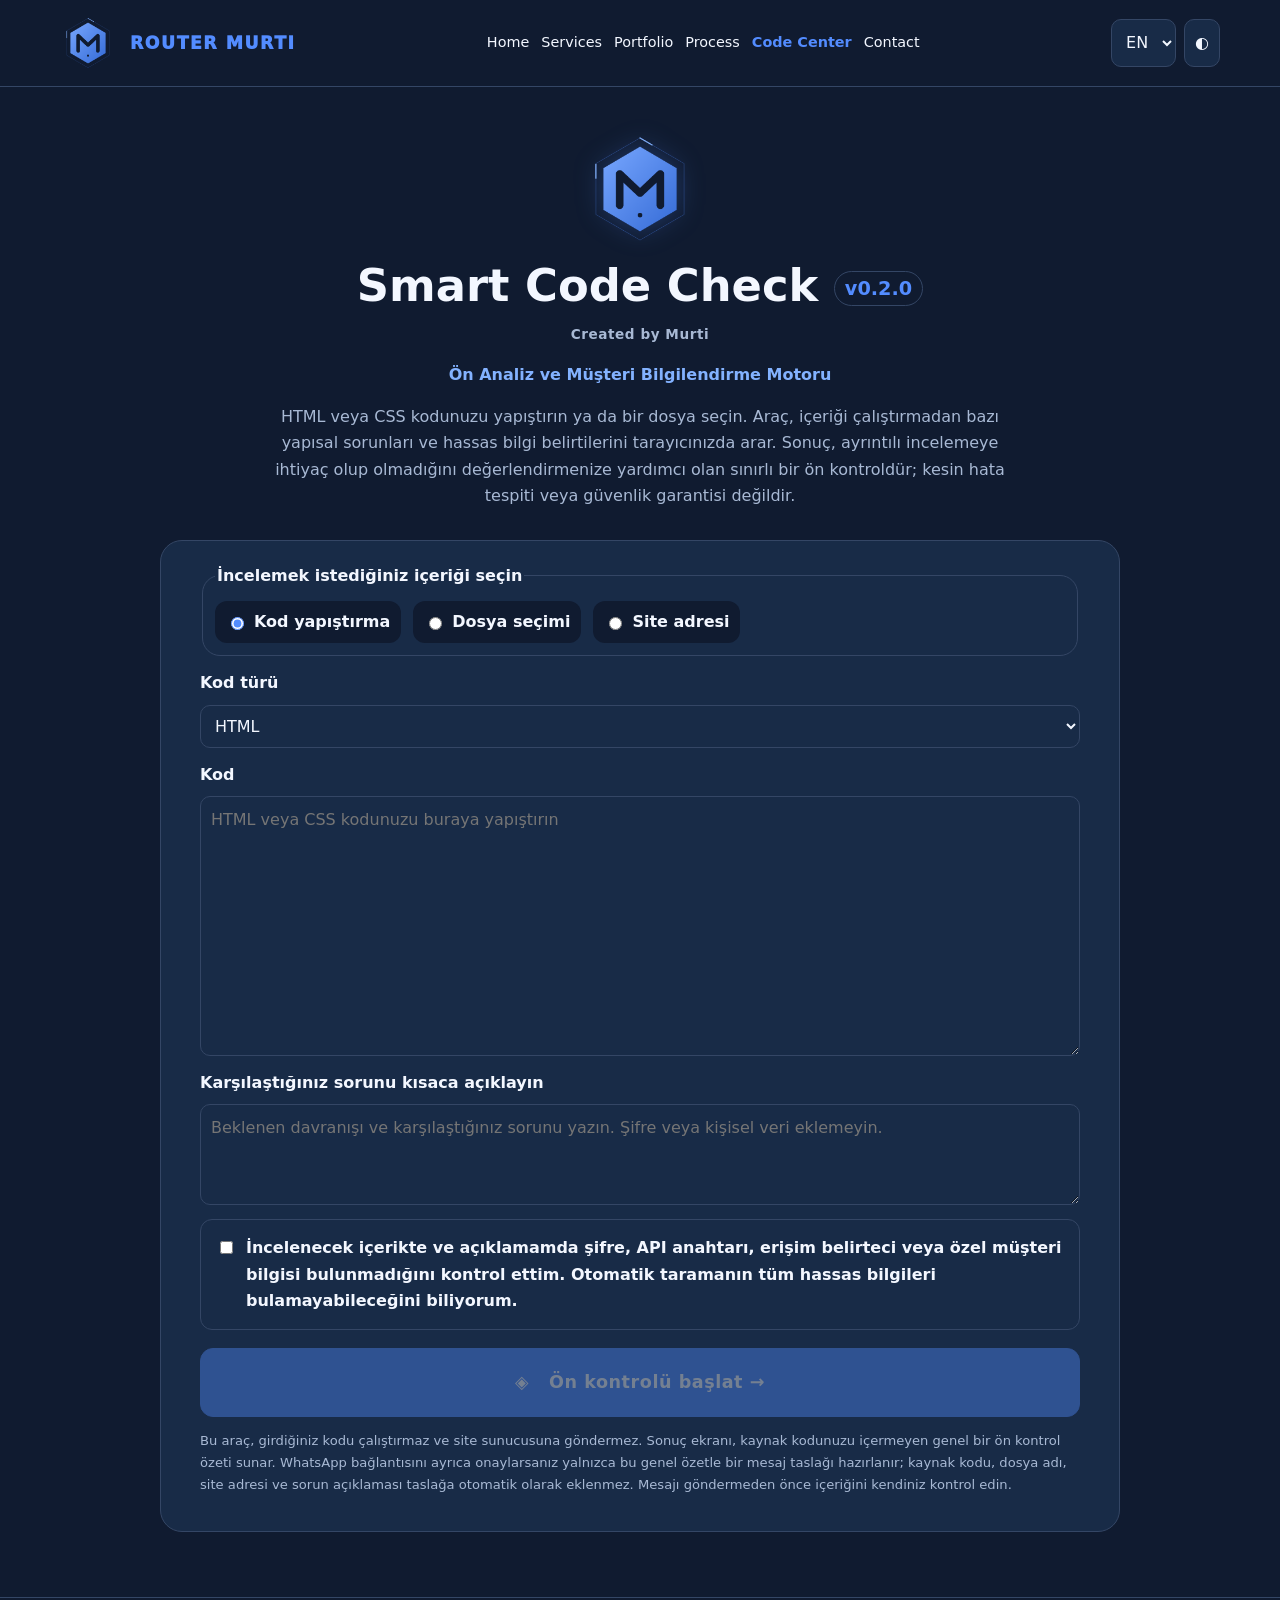
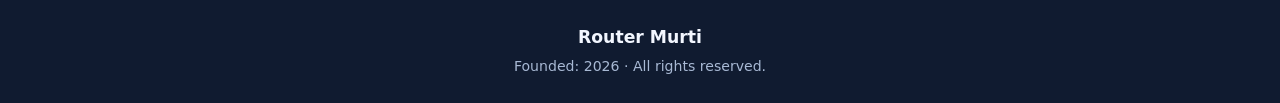
==== code-center.html @ 8349edbf "Use provided logo, update slogan and attribution, fix hero stats and duplicate CTAs" ====
<!doctype html>
<html lang="tr">
<head>
  <meta charset="utf-8">
  <meta name="viewport" content="width=device-width, initial-scale=1">
  <meta name="description" content="Smart Code Check: HTML ve CSS için tarayıcı içinde sınırlı statik ön kontrol. Kod çalıştırılmaz; sonuçlar kesin hata veya güvenlik garantisi değildir.">
  <title>Router Murti | Kod merkezi</title>
  <link rel="icon" type="image/png" href="assets/router-murti-logo.png">
  <meta name="theme-color" content="#101B30">
  <meta http-equiv="Content-Security-Policy" content="default-src 'self'; script-src 'self'; style-src 'self'; img-src 'self' data:; font-src 'self'; connect-src 'none'; object-src 'none'; base-uri 'none'; form-action 'self'">
  <link rel="stylesheet" href="assets/style.css?v=brand-ui-20261017">
</head>
<body>
  <header>
    <div class="wrap nav">
      <a class="brand" href="index.html" aria-label="Router Murti ana sayfası">
        <img src="assets/router-murti-logo.png" alt="" width="56" height="56">
        <span class="brand-name">ROUTER <span>MURTI</span></span>
      </a>
      <nav aria-label="Ana menü">
        <a href="index.html" data-i18n="Ana Sayfa">Ana sayfa</a>
        <a href="services.html" data-i18n="Hizmetler">Hizmetler</a>
        <a href="portfolio.html" data-i18n="Portföy">Portföy</a>
        <a href="process.html" data-i18n="Süreç">Süreç</a>
        <a href="code-center.html" aria-current="page" data-i18n="Kod Merkezi">Kod merkezi</a>
        <a href="contact.html" data-i18n="İletişim">İletişim</a>
      </nav>
      <div class="tools">
        <select id="lang" aria-label="Dil seçimi">
          <option value="tr">TR</option><option value="en">EN</option><option value="de">DE</option><option value="es">ES</option>
        </select>
        <button id="theme" type="button" aria-label="Açık veya koyu tema seçimi">◐</button>
      </div>
    </div>
  </header>

  <main class="wrap">
    <section class="rm-check-hero">
      <img class="rm-check-logo" src="assets/router-murti-logo.png" alt="Router Murti" width="116" height="116">
      <h1>Smart Code Check <span class="rm-version">v0.2.0</span></h1>
      <p class="rm-created-by">Created by Murti</p>
      <p class="rm-check-sub">Ön Analiz ve Müşteri Bilgilendirme Motoru</p>
      <p class="muted">HTML veya CSS kodunuzu yapıştırın ya da bir dosya seçin. Araç, içeriği çalıştırmadan bazı yapısal sorunları ve hassas bilgi belirtilerini tarayıcınızda arar. Sonuç, ayrıntılı incelemeye ihtiyaç olup olmadığını değerlendirmenize yardımcı olan sınırlı bir ön kontroldür; kesin hata tespiti veya güvenlik garantisi değildir.</p>
    </section>

    <section class="card rm-check-panel">
      <form id="rmAnalysisForm">
        <fieldset class="rm-tabs">
          <legend>İncelemek istediğiniz içeriği seçin</legend>
          <label><input type="radio" name="sourceType" value="code" checked> Kod yapıştırma</label>
          <label><input type="radio" name="sourceType" value="file"> Dosya seçimi</label>
          <label><input type="radio" name="sourceType" value="url"> Site adresi</label>
        </fieldset>

        <div id="rmCodePane">
          <label for="rmCodeType">Kod türü</label>
          <select id="rmCodeType"><option value="html">HTML</option><option value="css">CSS</option></select>
          <label for="rmCode">Kod</label>
          <textarea id="rmCode" maxlength="100000" rows="9" spellcheck="false" autocomplete="off" placeholder="HTML veya CSS kodunuzu buraya yapıştırın"></textarea>
        </div>

        <div id="rmFilePane" hidden>
          <label for="rmFile">HTML veya CSS dosyası (en fazla 100 KB)</label>
          <input type="file" id="rmFile" accept=".html,.htm,.css,text/html,text/css">
          <p class="muted">En fazla 100 KB boyutunda, .html, .htm veya .css uzantılı bir dosya seçebilirsiniz. Dosya, bu tarayıcı içinde metin olarak okunur; içindeki kod çalıştırılmaz ve herhangi bir sunucuya gönderilmez.</p>
        </div>

        <div id="rmUrlPane" hidden>
          <label for="rmUrl">Site adresi</label>
          <input id="rmUrl" type="url" maxlength="2048" autocomplete="url" placeholder="https://ornek.com">
          <p class="muted">Site adresi üzerinden otomatik tarama bu sürümde etkin değildir. Girilen adresin biçimi ve hassas bilgi içerme ihtimali yalnızca tarayıcı içinde kontrol edilir. Siteye bağlanılmaz, sayfanın kaynak kodu alınmaz ve sitenin güvenli olduğu yönünde bir sonuç üretilmez.</p>
        </div>

        <label for="rmProblem">Karşılaştığınız sorunu kısaca açıklayın</label>
        <textarea id="rmProblem" maxlength="1000" rows="3" autocomplete="off" placeholder="Beklenen davranışı ve karşılaştığınız sorunu yazın. Şifre veya kişisel veri eklemeyin."></textarea>
        <label class="rm-consent">
          <input type="checkbox" id="rmSafeConsent" required>
          İncelenecek içerikte ve açıklamamda şifre, API anahtarı, erişim belirteci veya özel müşteri bilgisi bulunmadığını kontrol ettim. Otomatik taramanın tüm hassas bilgileri bulamayabileceğini biliyorum.
        </label>
        <button type="submit" class="rm-analyze-btn" id="rmAnalyzeBtn" disabled>◈ &nbsp; Ön kontrolü başlat <span aria-hidden="true">→</span></button>
        <p class="muted rm-hint">Bu araç, girdiğiniz kodu çalıştırmaz ve site sunucusuna göndermez. Sonuç ekranı, kaynak kodunuzu içermeyen genel bir ön kontrol özeti sunar. WhatsApp bağlantısını ayrıca onaylarsanız yalnızca bu genel özetle bir mesaj taslağı hazırlanır; kaynak kodu, dosya adı, site adresi ve sorun açıklaması taslağa otomatik olarak eklenmez. Mesajı göndermeden önce içeriğini kendiniz kontrol edin.</p>
      </form>
      <div id="rmAnalysisResult" class="result" hidden role="status" aria-live="polite"></div>
    </section>
  </main>

  <footer><div class="wrap"><strong>Router Murti</strong><small class="v3-footer"><span data-v3="since">Kuruluş: 2026 · Tüm hakları saklıdır.</span></small></div></footer>
  <script src="assets/app.js?v=brand-ui-20261017" defer></script>
  <script src="assets/security-scan.js" defer></script>
  <script src="assets/syntax-check.js" defer></script>
  <script src="assets/code-check.js?v=brand-ui-20261017" defer></script>
<script defer src="assets/v3.js?v=brand-ui-20261017"></script></body>
</html>
---- assets/style.css ----
:root{--bg:#F5F7FC;--panel:#fff;--ink:#17263C;--muted:#526782;--line:#DCE4F2;--accent:#376DE0}
:root[data-theme=dark]{--bg:#101B30;--panel:#192943;--ink:#F3F7FF;--muted:#A8B9D4;--line:#344764;--accent:#538CFF}
*{box-sizing:border-box}body{margin:0;background:var(--bg);color:var(--ink);font:16px/1.65 system-ui,sans-serif}a{color:inherit}button,input,textarea,select{font:inherit}button{cursor:pointer}.wrap{width:min(1100px,calc(100% - 36px));margin:auto}header{border-bottom:1px solid var(--line);position:sticky;top:0;background:var(--bg);z-index:3}.nav{display:flex;flex-wrap:wrap;gap:16px;align-items:center;justify-content:space-between;padding:15px 0}.brand{font-weight:900;text-decoration:none;letter-spacing:.08em}.brand span{color:var(--accent)}nav{display:flex;gap:12px;flex-wrap:wrap}nav a{text-decoration:none;font-size:.9rem}nav a[aria-current]{color:var(--accent);font-weight:800}.tools{display:flex;gap:8px}select,button,input,textarea{border:1px solid var(--line);border-radius:10px;background:var(--panel);color:var(--ink);padding:10px}button.primary,.btn{display:inline-block;background:var(--accent);color:#fff;text-decoration:none;padding:12px 20px;border:0;border-radius:11px;font-weight:700}.hero{padding:75px 0 45px}h1{font-size:clamp(2.3rem,5vw,4.3rem);line-height:1.12;max-width:850px}h2{margin-top:40px}.muted{color:var(--muted)}.grid{display:grid;grid-template-columns:repeat(3,1fr);gap:15px}.card{border:1px solid var(--line);background:var(--panel);border-radius:17px;padding:22px}.split{display:grid;grid-template-columns:1fr 1fr;gap:15px}.bad{font-family:serif}.bad .demo-btn{display:block;background:#aaa;padding:9px;width:110%;max-width:100%}.good .demo-btn{display:inline-block;background:var(--accent);color:#fff;padding:9px 16px;border-radius:9px}.form{max-width:850px}.form label{display:block;margin-top:15px;font-weight:650}.form input:not([type=checkbox]),.form textarea,.form select{display:block;width:100%;margin-top:6px}.form textarea{min-height:120px;font-family:ui-monospace,monospace}.result{padding:20px;border:1px solid var(--line);border-radius:14px;margin-top:20px}.result[hidden]{display:none}footer{margin-top:65px;padding:25px 0;border-top:1px solid var(--line)}:focus-visible{outline:3px solid var(--accent);outline-offset:3px}@media(max-width:750px){.grid,.split{grid-template-columns:1fr}.hero{padding:45px 0}nav{order:3;width:100%}}
.brand{display:inline-flex;align-items:center;gap:10px;white-space:nowrap}.brand img{width:38px;height:38px;display:block}.brand .brand-name{font-weight:900;letter-spacing:.065em}.brand span{color:var(--accent)}

.founders{margin:58px 0 20px;text-align:center;border:1px solid var(--line);background:var(--panel);padding:32px 20px;border-radius:20px;overflow:hidden}.founders h2{margin:8px 0 12px}.founders-eyebrow{color:var(--accent);font-size:.76rem;font-weight:800;letter-spacing:.15em}.founders .muted{max-width:690px;margin:0 auto 20px}.founders-marquee{position:relative;overflow:hidden;padding:19px 0;mask-image:linear-gradient(to right,transparent,black 12%,black 88%,transparent)}.founders-marquee-track{display:flex;align-items:center;gap:32px;white-space:nowrap;width:max-content;animation:founders-scroll 30s linear infinite;color:var(--muted);opacity:.65;font-size:.95rem}.founders-dot{color:var(--accent)}.founders-note{font-size:.8rem;color:var(--muted);max-width:650px;margin:12px auto 0}@keyframes founders-scroll{to{transform:translateX(-50%)}}@media(prefers-reduced-motion:reduce){.founders-marquee-track{animation:none}.founders-marquee{mask-image:none}}

/* Rm Smart Code Check */
.rm-check-hero{text-align:center;max-width:750px;margin:44px auto 30px}.rm-check-logo{width:104px;height:104px;display:block;margin:0 auto 14px;filter:drop-shadow(0 0 13px rgba(83,140,255,.26))}.rm-check-hero h1{margin:12px auto;font-size:clamp(1.7rem,4vw,2.8rem)}.rm-version{font-size:.43em;color:#83b2ff;vertical-align:middle;border:1px solid #538cff;border-radius:30px;padding:5px 10px;white-space:nowrap}.rm-check-sub{color:#83b2ff;font-weight:650}.rm-check-panel{max-width:900px;margin:0 auto}.rm-check-panel label{display:block;font-weight:600;margin:14px 0 6px}.rm-check-panel textarea,.rm-check-panel select,.rm-check-panel input[type=url],.rm-check-panel input[type=file]{display:block;width:100%;margin-top:8px}.rm-tabs{display:flex;flex-wrap:wrap;gap:12px;border:1px solid var(--line);border-radius:12px;padding:12px}.rm-tabs legend{font-weight:750}.rm-tabs label{margin:0;display:inline-flex;gap:7px;align-items:center;padding:8px 11px;border-radius:9px;background:var(--bg)}.rm-tabs input{accent-color:#538cff}.rm-consent{display:flex!important;align-items:flex-start;gap:10px;padding:15px;border:1px solid var(--line);border-radius:12px}.rm-consent input{margin-top:6px;accent-color:#538cff}.rm-analyze-btn{width:100%;background:linear-gradient(110deg,#2762d8,#538cff,#3473e9);color:#fff;border:1px solid #83b2ff;border-radius:13px;padding:19px 14px;font-size:1.1rem;font-weight:850;letter-spacing:.03em;box-shadow:0 7px 22px rgba(83,140,255,.25);margin-top:12px}.rm-analyze-btn:not(:disabled):hover{filter:brightness(1.13);box-shadow:0 9px 28px rgba(83,140,255,.42)}.rm-analyze-btn:disabled{opacity:.4;cursor:not-allowed;box-shadow:none}.rm-hint{font-size:.82rem}.rm-report-title{font-weight:800;font-size:1.2rem}.rm-report-metric{font-size:2rem;font-weight:800;color:#83b2ff}.rm-report-actions{display:flex;gap:10px;flex-wrap:wrap;margin-top:15px}.rm-report-actions a{background:#538cff;color:#fff;padding:12px 18px;border-radius:10px;text-decoration:none;font-weight:700}[hidden]{display:none!important}

.rm-report-actions a.is-disabled{pointer-events:none;opacity:.45;cursor:not-allowed}

/* Updated corporate sections */
.eyebrow{font-size:.8rem;letter-spacing:.12em;color:var(--accent);font-weight:800}.lead{font-size:1.16rem;max-width:800px}.actions{display:flex;flex-wrap:wrap;gap:12px;margin-top:24px}.btn.secondary{background:transparent;color:var(--accent);border:1px solid var(--accent)}.card h2{margin:8px 0 12px;font-size:1.3rem}.card h3{margin:8px 0}.card p{color:var(--muted)}.tag{display:inline-block;font-size:.76rem;color:var(--accent);font-weight:700}.step-no{font-size:1.6rem;color:var(--accent);font-weight:900}.section-cta{margin:30px 0}.project-form{max-width:720px}.project-form textarea{font-family:inherit;min-height:140px}.checkline{display:flex!important;gap:12px;align-items:flex-start}.checkline input{width:auto!important;flex:none;margin-top:7px}.founders-marquee-track{animation:none;white-space:normal;justify-content:center;width:auto;flex-wrap:wrap}.founders-marquee{mask-image:none}.founders-marquee-track span:nth-of-type(n+5){display:none}@media(max-width:750px){.actions .btn{width:100%;text-align:center}.card{padding:18px}}


/* Router Murti v3 */
:root{--bg:#F5F7FC;--panel:#fff;--ink:#17263C;--muted:#526782;--line:#DCE4F2;--accent:#376DE0}
:root[data-theme=dark]{--bg:#101B30;--panel:#182B47;--ink:#F3F7FF;--muted:#A8B9D4;--line:#344665;--accent:#538CFF}
html{scroll-behavior:smooth}body{background:var(--bg);color:var(--ink)}.wrap{width:min(1160px,calc(100% - 32px))}header{background:var(--bg);backdrop-filter:blur(15px);border-color:var(--line)}.nav{gap:16px}.brand{gap:14px}.brand img{width:56px!important;height:56px!important}.brand .brand-name{font-size:1.08rem;font-weight:950;letter-spacing:.09em}.btn,button.primary{background:var(--accent);border-radius:14px}.btn.secondary{color:var(--accent);border-color:var(--accent)}.card{border-radius:22px}.hero{padding:50px 0 34px}.hero h1{letter-spacing:-.04em}.v3-hero{display:grid;grid-template-columns:1.1fr .9fr;gap:24px;align-items:center}.v3-coin-wrap{min-height:350px;display:grid;place-items:center;position:relative}.v3-coin-wrap:before{content:"";position:absolute;inset:7%;border-radius:50%;border:1px dashed var(--accent);opacity:.4;animation:v3orbit 15s linear infinite}.v3-coin{width:min(310px,80vw);height:min(310px,80vw);position:relative;transform-style:preserve-3d;animation:v3turn 11s infinite linear}.v3-face{position:absolute;inset:0;border-radius:50%;display:grid;place-items:center;backface-visibility:hidden;background:var(--panel);border:1px solid var(--line);box-shadow:0 20px 60px #0002}.v3-face img{width:65%}.v3-face.back{transform:rotateY(180deg)}.v3-face.back img{width:78%}.v3-mini{display:flex;gap:12px;flex-wrap:wrap;margin-top:25px}.v3-mini>span{flex:1 1 130px;min-width:0;background:var(--panel);padding:13px;border:1px solid var(--line);border-radius:15px;color:var(--muted);font-size:.9rem}.v3-mini>span>span{display:block;overflow-wrap:anywhere}.v3-mini strong{color:var(--accent);font-size:1.2rem;display:block}.v3-section{margin:45px 0}.v3-section h2{margin:0 0 16px}.v3-kicker{font-size:.77rem;letter-spacing:.16em;color:var(--accent);font-weight:900}.v3-tool{margin:38px 0;padding:34px 24px;background:linear-gradient(120deg,#172C4E,#101B30);border:1px solid #344665;border-radius:24px;color:#F3F7FF;text-align:center}.v3-tool h2{margin:5px 0;font-size:clamp(1.9rem,3vw,2.7rem)}.v3-tool p{max-width:790px;margin:10px auto 23px;color:#D5E2F5}.v3-tool .btn{margin:auto}.v3-row{display:grid;grid-template-columns:repeat(3,minmax(0,1fr));gap:16px}.v3-box{padding:24px;border:1px solid var(--line);border-radius:22px;background:var(--panel)}.v3-row .v3-box:first-child{grid-column:span 2}.v3-row .v3-box:nth-child(4){grid-column:span 2}.v3-box h3{margin:0 0 10px}.v3-box p{color:var(--muted)}.v3-pill{display:inline-flex;border:1px solid var(--line);padding:5px 11px;border-radius:99px;color:var(--accent);font-size:.8rem;font-weight:800;margin-bottom:12px}.v3-projects{display:grid;grid-template-columns:repeat(3,minmax(0,1fr));gap:15px}.v3-projects article{background:var(--panel);border:1px solid var(--line);border-radius:20px;padding:22px;display:flex;flex-direction:column;gap:10px;min-height:218px}.v3-projects h3{font-size:1.35rem;margin:0}.v3-projects p{color:var(--muted);margin:0 0 10px}.v3-projects a{color:var(--accent);margin-top:auto;font-weight:800}.v3-status{font-size:.77rem;color:var(--accent);font-weight:900}.v3-status.dev{color:#c99942}.v3-founders{text-align:center;background:var(--panel);border:1px solid var(--line);border-radius:24px;padding:30px 20px}.v3-founders strong{font-size:2.5rem;color:var(--accent)}.v3-founders p{color:var(--muted)}.v3-timeline{position:relative;display:grid;gap:15px}.v3-step{display:grid;grid-template-columns:58px 1fr;gap:18px;align-items:start;background:var(--panel);padding:24px;border-radius:20px;border:1px solid var(--line)}.v3-step b{display:grid;place-items:center;background:var(--accent);border-radius:16px;width:50px;height:50px;color:#fff}.v3-step h2{margin:0 0 8px}.v3-step p{color:var(--muted);margin:0}.v3-progress{height:13px;border-radius:99px;background:linear-gradient(90deg,var(--accent),#83B2FF);opacity:.65;margin:18px 0 24px}.v3-contacts{display:grid;grid-template-columns:repeat(2,minmax(0,1fr));gap:12px;margin-top:24px}.v3-contact{padding:22px;border:1px solid var(--line);border-radius:17px;background:var(--panel)}.v3-contact strong{display:block}.v3-contact span{font-size:.9rem;color:var(--muted)}.v3-contact.disabled{opacity:.7}.v3-footer{display:block;font-size:.88rem;color:var(--muted)}.rm-check-logo{width:116px;height:116px}.rm-check-hero{text-align:center}.rm-check-panel{max-width:960px;border-radius:22px}.rm-tabs{border-radius:18px}.rm-tabs label{border-radius:12px}.rm-check-panel #rmAnalysisForm{max-width:880px;margin:auto}.rm-analyze-btn{background:var(--accent);border-color:var(--accent)}.rm-version{color:var(--accent);border-color:var(--line)}.v3-centered{text-align:center}
@keyframes v3turn{0%,40%{transform:rotateY(0)}50%,90%{transform:rotateY(180deg)}100%{transform:rotateY(360deg)}}@keyframes v3orbit{to{transform:rotate(360deg)}}
@media(max-width:850px){.v3-hero{grid-template-columns:1fr}.v3-row,.v3-projects{grid-template-columns:1fr 1fr}.v3-row .v3-box:first-child,.v3-row .v3-box:nth-child(4){grid-column:span 1}.v3-coin-wrap{min-height:260px}.v3-coin{width:220px;height:220px}}
@media(max-width:600px){.v3-row,.v3-projects,.v3-contacts{grid-template-columns:1fr}.v3-step{grid-template-columns:1fr}.v3-tool{padding:24px 16px}.v3-coin-wrap{min-height:260px}.nav{gap:12px}.brand img{width:49px!important;height:49px!important}}
@media(prefers-reduced-motion:reduce){.v3-coin,.v3-coin-wrap:before{animation:none}}

/* Router Murti approved brand palette: midnight navy + electric blue */
:root,:root[data-theme=dark]{--bg:#101B30;--panel:#182B47;--ink:#F3F7FF;--muted:#A8B9D4;--line:#344665;--accent:#538CFF}
:root[data-theme=light]{--bg:#F5F7FC;--panel:#FFFFFF;--ink:#17263C;--muted:#526782;--line:#DCE4F2;--accent:#376DE0}

/* Router Murti — charcoal & emerald restoration */
:root,:root[data-theme=dark]{--bg:#101B30;--panel:#182B47;--ink:#F3F7FF;--muted:#A8B9D4;--line:#344665;--accent:#538CFF}
:root[data-theme=light]{--bg:#F5F7FC;--panel:#FFFFFF;--ink:#17263C;--muted:#526782;--line:#DCE4F2;--accent:#376DE0}
:root[data-theme=dark] body{background:#101B30}
.v3-tool{background:linear-gradient(135deg,#172C4E,#101B30);border-color:#344665;color:#F3F7FF}
.v3-tool .v3-kicker{color:#83B2FF}
.v3-tool p{color:#D5E2F5}
.v3-tool .btn{background:#538CFF;color:#101B30}
.v3-coin-wrap:before{border-color:var(--accent)}
.rm-founder-top{display:flex;align-items:center;justify-content:space-between;text-align:left;gap:24px}
.rm-founder-top>div:first-child{max-width:650px}
.rm-founder-top h2{margin:6px 0 12px}
.rm-founder-counter{min-width:170px;padding:18px 20px;border:1px solid var(--line);border-radius:20px;background:var(--bg);text-align:center}
.rm-founder-counter strong{display:block;font-size:2.7rem;line-height:1.15;color:var(--accent)}
.rm-founder-counter strong small{font-size:1.1rem;color:var(--muted)}
.rm-founder-counter span{font-size:.82rem;color:var(--muted)}
.rm-founder-slots{display:grid;grid-template-columns:repeat(10,minmax(0,1fr));gap:10px;margin:28px 0}
.rm-founder-slot{aspect-ratio:1/1;border:1px dashed var(--line);border-radius:16px;background:var(--bg);display:grid;place-items:center;position:relative}
.rm-slot-icon{font-size:1.4rem;color:var(--accent);opacity:.45}
.rm-founder-slot small{position:absolute;bottom:5px;right:8px;color:var(--muted);font-size:.65rem}
.rm-founder-bottom{border-top:1px solid var(--line);padding-top:17px;display:flex;justify-content:space-between;gap:18px;align-items:center;text-align:left;color:var(--muted);font-size:.9rem}
.rm-founder-bottom a{white-space:nowrap;color:var(--accent);font-weight:750}
footer .wrap{display:flex;flex-direction:column;align-items:center;justify-content:center;text-align:center;gap:4px}
footer .wrap strong{font-size:1.08rem;font-weight:900}
footer .v3-footer{display:block;color:var(--muted)}
.v3-box{min-height:220px;display:flex;flex-direction:column;justify-content:flex-start}
.v3-box .v3-pill{align-self:flex-start}
.v3-box p{line-height:1.75}
.v3-projects article{min-height:245px}
.v3-projects p{line-height:1.75}
@media(max-width:800px){.rm-founder-top{flex-direction:column;text-align:center}.rm-founder-counter{width:100%}.rm-founder-slots{grid-template-columns:repeat(5,1fr)}.rm-founder-bottom{flex-direction:column;text-align:center}}
@media(max-width:420px){.rm-founder-slots{grid-template-columns:repeat(5,1fr);gap:6px}.rm-founder-slot{border-radius:10px}}

/* Product attribution */
.rm-created-by{text-align:center;font-size:.85rem;font-weight:650;letter-spacing:.04em;color:var(--muted);margin:8px 0 14px}.v3-tool .rm-created-by{color:#A8B9D4}
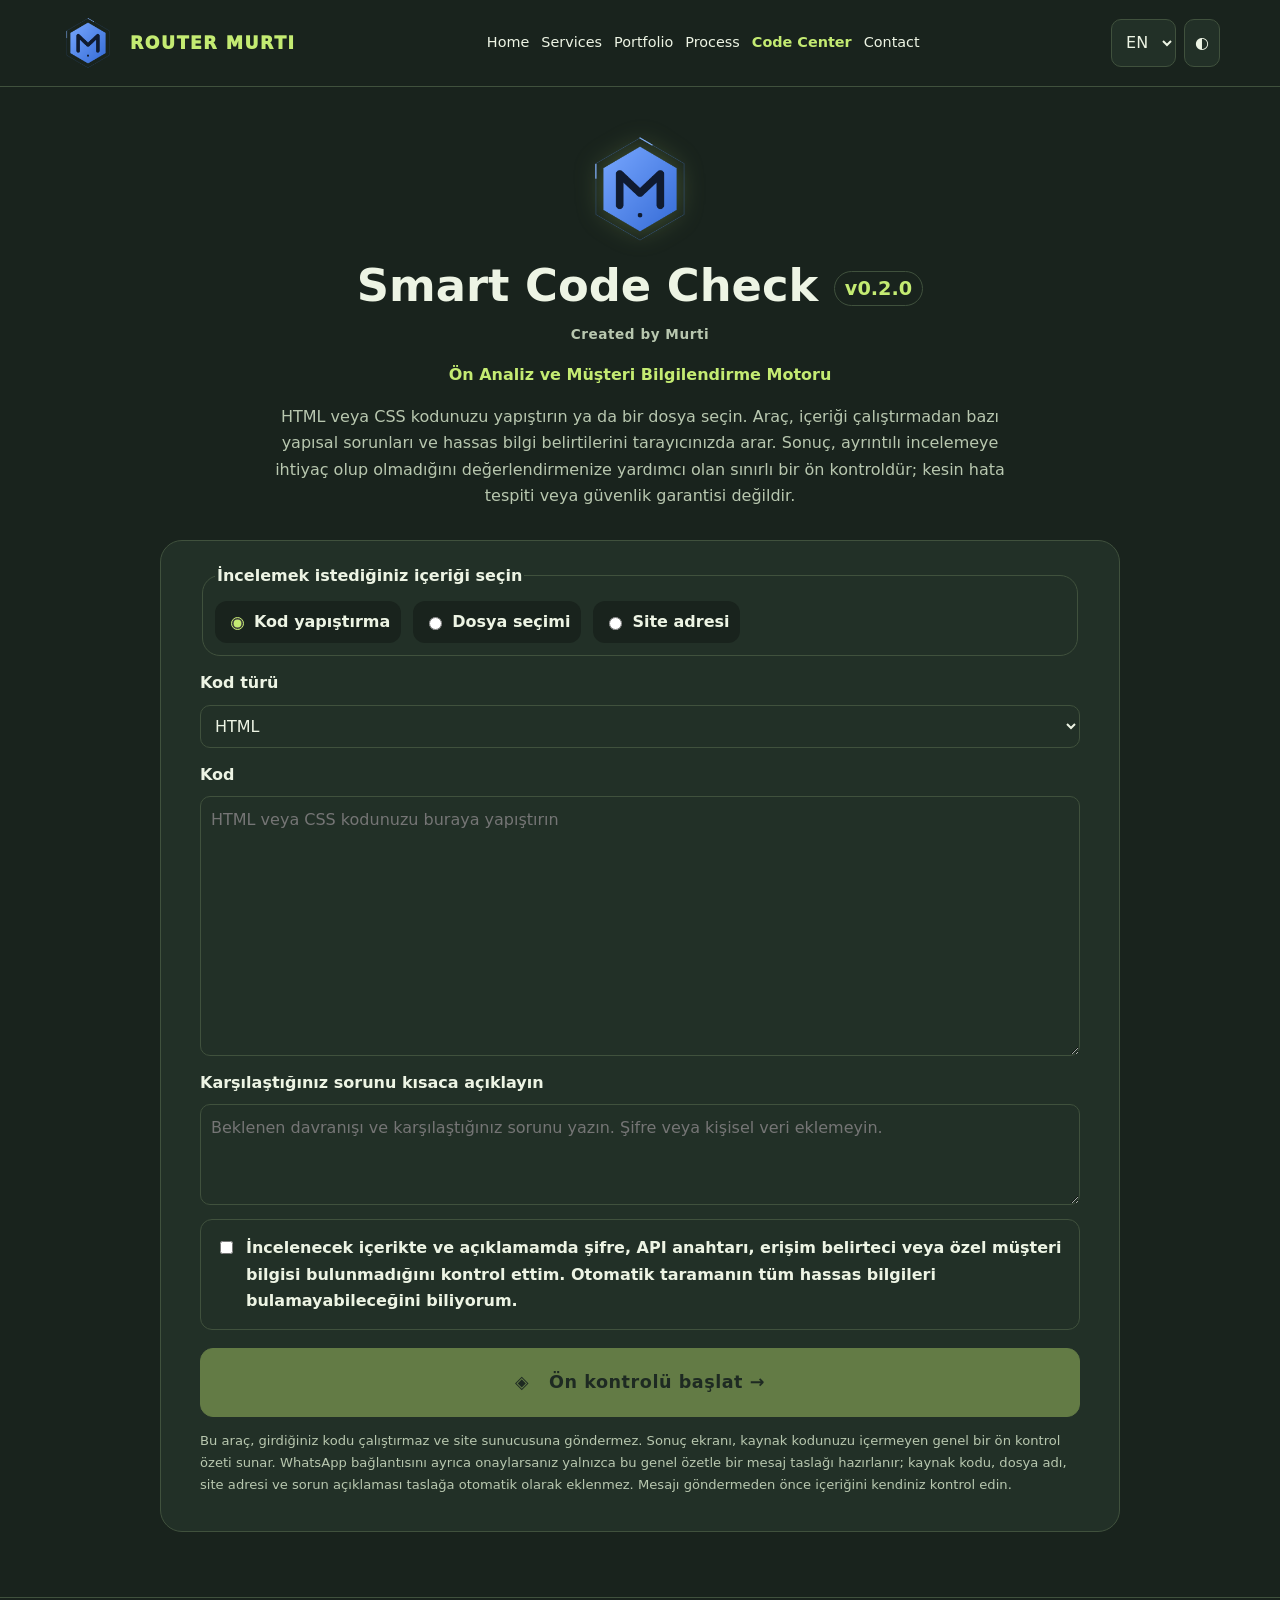
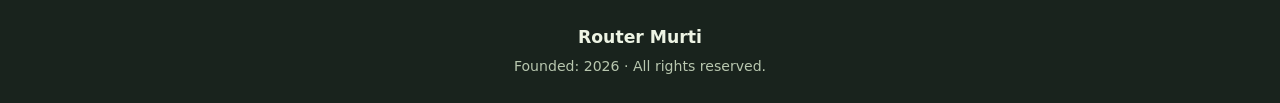
==== commit f1e04b50: "Apply approved forest and lime palette across light and dark appearances" ====
--- a/code-center.html
+++ b/code-center.html
@@ -8,7 +8,7 @@
   <link rel="icon" type="image/png" href="assets/router-murti-logo.png">
   <meta name="theme-color" content="#101B30">
   <meta http-equiv="Content-Security-Policy" content="default-src 'self'; script-src 'self'; style-src 'self'; img-src 'self' data:; font-src 'self'; connect-src 'none'; object-src 'none'; base-uri 'none'; form-action 'self'">
-  <link rel="stylesheet" href="assets/style.css?v=brand-ui-20261017">
+  <link rel="stylesheet" href="assets/style.css?v=forest-lime-20261017">
 </head>
 <body>
   <header>
@@ -92,3 +92,4 @@
 <script defer src="assets/v3.js?v=brand-ui-20261017"></script></body>
 </html>
 
+
--- a/assets/style.css
+++ b/assets/style.css
@@ -1,12 +1,13 @@
-:root{--bg:#F5F7FC;--panel:#fff;--ink:#17263C;--muted:#526782;--line:#DCE4F2;--accent:#376DE0}
-:root[data-theme=dark]{--bg:#101B30;--panel:#192943;--ink:#F3F7FF;--muted:#A8B9D4;--line:#344764;--accent:#538CFF}
-*{box-sizing:border-box}body{margin:0;background:var(--bg);color:var(--ink);font:16px/1.65 system-ui,sans-serif}a{color:inherit}button,input,textarea,select{font:inherit}button{cursor:pointer}.wrap{width:min(1100px,calc(100% - 36px));margin:auto}header{border-bottom:1px solid var(--line);position:sticky;top:0;background:var(--bg);z-index:3}.nav{display:flex;flex-wrap:wrap;gap:16px;align-items:center;justify-content:space-between;padding:15px 0}.brand{font-weight:900;text-decoration:none;letter-spacing:.08em}.brand span{color:var(--accent)}nav{display:flex;gap:12px;flex-wrap:wrap}nav a{text-decoration:none;font-size:.9rem}nav a[aria-current]{color:var(--accent);font-weight:800}.tools{display:flex;gap:8px}select,button,input,textarea{border:1px solid var(--line);border-radius:10px;background:var(--panel);color:var(--ink);padding:10px}button.primary,.btn{display:inline-block;background:var(--accent);color:#fff;text-decoration:none;padding:12px 20px;border:0;border-radius:11px;font-weight:700}.hero{padding:75px 0 45px}h1{font-size:clamp(2.3rem,5vw,4.3rem);line-height:1.12;max-width:850px}h2{margin-top:40px}.muted{color:var(--muted)}.grid{display:grid;grid-template-columns:repeat(3,1fr);gap:15px}.card{border:1px solid var(--line);background:var(--panel);border-radius:17px;padding:22px}.split{display:grid;grid-template-columns:1fr 1fr;gap:15px}.bad{font-family:serif}.bad .demo-btn{display:block;background:#aaa;padding:9px;width:110%;max-width:100%}.good .demo-btn{display:inline-block;background:var(--accent);color:#fff;padding:9px 16px;border-radius:9px}.form{max-width:850px}.form label{display:block;margin-top:15px;font-weight:650}.form input:not([type=checkbox]),.form textarea,.form select{display:block;width:100%;margin-top:6px}.form textarea{min-height:120px;font-family:ui-monospace,monospace}.result{padding:20px;border:1px solid var(--line);border-radius:14px;margin-top:20px}.result[hidden]{display:none}footer{margin-top:65px;padding:25px 0;border-top:1px solid var(--line)}:focus-visible{outline:3px solid var(--accent);outline-offset:3px}@media(max-width:750px){.grid,.split{grid-template-columns:1fr}.hero{padding:45px 0}nav{order:3;width:100%}}
+/* Approved palette: forest & lime. Dark is the default appearance. */
+:root,:root[data-theme=dark]{--bg:#19231D;--panel:#223027;--ink:#EDF4E4;--muted:#B8C7AF;--line:#40513D;--accent:#C4EB72;--on-accent:#19231D;--status-dev:#E8C978;--glow-soft:rgba(196,235,114,.25);--glow-strong:rgba(196,235,114,.42)}
+:root[data-theme=light]{--bg:#F1F5E9;--panel:#FFFFFF;--ink:#19231D;--muted:#4E6047;--line:#CDD8BE;--accent:#45631C;--on-accent:#FFFFFF;--status-dev:#7C5914;--glow-soft:rgba(69,99,28,.18);--glow-strong:rgba(69,99,28,.3)}
+*{box-sizing:border-box}body{margin:0;background:var(--bg);color:var(--ink);font:16px/1.65 system-ui,sans-serif}a{color:inherit}button,input,textarea,select{font:inherit}button{cursor:pointer}.wrap{width:min(1100px,calc(100% - 36px));margin:auto}header{border-bottom:1px solid var(--line);position:sticky;top:0;background:var(--bg);z-index:3}.nav{display:flex;flex-wrap:wrap;gap:16px;align-items:center;justify-content:space-between;padding:15px 0}.brand{font-weight:900;text-decoration:none;letter-spacing:.08em}.brand span{color:var(--accent)}nav{display:flex;gap:12px;flex-wrap:wrap}nav a{text-decoration:none;font-size:.9rem}nav a[aria-current]{color:var(--accent);font-weight:800}.tools{display:flex;gap:8px}select,button,input,textarea{border:1px solid var(--line);border-radius:10px;background:var(--panel);color:var(--ink);padding:10px}button.primary,.btn{display:inline-block;background:var(--accent);color:var(--on-accent);text-decoration:none;padding:12px 20px;border:0;border-radius:11px;font-weight:700}.hero{padding:75px 0 45px}h1{font-size:clamp(2.3rem,5vw,4.3rem);line-height:1.12;max-width:850px}h2{margin-top:40px}.muted{color:var(--muted)}.grid{display:grid;grid-template-columns:repeat(3,1fr);gap:15px}.card{border:1px solid var(--line);background:var(--panel);border-radius:17px;padding:22px}.split{display:grid;grid-template-columns:1fr 1fr;gap:15px}.bad{font-family:serif}.bad .demo-btn{display:block;background:#aaa;padding:9px;width:110%;max-width:100%}.good .demo-btn{display:inline-block;background:var(--accent);color:var(--on-accent);padding:9px 16px;border-radius:9px}.form{max-width:850px}.form label{display:block;margin-top:15px;font-weight:650}.form input:not([type=checkbox]),.form textarea,.form select{display:block;width:100%;margin-top:6px}.form textarea{min-height:120px;font-family:ui-monospace,monospace}.result{padding:20px;border:1px solid var(--line);border-radius:14px;margin-top:20px}.result[hidden]{display:none}footer{margin-top:65px;padding:25px 0;border-top:1px solid var(--line)}:focus-visible{outline:3px solid var(--accent);outline-offset:3px}@media(max-width:750px){.grid,.split{grid-template-columns:1fr}.hero{padding:45px 0}nav{order:3;width:100%}}
 .brand{display:inline-flex;align-items:center;gap:10px;white-space:nowrap}.brand img{width:38px;height:38px;display:block}.brand .brand-name{font-weight:900;letter-spacing:.065em}.brand span{color:var(--accent)}
 
 .founders{margin:58px 0 20px;text-align:center;border:1px solid var(--line);background:var(--panel);padding:32px 20px;border-radius:20px;overflow:hidden}.founders h2{margin:8px 0 12px}.founders-eyebrow{color:var(--accent);font-size:.76rem;font-weight:800;letter-spacing:.15em}.founders .muted{max-width:690px;margin:0 auto 20px}.founders-marquee{position:relative;overflow:hidden;padding:19px 0;mask-image:linear-gradient(to right,transparent,black 12%,black 88%,transparent)}.founders-marquee-track{display:flex;align-items:center;gap:32px;white-space:nowrap;width:max-content;animation:founders-scroll 30s linear infinite;color:var(--muted);opacity:.65;font-size:.95rem}.founders-dot{color:var(--accent)}.founders-note{font-size:.8rem;color:var(--muted);max-width:650px;margin:12px auto 0}@keyframes founders-scroll{to{transform:translateX(-50%)}}@media(prefers-reduced-motion:reduce){.founders-marquee-track{animation:none}.founders-marquee{mask-image:none}}
 
 /* Rm Smart Code Check */
-.rm-check-hero{text-align:center;max-width:750px;margin:44px auto 30px}.rm-check-logo{width:104px;height:104px;display:block;margin:0 auto 14px;filter:drop-shadow(0 0 13px rgba(83,140,255,.26))}.rm-check-hero h1{margin:12px auto;font-size:clamp(1.7rem,4vw,2.8rem)}.rm-version{font-size:.43em;color:#83b2ff;vertical-align:middle;border:1px solid #538cff;border-radius:30px;padding:5px 10px;white-space:nowrap}.rm-check-sub{color:#83b2ff;font-weight:650}.rm-check-panel{max-width:900px;margin:0 auto}.rm-check-panel label{display:block;font-weight:600;margin:14px 0 6px}.rm-check-panel textarea,.rm-check-panel select,.rm-check-panel input[type=url],.rm-check-panel input[type=file]{display:block;width:100%;margin-top:8px}.rm-tabs{display:flex;flex-wrap:wrap;gap:12px;border:1px solid var(--line);border-radius:12px;padding:12px}.rm-tabs legend{font-weight:750}.rm-tabs label{margin:0;display:inline-flex;gap:7px;align-items:center;padding:8px 11px;border-radius:9px;background:var(--bg)}.rm-tabs input{accent-color:#538cff}.rm-consent{display:flex!important;align-items:flex-start;gap:10px;padding:15px;border:1px solid var(--line);border-radius:12px}.rm-consent input{margin-top:6px;accent-color:#538cff}.rm-analyze-btn{width:100%;background:linear-gradient(110deg,#2762d8,#538cff,#3473e9);color:#fff;border:1px solid #83b2ff;border-radius:13px;padding:19px 14px;font-size:1.1rem;font-weight:850;letter-spacing:.03em;box-shadow:0 7px 22px rgba(83,140,255,.25);margin-top:12px}.rm-analyze-btn:not(:disabled):hover{filter:brightness(1.13);box-shadow:0 9px 28px rgba(83,140,255,.42)}.rm-analyze-btn:disabled{opacity:.4;cursor:not-allowed;box-shadow:none}.rm-hint{font-size:.82rem}.rm-report-title{font-weight:800;font-size:1.2rem}.rm-report-metric{font-size:2rem;font-weight:800;color:#83b2ff}.rm-report-actions{display:flex;gap:10px;flex-wrap:wrap;margin-top:15px}.rm-report-actions a{background:#538cff;color:#fff;padding:12px 18px;border-radius:10px;text-decoration:none;font-weight:700}[hidden]{display:none!important}
+.rm-check-hero{text-align:center;max-width:750px;margin:44px auto 30px}.rm-check-logo{width:104px;height:104px;display:block;margin:0 auto 14px;filter:drop-shadow(0 0 13px var(--glow-soft))}.rm-check-hero h1{margin:12px auto;font-size:clamp(1.7rem,4vw,2.8rem)}.rm-version{font-size:.43em;color:var(--accent);vertical-align:middle;border:1px solid var(--accent);border-radius:30px;padding:5px 10px;white-space:nowrap}.rm-check-sub{color:var(--accent);font-weight:650}.rm-check-panel{max-width:900px;margin:0 auto}.rm-check-panel label{display:block;font-weight:600;margin:14px 0 6px}.rm-check-panel textarea,.rm-check-panel select,.rm-check-panel input[type=url],.rm-check-panel input[type=file]{display:block;width:100%;margin-top:8px}.rm-tabs{display:flex;flex-wrap:wrap;gap:12px;border:1px solid var(--line);border-radius:12px;padding:12px}.rm-tabs legend{font-weight:750}.rm-tabs label{margin:0;display:inline-flex;gap:7px;align-items:center;padding:8px 11px;border-radius:9px;background:var(--bg)}.rm-tabs input{accent-color:var(--accent)}.rm-consent{display:flex!important;align-items:flex-start;gap:10px;padding:15px;border:1px solid var(--line);border-radius:12px}.rm-consent input{margin-top:6px;accent-color:var(--accent)}.rm-analyze-btn{width:100%;background:linear-gradient(110deg,var(--accent),var(--accent),var(--accent));color:var(--on-accent);border:1px solid var(--accent);border-radius:13px;padding:19px 14px;font-size:1.1rem;font-weight:850;letter-spacing:.03em;box-shadow:0 7px 22px var(--glow-soft);margin-top:12px}.rm-analyze-btn:not(:disabled):hover{filter:brightness(1.13);box-shadow:0 9px 28px var(--glow-strong)}.rm-analyze-btn:disabled{opacity:.4;cursor:not-allowed;box-shadow:none}.rm-hint{font-size:.82rem}.rm-report-title{font-weight:800;font-size:1.2rem}.rm-report-metric{font-size:2rem;font-weight:800;color:var(--accent)}.rm-report-actions{display:flex;gap:10px;flex-wrap:wrap;margin-top:15px}.rm-report-actions a{background:var(--accent);color:var(--on-accent);padding:12px 18px;border-radius:10px;text-decoration:none;font-weight:700}[hidden]{display:none!important}
 
 .rm-report-actions a.is-disabled{pointer-events:none;opacity:.45;cursor:not-allowed}
 
@@ -15,26 +16,26 @@
 
 
 /* Router Murti v3 */
-:root{--bg:#F5F7FC;--panel:#fff;--ink:#17263C;--muted:#526782;--line:#DCE4F2;--accent:#376DE0}
-:root[data-theme=dark]{--bg:#101B30;--panel:#182B47;--ink:#F3F7FF;--muted:#A8B9D4;--line:#344665;--accent:#538CFF}
-html{scroll-behavior:smooth}body{background:var(--bg);color:var(--ink)}.wrap{width:min(1160px,calc(100% - 32px))}header{background:var(--bg);backdrop-filter:blur(15px);border-color:var(--line)}.nav{gap:16px}.brand{gap:14px}.brand img{width:56px!important;height:56px!important}.brand .brand-name{font-size:1.08rem;font-weight:950;letter-spacing:.09em}.btn,button.primary{background:var(--accent);border-radius:14px}.btn.secondary{color:var(--accent);border-color:var(--accent)}.card{border-radius:22px}.hero{padding:50px 0 34px}.hero h1{letter-spacing:-.04em}.v3-hero{display:grid;grid-template-columns:1.1fr .9fr;gap:24px;align-items:center}.v3-coin-wrap{min-height:350px;display:grid;place-items:center;position:relative}.v3-coin-wrap:before{content:"";position:absolute;inset:7%;border-radius:50%;border:1px dashed var(--accent);opacity:.4;animation:v3orbit 15s linear infinite}.v3-coin{width:min(310px,80vw);height:min(310px,80vw);position:relative;transform-style:preserve-3d;animation:v3turn 11s infinite linear}.v3-face{position:absolute;inset:0;border-radius:50%;display:grid;place-items:center;backface-visibility:hidden;background:var(--panel);border:1px solid var(--line);box-shadow:0 20px 60px #0002}.v3-face img{width:65%}.v3-face.back{transform:rotateY(180deg)}.v3-face.back img{width:78%}.v3-mini{display:flex;gap:12px;flex-wrap:wrap;margin-top:25px}.v3-mini>span{flex:1 1 130px;min-width:0;background:var(--panel);padding:13px;border:1px solid var(--line);border-radius:15px;color:var(--muted);font-size:.9rem}.v3-mini>span>span{display:block;overflow-wrap:anywhere}.v3-mini strong{color:var(--accent);font-size:1.2rem;display:block}.v3-section{margin:45px 0}.v3-section h2{margin:0 0 16px}.v3-kicker{font-size:.77rem;letter-spacing:.16em;color:var(--accent);font-weight:900}.v3-tool{margin:38px 0;padding:34px 24px;background:linear-gradient(120deg,#172C4E,#101B30);border:1px solid #344665;border-radius:24px;color:#F3F7FF;text-align:center}.v3-tool h2{margin:5px 0;font-size:clamp(1.9rem,3vw,2.7rem)}.v3-tool p{max-width:790px;margin:10px auto 23px;color:#D5E2F5}.v3-tool .btn{margin:auto}.v3-row{display:grid;grid-template-columns:repeat(3,minmax(0,1fr));gap:16px}.v3-box{padding:24px;border:1px solid var(--line);border-radius:22px;background:var(--panel)}.v3-row .v3-box:first-child{grid-column:span 2}.v3-row .v3-box:nth-child(4){grid-column:span 2}.v3-box h3{margin:0 0 10px}.v3-box p{color:var(--muted)}.v3-pill{display:inline-flex;border:1px solid var(--line);padding:5px 11px;border-radius:99px;color:var(--accent);font-size:.8rem;font-weight:800;margin-bottom:12px}.v3-projects{display:grid;grid-template-columns:repeat(3,minmax(0,1fr));gap:15px}.v3-projects article{background:var(--panel);border:1px solid var(--line);border-radius:20px;padding:22px;display:flex;flex-direction:column;gap:10px;min-height:218px}.v3-projects h3{font-size:1.35rem;margin:0}.v3-projects p{color:var(--muted);margin:0 0 10px}.v3-projects a{color:var(--accent);margin-top:auto;font-weight:800}.v3-status{font-size:.77rem;color:var(--accent);font-weight:900}.v3-status.dev{color:#c99942}.v3-founders{text-align:center;background:var(--panel);border:1px solid var(--line);border-radius:24px;padding:30px 20px}.v3-founders strong{font-size:2.5rem;color:var(--accent)}.v3-founders p{color:var(--muted)}.v3-timeline{position:relative;display:grid;gap:15px}.v3-step{display:grid;grid-template-columns:58px 1fr;gap:18px;align-items:start;background:var(--panel);padding:24px;border-radius:20px;border:1px solid var(--line)}.v3-step b{display:grid;place-items:center;background:var(--accent);border-radius:16px;width:50px;height:50px;color:#fff}.v3-step h2{margin:0 0 8px}.v3-step p{color:var(--muted);margin:0}.v3-progress{height:13px;border-radius:99px;background:linear-gradient(90deg,var(--accent),#83B2FF);opacity:.65;margin:18px 0 24px}.v3-contacts{display:grid;grid-template-columns:repeat(2,minmax(0,1fr));gap:12px;margin-top:24px}.v3-contact{padding:22px;border:1px solid var(--line);border-radius:17px;background:var(--panel)}.v3-contact strong{display:block}.v3-contact span{font-size:.9rem;color:var(--muted)}.v3-contact.disabled{opacity:.7}.v3-footer{display:block;font-size:.88rem;color:var(--muted)}.rm-check-logo{width:116px;height:116px}.rm-check-hero{text-align:center}.rm-check-panel{max-width:960px;border-radius:22px}.rm-tabs{border-radius:18px}.rm-tabs label{border-radius:12px}.rm-check-panel #rmAnalysisForm{max-width:880px;margin:auto}.rm-analyze-btn{background:var(--accent);border-color:var(--accent)}.rm-version{color:var(--accent);border-color:var(--line)}.v3-centered{text-align:center}
+
+
+html{scroll-behavior:smooth}body{background:var(--bg);color:var(--ink)}.wrap{width:min(1160px,calc(100% - 32px))}header{background:var(--bg);backdrop-filter:blur(15px);border-color:var(--line)}.nav{gap:16px}.brand{gap:14px}.brand img{width:56px!important;height:56px!important}.brand .brand-name{font-size:1.08rem;font-weight:950;letter-spacing:.09em}.btn,button.primary{background:var(--accent);border-radius:14px}.btn.secondary{color:var(--accent);border-color:var(--accent)}.card{border-radius:22px}.hero{padding:50px 0 34px}.hero h1{letter-spacing:-.04em}.v3-hero{display:grid;grid-template-columns:1.1fr .9fr;gap:24px;align-items:center}.v3-coin-wrap{min-height:350px;display:grid;place-items:center;position:relative}.v3-coin-wrap:before{content:"";position:absolute;inset:7%;border-radius:50%;border:1px dashed var(--accent);opacity:.4;animation:v3orbit 15s linear infinite}.v3-coin{width:min(310px,80vw);height:min(310px,80vw);position:relative;transform-style:preserve-3d;animation:v3turn 11s infinite linear}.v3-face{position:absolute;inset:0;border-radius:50%;display:grid;place-items:center;backface-visibility:hidden;background:var(--panel);border:1px solid var(--line);box-shadow:0 20px 60px #0002}.v3-face img{width:65%}.v3-face.back{transform:rotateY(180deg)}.v3-face.back img{width:78%}.v3-mini{display:flex;gap:12px;flex-wrap:wrap;margin-top:25px}.v3-mini>span{flex:1 1 130px;min-width:0;background:var(--panel);padding:13px;border:1px solid var(--line);border-radius:15px;color:var(--muted);font-size:.9rem}.v3-mini>span>span{display:block;overflow-wrap:anywhere}.v3-mini strong{color:var(--accent);font-size:1.2rem;display:block}.v3-section{margin:45px 0}.v3-section h2{margin:0 0 16px}.v3-kicker{font-size:.77rem;letter-spacing:.16em;color:var(--accent);font-weight:900}.v3-tool{margin:38px 0;padding:34px 24px;background:linear-gradient(120deg,var(--panel),var(--bg));border:1px solid var(--line);border-radius:24px;color:var(--ink);text-align:center}.v3-tool h2{margin:5px 0;font-size:clamp(1.9rem,3vw,2.7rem)}.v3-tool p{max-width:790px;margin:10px auto 23px;color:var(--muted)}.v3-tool .btn{margin:auto}.v3-row{display:grid;grid-template-columns:repeat(3,minmax(0,1fr));gap:16px}.v3-box{padding:24px;border:1px solid var(--line);border-radius:22px;background:var(--panel)}.v3-row .v3-box:first-child{grid-column:span 2}.v3-row .v3-box:nth-child(4){grid-column:span 2}.v3-box h3{margin:0 0 10px}.v3-box p{color:var(--muted)}.v3-pill{display:inline-flex;border:1px solid var(--line);padding:5px 11px;border-radius:99px;color:var(--accent);font-size:.8rem;font-weight:800;margin-bottom:12px}.v3-projects{display:grid;grid-template-columns:repeat(3,minmax(0,1fr));gap:15px}.v3-projects article{background:var(--panel);border:1px solid var(--line);border-radius:20px;padding:22px;display:flex;flex-direction:column;gap:10px;min-height:218px}.v3-projects h3{font-size:1.35rem;margin:0}.v3-projects p{color:var(--muted);margin:0 0 10px}.v3-projects a{color:var(--accent);margin-top:auto;font-weight:800}.v3-status{font-size:.77rem;color:var(--accent);font-weight:900}.v3-status.dev{color:var(--status-dev)}.v3-founders{text-align:center;background:var(--panel);border:1px solid var(--line);border-radius:24px;padding:30px 20px}.v3-founders strong{font-size:2.5rem;color:var(--accent)}.v3-founders p{color:var(--muted)}.v3-timeline{position:relative;display:grid;gap:15px}.v3-step{display:grid;grid-template-columns:58px 1fr;gap:18px;align-items:start;background:var(--panel);padding:24px;border-radius:20px;border:1px solid var(--line)}.v3-step b{display:grid;place-items:center;background:var(--accent);border-radius:16px;width:50px;height:50px;color:var(--on-accent)}.v3-step h2{margin:0 0 8px}.v3-step p{color:var(--muted);margin:0}.v3-progress{height:13px;border-radius:99px;background:linear-gradient(90deg,var(--accent),var(--accent));opacity:.65;margin:18px 0 24px}.v3-contacts{display:grid;grid-template-columns:repeat(2,minmax(0,1fr));gap:12px;margin-top:24px}.v3-contact{padding:22px;border:1px solid var(--line);border-radius:17px;background:var(--panel)}.v3-contact strong{display:block}.v3-contact span{font-size:.9rem;color:var(--muted)}.v3-contact.disabled{opacity:.7}.v3-footer{display:block;font-size:.88rem;color:var(--muted)}.rm-check-logo{width:116px;height:116px}.rm-check-hero{text-align:center}.rm-check-panel{max-width:960px;border-radius:22px}.rm-tabs{border-radius:18px}.rm-tabs label{border-radius:12px}.rm-check-panel #rmAnalysisForm{max-width:880px;margin:auto}.rm-analyze-btn{background:var(--accent);border-color:var(--accent)}.rm-version{color:var(--accent);border-color:var(--line)}.v3-centered{text-align:center}
 @keyframes v3turn{0%,40%{transform:rotateY(0)}50%,90%{transform:rotateY(180deg)}100%{transform:rotateY(360deg)}}@keyframes v3orbit{to{transform:rotate(360deg)}}
 @media(max-width:850px){.v3-hero{grid-template-columns:1fr}.v3-row,.v3-projects{grid-template-columns:1fr 1fr}.v3-row .v3-box:first-child,.v3-row .v3-box:nth-child(4){grid-column:span 1}.v3-coin-wrap{min-height:260px}.v3-coin{width:220px;height:220px}}
 @media(max-width:600px){.v3-row,.v3-projects,.v3-contacts{grid-template-columns:1fr}.v3-step{grid-template-columns:1fr}.v3-tool{padding:24px 16px}.v3-coin-wrap{min-height:260px}.nav{gap:12px}.brand img{width:49px!important;height:49px!important}}
 @media(prefers-reduced-motion:reduce){.v3-coin,.v3-coin-wrap:before{animation:none}}
 
-/* Router Murti approved brand palette: midnight navy + electric blue */
-:root,:root[data-theme=dark]{--bg:#101B30;--panel:#182B47;--ink:#F3F7FF;--muted:#A8B9D4;--line:#344665;--accent:#538CFF}
-:root[data-theme=light]{--bg:#F5F7FC;--panel:#FFFFFF;--ink:#17263C;--muted:#526782;--line:#DCE4F2;--accent:#376DE0}
 
-/* Router Murti — charcoal & emerald restoration */
-:root,:root[data-theme=dark]{--bg:#101B30;--panel:#182B47;--ink:#F3F7FF;--muted:#A8B9D4;--line:#344665;--accent:#538CFF}
-:root[data-theme=light]{--bg:#F5F7FC;--panel:#FFFFFF;--ink:#17263C;--muted:#526782;--line:#DCE4F2;--accent:#376DE0}
-:root[data-theme=dark] body{background:#101B30}
-.v3-tool{background:linear-gradient(135deg,#172C4E,#101B30);border-color:#344665;color:#F3F7FF}
-.v3-tool .v3-kicker{color:#83B2FF}
-.v3-tool p{color:#D5E2F5}
-.v3-tool .btn{background:#538CFF;color:#101B30}
+
+
+
+
+
+
+:root[data-theme=dark] body{background:var(--bg)}
+.v3-tool{background:linear-gradient(135deg,var(--panel),var(--bg));border-color:var(--line);color:var(--ink)}
+.v3-tool .v3-kicker{color:var(--accent)}
+.v3-tool p{color:var(--muted)}
+.v3-tool .btn{background:var(--accent);color:var(--on-accent)}
 .v3-coin-wrap:before{border-color:var(--accent)}
 .rm-founder-top{display:flex;align-items:center;justify-content:space-between;text-align:left;gap:24px}
 .rm-founder-top>div:first-child{max-width:650px}
@@ -61,4 +62,5 @@
 @media(max-width:420px){.rm-founder-slots{grid-template-columns:repeat(5,1fr);gap:6px}.rm-founder-slot{border-radius:10px}}
 
 /* Product attribution */
-.rm-created-by{text-align:center;font-size:.85rem;font-weight:650;letter-spacing:.04em;color:var(--muted);margin:8px 0 14px}.v3-tool .rm-created-by{color:#A8B9D4}
+.rm-created-by{text-align:center;font-size:.85rem;font-weight:650;letter-spacing:.04em;color:var(--muted);margin:8px 0 14px}.v3-tool .rm-created-by{color:var(--muted)}
+
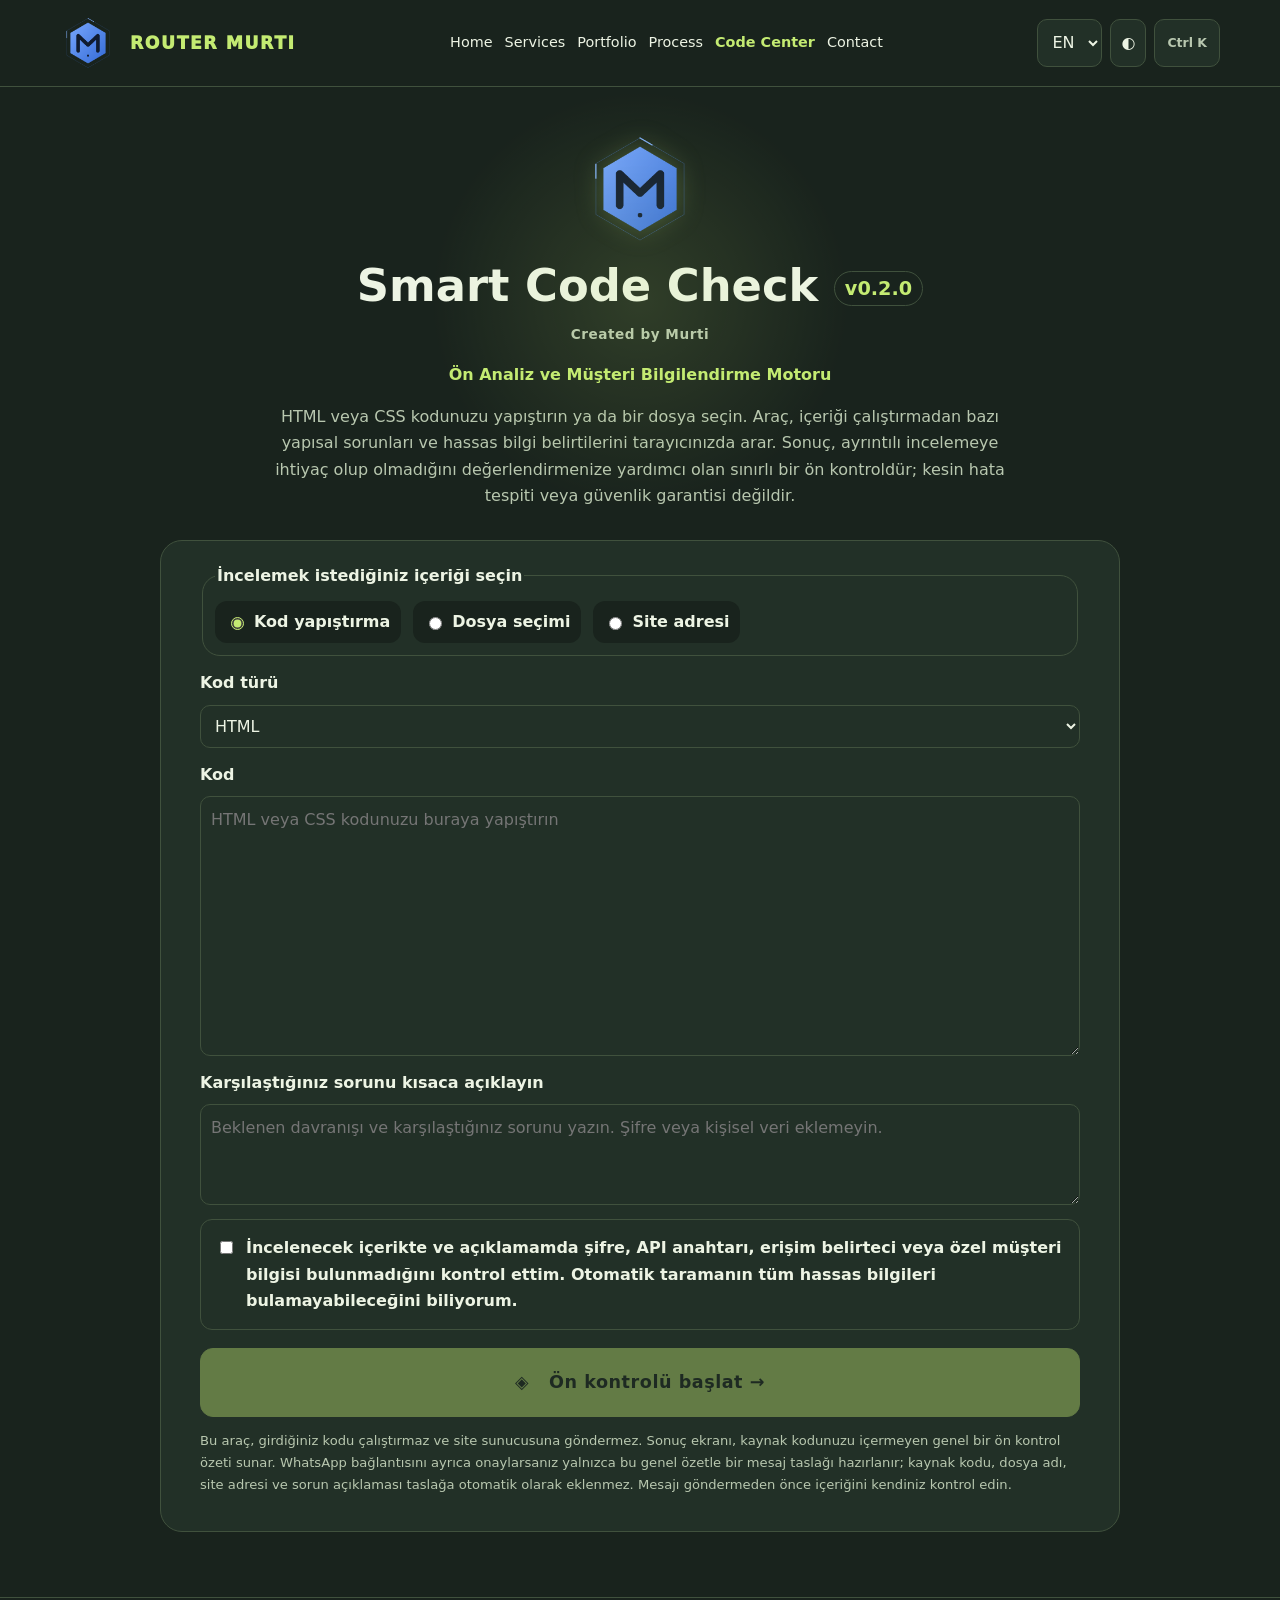
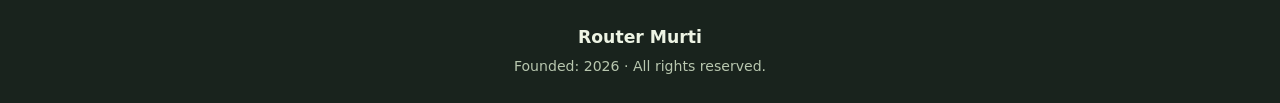
==== commit 6ae6a14a: "Add availability badge, hero typing effect, cursor glow card hover and Ctrl+K launcher 🤖 Generated w" ====
--- a/code-center.html
+++ b/code-center.html
@@ -8,7 +8,7 @@
   <link rel="icon" type="image/png" href="assets/router-murti-logo.png">
   <meta name="theme-color" content="#101B30">
   <meta http-equiv="Content-Security-Policy" content="default-src 'self'; script-src 'self'; style-src 'self'; img-src 'self' data:; font-src 'self'; connect-src 'none'; object-src 'none'; base-uri 'none'; form-action 'self'">
-  <link rel="stylesheet" href="assets/style.css?v=forest-lime-20261017">
+  <link rel="stylesheet" href="assets/style.css?v=craft-20261017">
 </head>
 <body>
   <header>
@@ -85,7 +85,7 @@
   </main>
 
   <footer><div class="wrap"><strong>Router Murti</strong><small class="v3-footer"><span data-v3="since">Kuruluş: 2026 · Tüm hakları saklıdır.</span></small></div></footer>
-  <script src="assets/app.js?v=brand-ui-20261017" defer></script>
+  <script src="assets/app.js?v=craft-20261017" defer></script>
   <script src="assets/security-scan.js" defer></script>
   <script src="assets/syntax-check.js" defer></script>
   <script src="assets/code-check.js?v=brand-ui-20261017" defer></script>
--- a/assets/style.css
+++ b/assets/style.css
@@ -64,3 +64,43 @@
 /* Product attribution */
 .rm-created-by{text-align:center;font-size:.85rem;font-weight:650;letter-spacing:.04em;color:var(--muted);margin:8px 0 14px}.v3-tool .rm-created-by{color:var(--muted)}
 
+
+/* Slow blue-to-lime logo cycle; the source PNG and Limon stay unchanged. */
+img[src="assets/router-murti-logo.png"]{animation:rm-logo-color-cycle 18s ease-in-out infinite}
+.rm-check-logo{--rm-logo-shadow:drop-shadow(0 0 13px var(--glow-soft))}
+@keyframes rm-logo-color-cycle{
+  0%,100%{filter:hue-rotate(0deg) saturate(1) brightness(1) var(--rm-logo-shadow,drop-shadow(0 0 0 transparent))}
+  50%{filter:hue-rotate(-140deg) saturate(.6) brightness(1.55) var(--rm-logo-shadow,drop-shadow(0 0 0 transparent))}
+}
+@media(prefers-reduced-motion:reduce){img[src="assets/router-murti-logo.png"]{animation:none}}
+
+
+/* ===== Craft additions: durum rozeti, yazma imleci, kart ışıması, fare ışığı, komut çubuğu ===== */
+.rm-presence{display:inline-flex;align-items:center;gap:9px;font-size:.76rem;font-weight:800;letter-spacing:.06em;color:var(--accent);border:1px solid var(--line);background:var(--panel);border-radius:99px;padding:6px 13px;margin:0 0 16px;width:fit-content}
+.rm-presence-dot{width:8px;height:8px;border-radius:50%;background:var(--accent);animation:rm-pulse 2.2s ease-out infinite}
+@keyframes rm-pulse{0%{box-shadow:0 0 0 0 var(--glow-strong)}100%{box-shadow:0 0 0 10px rgba(0,0,0,0)}}
+
+.rm-caret{display:inline-block;width:3px;height:1em;background:var(--accent);margin-left:4px;vertical-align:-.08em;animation:rm-blink 1s steps(2,start) infinite}
+@keyframes rm-blink{50%{opacity:0}}
+
+.v3-box,.v3-projects article,.v3-step{transition:transform .28s ease,box-shadow .28s ease,border-color .28s ease}
+.v3-box:hover,.v3-projects article:hover,.v3-step:hover{transform:translateY(-4px);box-shadow:0 16px 40px var(--glow-soft);border-color:var(--accent)}
+
+#rm-glow{position:fixed;top:0;left:0;width:460px;height:460px;border-radius:50%;background:radial-gradient(circle,var(--glow-soft) 0%,rgba(0,0,0,0) 65%);pointer-events:none;z-index:1;opacity:.55}
+
+.rm-kbtn{padding:8px 12px;border-radius:10px;font-size:.78rem;font-weight:750;color:var(--muted);background:var(--panel);transition:color .2s,border-color .2s}
+.rm-kbtn:hover{color:var(--accent);border-color:var(--accent)}
+
+.rm-cmdk{position:fixed;inset:0;z-index:50;display:flex;align-items:flex-start;justify-content:center;padding:13vh 16px 16px;background:rgba(10,16,12,.55);backdrop-filter:blur(6px)}
+.rm-cmdk[hidden]{display:none!important}
+.rm-cmdk-panel{width:min(560px,100%);background:var(--panel);border:1px solid var(--line);border-radius:18px;box-shadow:0 30px 80px rgba(0,0,0,.45);overflow:hidden}
+.rm-cmdk-panel input{width:100%;border:0;border-bottom:1px solid var(--line);border-radius:0;background:transparent;color:var(--ink);padding:16px 18px;font-size:1.05rem}
+.rm-cmdk-panel input:focus{outline:none}
+.rm-cmdk-list{max-height:46vh;overflow:auto;padding:8px}
+.rm-cmdk-item{display:flex;gap:10px;align-items:center;width:100%;text-align:left;border:0;background:transparent;color:var(--ink);padding:11px 12px;border-radius:11px;font-size:.95rem}
+.rm-cmdk-item small{margin-left:auto;color:var(--muted);font-size:.72rem}
+.rm-cmdk-item:hover,.rm-cmdk-item[aria-selected=true]{background:var(--glow-soft)}
+.rm-cmdk-note{padding:9px 14px;border-top:1px solid var(--line);color:var(--muted);font-size:.75rem}
+
+@media(max-width:750px){.rm-kbtn{display:none}}
+@media(prefers-reduced-motion:reduce){.rm-presence-dot,.rm-caret{animation:none}#rm-glow{display:none}.v3-box,.v3-projects article,.v3-step{transition:none}}
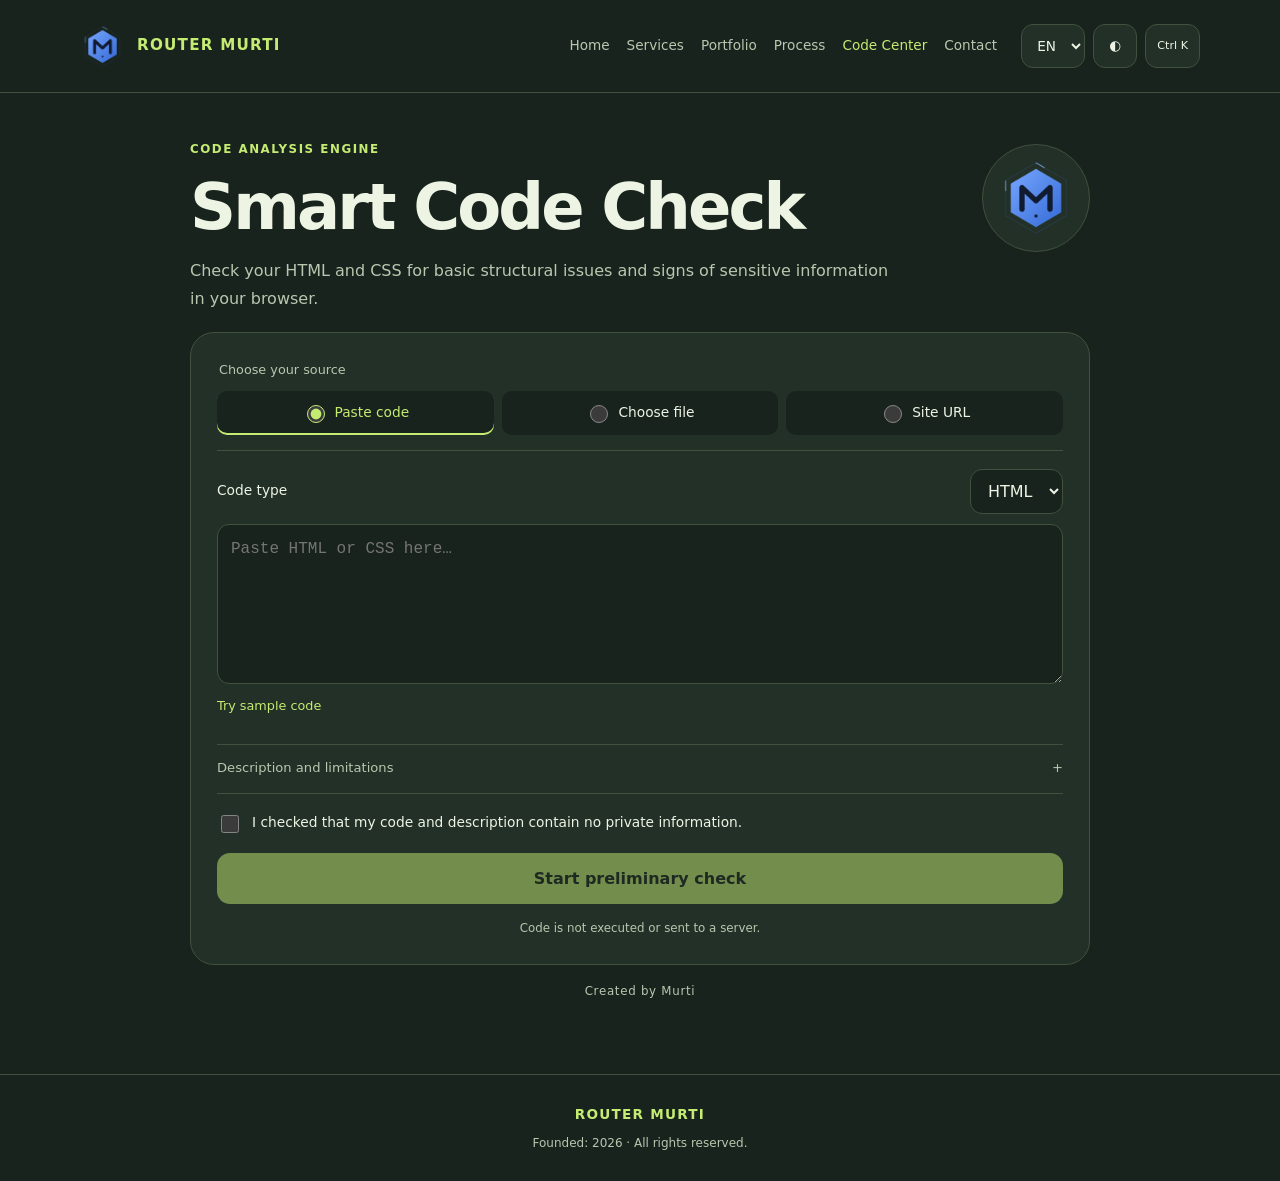
==== commit 82ac4d3a: "Center Smart Code Check and unify responsive portfolio across four languages Add the approved number" ====
--- a/code-center.html
+++ b/code-center.html
@@ -6,90 +6,7 @@
   <meta name="description" content="Smart Code Check: HTML ve CSS için tarayıcı içinde sınırlı statik ön kontrol. Kod çalıştırılmaz; sonuçlar kesin hata veya güvenlik garantisi değildir.">
   <title>Router Murti | Kod merkezi</title>
   <link rel="icon" type="image/png" href="assets/router-murti-logo.png">
-  <meta name="theme-color" content="#101B30">
+  <meta name="theme-color" content="#19231D">
   <meta http-equiv="Content-Security-Policy" content="default-src 'self'; script-src 'self'; style-src 'self'; img-src 'self' data:; font-src 'self'; connect-src 'none'; object-src 'none'; base-uri 'none'; form-action 'self'">
-  <link rel="stylesheet" href="assets/style.css?v=craft-20261017">
-</head>
-<body>
-  <header>
-    <div class="wrap nav">
-      <a class="brand" href="index.html" aria-label="Router Murti ana sayfası">
-        <img src="assets/router-murti-logo.png" alt="" width="56" height="56">
-        <span class="brand-name">ROUTER <span>MURTI</span></span>
-      </a>
-      <nav aria-label="Ana menü">
-        <a href="index.html" data-i18n="Ana Sayfa">Ana sayfa</a>
-        <a href="services.html" data-i18n="Hizmetler">Hizmetler</a>
-        <a href="portfolio.html" data-i18n="Portföy">Portföy</a>
-        <a href="process.html" data-i18n="Süreç">Süreç</a>
-        <a href="code-center.html" aria-current="page" data-i18n="Kod Merkezi">Kod merkezi</a>
-        <a href="contact.html" data-i18n="İletişim">İletişim</a>
-      </nav>
-      <div class="tools">
-        <select id="lang" aria-label="Dil seçimi">
-          <option value="tr">TR</option><option value="en">EN</option><option value="de">DE</option><option value="es">ES</option>
-        </select>
-        <button id="theme" type="button" aria-label="Açık veya koyu tema seçimi">◐</button>
-      </div>
-    </div>
-  </header>
-
-  <main class="wrap">
-    <section class="rm-check-hero">
-      <img class="rm-check-logo" src="assets/router-murti-logo.png" alt="Router Murti" width="116" height="116">
-      <h1>Smart Code Check <span class="rm-version">v0.2.0</span></h1>
-      <p class="rm-created-by">Created by Murti</p>
-      <p class="rm-check-sub">Ön Analiz ve Müşteri Bilgilendirme Motoru</p>
-      <p class="muted">HTML veya CSS kodunuzu yapıştırın ya da bir dosya seçin. Araç, içeriği çalıştırmadan bazı yapısal sorunları ve hassas bilgi belirtilerini tarayıcınızda arar. Sonuç, ayrıntılı incelemeye ihtiyaç olup olmadığını değerlendirmenize yardımcı olan sınırlı bir ön kontroldür; kesin hata tespiti veya güvenlik garantisi değildir.</p>
-    </section>
-
-    <section class="card rm-check-panel">
-      <form id="rmAnalysisForm">
-        <fieldset class="rm-tabs">
-          <legend>İncelemek istediğiniz içeriği seçin</legend>
-          <label><input type="radio" name="sourceType" value="code" checked> Kod yapıştırma</label>
-          <label><input type="radio" name="sourceType" value="file"> Dosya seçimi</label>
-          <label><input type="radio" name="sourceType" value="url"> Site adresi</label>
-        </fieldset>
-
-        <div id="rmCodePane">
-          <label for="rmCodeType">Kod türü</label>
-          <select id="rmCodeType"><option value="html">HTML</option><option value="css">CSS</option></select>
-          <label for="rmCode">Kod</label>
-          <textarea id="rmCode" maxlength="100000" rows="9" spellcheck="false" autocomplete="off" placeholder="HTML veya CSS kodunuzu buraya yapıştırın"></textarea>
-        </div>
-
-        <div id="rmFilePane" hidden>
-          <label for="rmFile">HTML veya CSS dosyası (en fazla 100 KB)</label>
-          <input type="file" id="rmFile" accept=".html,.htm,.css,text/html,text/css">
-          <p class="muted">En fazla 100 KB boyutunda, .html, .htm veya .css uzantılı bir dosya seçebilirsiniz. Dosya, bu tarayıcı içinde metin olarak okunur; içindeki kod çalıştırılmaz ve herhangi bir sunucuya gönderilmez.</p>
-        </div>
-
-        <div id="rmUrlPane" hidden>
-          <label for="rmUrl">Site adresi</label>
-          <input id="rmUrl" type="url" maxlength="2048" autocomplete="url" placeholder="https://ornek.com">
-          <p class="muted">Site adresi üzerinden otomatik tarama bu sürümde etkin değildir. Girilen adresin biçimi ve hassas bilgi içerme ihtimali yalnızca tarayıcı içinde kontrol edilir. Siteye bağlanılmaz, sayfanın kaynak kodu alınmaz ve sitenin güvenli olduğu yönünde bir sonuç üretilmez.</p>
-        </div>
-
-        <label for="rmProblem">Karşılaştığınız sorunu kısaca açıklayın</label>
-        <textarea id="rmProblem" maxlength="1000" rows="3" autocomplete="off" placeholder="Beklenen davranışı ve karşılaştığınız sorunu yazın. Şifre veya kişisel veri eklemeyin."></textarea>
-        <label class="rm-consent">
-          <input type="checkbox" id="rmSafeConsent" required>
-          İncelenecek içerikte ve açıklamamda şifre, API anahtarı, erişim belirteci veya özel müşteri bilgisi bulunmadığını kontrol ettim. Otomatik taramanın tüm hassas bilgileri bulamayabileceğini biliyorum.
-        </label>
-        <button type="submit" class="rm-analyze-btn" id="rmAnalyzeBtn" disabled>◈ &nbsp; Ön kontrolü başlat <span aria-hidden="true">→</span></button>
-        <p class="muted rm-hint">Bu araç, girdiğiniz kodu çalıştırmaz ve site sunucusuna göndermez. Sonuç ekranı, kaynak kodunuzu içermeyen genel bir ön kontrol özeti sunar. WhatsApp bağlantısını ayrıca onaylarsanız yalnızca bu genel özetle bir mesaj taslağı hazırlanır; kaynak kodu, dosya adı, site adresi ve sorun açıklaması taslağa otomatik olarak eklenmez. Mesajı göndermeden önce içeriğini kendiniz kontrol edin.</p>
-      </form>
-      <div id="rmAnalysisResult" class="result" hidden role="status" aria-live="polite"></div>
-    </section>
-  </main>
-
-  <footer><div class="wrap"><strong>Router Murti</strong><small class="v3-footer"><span data-v3="since">Kuruluş: 2026 · Tüm hakları saklıdır.</span></small></div></footer>
-  <script src="assets/app.js?v=craft-20261017" defer></script>
-  <script src="assets/security-scan.js" defer></script>
-  <script src="assets/syntax-check.js" defer></script>
-  <script src="assets/code-check.js?v=brand-ui-20261017" defer></script>
-<script defer src="assets/v3.js?v=brand-ui-20261017"></script></body>
-</html>
-
-
+  <link rel="stylesheet" href="assets/style.css?v=studio-20261022">
+</head><body data-page="code-center.html"><header class="site-header"><div class="wrap nav"><a class="brand" href="index.html" aria-label="Router Murti"><img src="assets/router-murti-logo.png" width="45" height="49" alt=""><span class="brand-name">ROUTER MURTI</span></a><nav id="main-nav" class="main-nav" aria-label="Menü"><a href="index.html"><span data-i18n="Ana Sayfa">Ana sayfa</span></a><a href="services.html"><span data-i18n="Hizmetler">Hizmetler</span></a><a href="portfolio.html"><span data-i18n="Portföy">Portföy</span></a><a href="process.html"><span data-i18n="Süreç">Süreç</span></a><a href="code-center.html" aria-current="page"><span data-i18n="Kod Merkezi">Kod merkezi</span></a><a href="contact.html"><span data-i18n="İletişim">İletişim</span></a></nav><div class="tools"><select id="lang" data-aria="langLabel" aria-label="Dil seçimi"><option value="tr">TR</option><option value="en">EN</option><option value="de">DE</option><option value="es">ES</option></select><button type="button" class="theme-toggle" id="theme" data-aria="themeLabel" aria-label="Tema">◐</button><button type="button" class="rm-kbtn" data-command-open data-aria="commandLabel">Ctrl K</button></div><button type="button" class="menu-toggle" aria-controls="main-nav" aria-expanded="false" data-menu data-aria="menuLabel"><span data-i18n="menu">Menü</span></button></div></header><main class="wrap"><section class="engine-hero"><div class="engine-top"><div><p data-i18n="engineEyebrow" class="eyebrow">OTO ANALİZ MOTORU</p><h1>Smart Code Check</h1></div><div class="coin-wrap" role="img" data-aria="coinLabel" aria-label="Logo ve Limon jetonu"><div class="v3-coin"><div class="v3-face"><img src="assets/router-murti-logo.png" alt="Router Murti" width="80" height="80"></div><div class="v3-face back"><img src="assets/limon-face.webp" alt="Limon" width="96" height="96"></div></div></div></div><p data-i18n="engineIntro" class="engine-intro">HTML ve CSS kodunuzdaki bazı yapısal sorunları ve hassas bilgi belirtilerini tarayıcınızda inceleyin.</p><section class="rm-check-panel"><form id="rmAnalysisForm"><fieldset class="rm-tabs"><legend data-i18n="sourceLegend">İncelemek istediğiniz içerik</legend><label><input type="radio" name="sourceType" value="code" checked><span data-i18n="paste">Kodu yapıştır</span></label><label><input type="radio" name="sourceType" value="file"><span data-i18n="file">Dosya seç</span></label><label><input type="radio" name="sourceType" value="url"><span data-i18n="url">Site adresi</span></label></fieldset><div id="rmCodePane"><div class="rm-code-head"><label for="rmCodeType"><span data-i18n="codeType">Kod türü</span></label><select id="rmCodeType"><option value="html">HTML</option><option value="css">CSS</option></select></div><label class="sr-only" for="rmCode"><span data-i18n="code">İncelenecek kod</span></label><textarea id="rmCode" maxlength="100000" rows="5" spellcheck="false" autocomplete="off" data-placeholder="codePlaceholder" placeholder="HTML veya CSS kodunuzu buraya yapıştırın…"></textarea><button type="button" class="sample-button" data-sample><span data-i18n="sample">Örnek kodu dene</span></button></div><div id="rmFilePane" hidden><label for="rmFile"><span data-i18n="fileLabel">HTML veya CSS dosyası · en fazla 100 KB</span></label><input type="file" id="rmFile" accept=".html,.htm,.css,text/html,text/css"><p data-i18n="fileInfo" class="muted">Dosya bu tarayıcı içinde metin olarak okunur; kod çalıştırılmaz ve sunucuya gönderilmez.</p></div><div id="rmUrlPane" hidden><label for="rmUrl"><span data-i18n="url">Site adresi</span></label><input id="rmUrl" type="url" maxlength="2048" autocomplete="url" placeholder="https://example.com"><p data-i18n="urlInfo" class="muted">URL üzerinden otomatik tarama bu sürümde etkin değildir. Siteye bağlanılmaz; yalnızca adres biçimi kontrol edilir.</p></div><details class="engine-options"><summary><span data-i18n="advanced">Açıklama ve kontrol sınırları</span><span aria-hidden="true">+</span></summary><div><label for="rmProblem"><span data-i18n="problem">Karşılaştığınız sorunu kısaca açıklayın</span></label><textarea id="rmProblem" maxlength="1000" rows="2" data-placeholder="problemPlaceholder" placeholder="Beklenen davranışı ve sorunu yazın. Özel bilgi eklemeyin."></textarea><p data-i18n="limits" class="rm-hint">Bu sınırlı kontrol, kodun hatasız veya tamamen güvenli olduğunu göstermez. Özel bilgileri paylaşmayın. WhatsApp taslağı yalnızca genel özeti içerir; ayrıca onay vermeden açılmaz.</p></div></details><label class="rm-consent"><input type="checkbox" id="rmSafeConsent" required><span data-i18n="safeConsent">Kodda ve açıklamamda özel bilgi bulunmadığını kontrol ettim.</span></label><button class="rm-analyze-btn" type="submit" id="rmAnalyzeBtn" disabled><span data-i18n="start">Ön kontrolü başlat</span></button><p data-i18n="localOnly" class="engine-safe">Kod çalıştırılmaz, sunucuya gönderilmez.</p></form><div id="rmAnalysisResult" class="result" hidden role="status" aria-live="polite"></div></section><p class="created-by">Created by Murti</p></section></main><footer class="site-footer"><div class="wrap"><strong>ROUTER MURTI</strong><small data-i18n="v3.since">Kuruluş: 2026 · Tüm hakları saklıdır.</small></div></footer><script defer src="assets/content.js?v=studio-20261022"></script><script defer src="assets/app.js?v=studio-20261022"></script><script defer src="assets/security-scan.js?v=studio-20261022"></script><script defer src="assets/syntax-check.js?v=studio-20261022"></script><script defer src="assets/code-check.js?v=studio-20261022"></script></body></html>
--- a/assets/style.css
+++ b/assets/style.css
@@ -1,106 +1,27 @@
-/* Approved palette: forest & lime. Dark is the default appearance. */
-:root,:root[data-theme=dark]{--bg:#19231D;--panel:#223027;--ink:#EDF4E4;--muted:#B8C7AF;--line:#40513D;--accent:#C4EB72;--on-accent:#19231D;--status-dev:#E8C978;--glow-soft:rgba(196,235,114,.25);--glow-strong:rgba(196,235,114,.42)}
-:root[data-theme=light]{--bg:#F1F5E9;--panel:#FFFFFF;--ink:#19231D;--muted:#4E6047;--line:#CDD8BE;--accent:#45631C;--on-accent:#FFFFFF;--status-dev:#7C5914;--glow-soft:rgba(69,99,28,.18);--glow-strong:rgba(69,99,28,.3)}
-*{box-sizing:border-box}body{margin:0;background:var(--bg);color:var(--ink);font:16px/1.65 system-ui,sans-serif}a{color:inherit}button,input,textarea,select{font:inherit}button{cursor:pointer}.wrap{width:min(1100px,calc(100% - 36px));margin:auto}header{border-bottom:1px solid var(--line);position:sticky;top:0;background:var(--bg);z-index:3}.nav{display:flex;flex-wrap:wrap;gap:16px;align-items:center;justify-content:space-between;padding:15px 0}.brand{font-weight:900;text-decoration:none;letter-spacing:.08em}.brand span{color:var(--accent)}nav{display:flex;gap:12px;flex-wrap:wrap}nav a{text-decoration:none;font-size:.9rem}nav a[aria-current]{color:var(--accent);font-weight:800}.tools{display:flex;gap:8px}select,button,input,textarea{border:1px solid var(--line);border-radius:10px;background:var(--panel);color:var(--ink);padding:10px}button.primary,.btn{display:inline-block;background:var(--accent);color:var(--on-accent);text-decoration:none;padding:12px 20px;border:0;border-radius:11px;font-weight:700}.hero{padding:75px 0 45px}h1{font-size:clamp(2.3rem,5vw,4.3rem);line-height:1.12;max-width:850px}h2{margin-top:40px}.muted{color:var(--muted)}.grid{display:grid;grid-template-columns:repeat(3,1fr);gap:15px}.card{border:1px solid var(--line);background:var(--panel);border-radius:17px;padding:22px}.split{display:grid;grid-template-columns:1fr 1fr;gap:15px}.bad{font-family:serif}.bad .demo-btn{display:block;background:#aaa;padding:9px;width:110%;max-width:100%}.good .demo-btn{display:inline-block;background:var(--accent);color:var(--on-accent);padding:9px 16px;border-radius:9px}.form{max-width:850px}.form label{display:block;margin-top:15px;font-weight:650}.form input:not([type=checkbox]),.form textarea,.form select{display:block;width:100%;margin-top:6px}.form textarea{min-height:120px;font-family:ui-monospace,monospace}.result{padding:20px;border:1px solid var(--line);border-radius:14px;margin-top:20px}.result[hidden]{display:none}footer{margin-top:65px;padding:25px 0;border-top:1px solid var(--line)}:focus-visible{outline:3px solid var(--accent);outline-offset:3px}@media(max-width:750px){.grid,.split{grid-template-columns:1fr}.hero{padding:45px 0}nav{order:3;width:100%}}
-.brand{display:inline-flex;align-items:center;gap:10px;white-space:nowrap}.brand img{width:38px;height:38px;display:block}.brand .brand-name{font-weight:900;letter-spacing:.065em}.brand span{color:var(--accent)}
-
-.founders{margin:58px 0 20px;text-align:center;border:1px solid var(--line);background:var(--panel);padding:32px 20px;border-radius:20px;overflow:hidden}.founders h2{margin:8px 0 12px}.founders-eyebrow{color:var(--accent);font-size:.76rem;font-weight:800;letter-spacing:.15em}.founders .muted{max-width:690px;margin:0 auto 20px}.founders-marquee{position:relative;overflow:hidden;padding:19px 0;mask-image:linear-gradient(to right,transparent,black 12%,black 88%,transparent)}.founders-marquee-track{display:flex;align-items:center;gap:32px;white-space:nowrap;width:max-content;animation:founders-scroll 30s linear infinite;color:var(--muted);opacity:.65;font-size:.95rem}.founders-dot{color:var(--accent)}.founders-note{font-size:.8rem;color:var(--muted);max-width:650px;margin:12px auto 0}@keyframes founders-scroll{to{transform:translateX(-50%)}}@media(prefers-reduced-motion:reduce){.founders-marquee-track{animation:none}.founders-marquee{mask-image:none}}
-
-/* Rm Smart Code Check */
-.rm-check-hero{text-align:center;max-width:750px;margin:44px auto 30px}.rm-check-logo{width:104px;height:104px;display:block;margin:0 auto 14px;filter:drop-shadow(0 0 13px var(--glow-soft))}.rm-check-hero h1{margin:12px auto;font-size:clamp(1.7rem,4vw,2.8rem)}.rm-version{font-size:.43em;color:var(--accent);vertical-align:middle;border:1px solid var(--accent);border-radius:30px;padding:5px 10px;white-space:nowrap}.rm-check-sub{color:var(--accent);font-weight:650}.rm-check-panel{max-width:900px;margin:0 auto}.rm-check-panel label{display:block;font-weight:600;margin:14px 0 6px}.rm-check-panel textarea,.rm-check-panel select,.rm-check-panel input[type=url],.rm-check-panel input[type=file]{display:block;width:100%;margin-top:8px}.rm-tabs{display:flex;flex-wrap:wrap;gap:12px;border:1px solid var(--line);border-radius:12px;padding:12px}.rm-tabs legend{font-weight:750}.rm-tabs label{margin:0;display:inline-flex;gap:7px;align-items:center;padding:8px 11px;border-radius:9px;background:var(--bg)}.rm-tabs input{accent-color:var(--accent)}.rm-consent{display:flex!important;align-items:flex-start;gap:10px;padding:15px;border:1px solid var(--line);border-radius:12px}.rm-consent input{margin-top:6px;accent-color:var(--accent)}.rm-analyze-btn{width:100%;background:linear-gradient(110deg,var(--accent),var(--accent),var(--accent));color:var(--on-accent);border:1px solid var(--accent);border-radius:13px;padding:19px 14px;font-size:1.1rem;font-weight:850;letter-spacing:.03em;box-shadow:0 7px 22px var(--glow-soft);margin-top:12px}.rm-analyze-btn:not(:disabled):hover{filter:brightness(1.13);box-shadow:0 9px 28px var(--glow-strong)}.rm-analyze-btn:disabled{opacity:.4;cursor:not-allowed;box-shadow:none}.rm-hint{font-size:.82rem}.rm-report-title{font-weight:800;font-size:1.2rem}.rm-report-metric{font-size:2rem;font-weight:800;color:var(--accent)}.rm-report-actions{display:flex;gap:10px;flex-wrap:wrap;margin-top:15px}.rm-report-actions a{background:var(--accent);color:var(--on-accent);padding:12px 18px;border-radius:10px;text-decoration:none;font-weight:700}[hidden]{display:none!important}
-
-.rm-report-actions a.is-disabled{pointer-events:none;opacity:.45;cursor:not-allowed}
-
-/* Updated corporate sections */
-.eyebrow{font-size:.8rem;letter-spacing:.12em;color:var(--accent);font-weight:800}.lead{font-size:1.16rem;max-width:800px}.actions{display:flex;flex-wrap:wrap;gap:12px;margin-top:24px}.btn.secondary{background:transparent;color:var(--accent);border:1px solid var(--accent)}.card h2{margin:8px 0 12px;font-size:1.3rem}.card h3{margin:8px 0}.card p{color:var(--muted)}.tag{display:inline-block;font-size:.76rem;color:var(--accent);font-weight:700}.step-no{font-size:1.6rem;color:var(--accent);font-weight:900}.section-cta{margin:30px 0}.project-form{max-width:720px}.project-form textarea{font-family:inherit;min-height:140px}.checkline{display:flex!important;gap:12px;align-items:flex-start}.checkline input{width:auto!important;flex:none;margin-top:7px}.founders-marquee-track{animation:none;white-space:normal;justify-content:center;width:auto;flex-wrap:wrap}.founders-marquee{mask-image:none}.founders-marquee-track span:nth-of-type(n+5){display:none}@media(max-width:750px){.actions .btn{width:100%;text-align:center}.card{padding:18px}}
-
-
-/* Router Murti v3 */
-
-
-html{scroll-behavior:smooth}body{background:var(--bg);color:var(--ink)}.wrap{width:min(1160px,calc(100% - 32px))}header{background:var(--bg);backdrop-filter:blur(15px);border-color:var(--line)}.nav{gap:16px}.brand{gap:14px}.brand img{width:56px!important;height:56px!important}.brand .brand-name{font-size:1.08rem;font-weight:950;letter-spacing:.09em}.btn,button.primary{background:var(--accent);border-radius:14px}.btn.secondary{color:var(--accent);border-color:var(--accent)}.card{border-radius:22px}.hero{padding:50px 0 34px}.hero h1{letter-spacing:-.04em}.v3-hero{display:grid;grid-template-columns:1.1fr .9fr;gap:24px;align-items:center}.v3-coin-wrap{min-height:350px;display:grid;place-items:center;position:relative}.v3-coin-wrap:before{content:"";position:absolute;inset:7%;border-radius:50%;border:1px dashed var(--accent);opacity:.4;animation:v3orbit 15s linear infinite}.v3-coin{width:min(310px,80vw);height:min(310px,80vw);position:relative;transform-style:preserve-3d;animation:v3turn 11s infinite linear}.v3-face{position:absolute;inset:0;border-radius:50%;display:grid;place-items:center;backface-visibility:hidden;background:var(--panel);border:1px solid var(--line);box-shadow:0 20px 60px #0002}.v3-face img{width:65%}.v3-face.back{transform:rotateY(180deg)}.v3-face.back img{width:78%}.v3-mini{display:flex;gap:12px;flex-wrap:wrap;margin-top:25px}.v3-mini>span{flex:1 1 130px;min-width:0;background:var(--panel);padding:13px;border:1px solid var(--line);border-radius:15px;color:var(--muted);font-size:.9rem}.v3-mini>span>span{display:block;overflow-wrap:anywhere}.v3-mini strong{color:var(--accent);font-size:1.2rem;display:block}.v3-section{margin:45px 0}.v3-section h2{margin:0 0 16px}.v3-kicker{font-size:.77rem;letter-spacing:.16em;color:var(--accent);font-weight:900}.v3-tool{margin:38px 0;padding:34px 24px;background:linear-gradient(120deg,var(--panel),var(--bg));border:1px solid var(--line);border-radius:24px;color:var(--ink);text-align:center}.v3-tool h2{margin:5px 0;font-size:clamp(1.9rem,3vw,2.7rem)}.v3-tool p{max-width:790px;margin:10px auto 23px;color:var(--muted)}.v3-tool .btn{margin:auto}.v3-row{display:grid;grid-template-columns:repeat(3,minmax(0,1fr));gap:16px}.v3-box{padding:24px;border:1px solid var(--line);border-radius:22px;background:var(--panel)}.v3-row .v3-box:first-child{grid-column:span 2}.v3-row .v3-box:nth-child(4){grid-column:span 2}.v3-box h3{margin:0 0 10px}.v3-box p{color:var(--muted)}.v3-pill{display:inline-flex;border:1px solid var(--line);padding:5px 11px;border-radius:99px;color:var(--accent);font-size:.8rem;font-weight:800;margin-bottom:12px}.v3-projects{display:grid;grid-template-columns:repeat(3,minmax(0,1fr));gap:15px}.v3-projects article{background:var(--panel);border:1px solid var(--line);border-radius:20px;padding:22px;display:flex;flex-direction:column;gap:10px;min-height:218px}.v3-projects h3{font-size:1.35rem;margin:0}.v3-projects p{color:var(--muted);margin:0 0 10px}.v3-projects a{color:var(--accent);margin-top:auto;font-weight:800}.v3-status{font-size:.77rem;color:var(--accent);font-weight:900}.v3-status.dev{color:var(--status-dev)}.v3-founders{text-align:center;background:var(--panel);border:1px solid var(--line);border-radius:24px;padding:30px 20px}.v3-founders strong{font-size:2.5rem;color:var(--accent)}.v3-founders p{color:var(--muted)}.v3-timeline{position:relative;display:grid;gap:15px}.v3-step{display:grid;grid-template-columns:58px 1fr;gap:18px;align-items:start;background:var(--panel);padding:24px;border-radius:20px;border:1px solid var(--line)}.v3-step b{display:grid;place-items:center;background:var(--accent);border-radius:16px;width:50px;height:50px;color:var(--on-accent)}.v3-step h2{margin:0 0 8px}.v3-step p{color:var(--muted);margin:0}.v3-progress{height:13px;border-radius:99px;background:linear-gradient(90deg,var(--accent),var(--accent));opacity:.65;margin:18px 0 24px}.v3-contacts{display:grid;grid-template-columns:repeat(2,minmax(0,1fr));gap:12px;margin-top:24px}.v3-contact{padding:22px;border:1px solid var(--line);border-radius:17px;background:var(--panel)}.v3-contact strong{display:block}.v3-contact span{font-size:.9rem;color:var(--muted)}.v3-contact.disabled{opacity:.7}.v3-footer{display:block;font-size:.88rem;color:var(--muted)}.rm-check-logo{width:116px;height:116px}.rm-check-hero{text-align:center}.rm-check-panel{max-width:960px;border-radius:22px}.rm-tabs{border-radius:18px}.rm-tabs label{border-radius:12px}.rm-check-panel #rmAnalysisForm{max-width:880px;margin:auto}.rm-analyze-btn{background:var(--accent);border-color:var(--accent)}.rm-version{color:var(--accent);border-color:var(--line)}.v3-centered{text-align:center}
-@keyframes v3turn{0%,40%{transform:rotateY(0)}50%,90%{transform:rotateY(180deg)}100%{transform:rotateY(360deg)}}@keyframes v3orbit{to{transform:rotate(360deg)}}
-@media(max-width:850px){.v3-hero{grid-template-columns:1fr}.v3-row,.v3-projects{grid-template-columns:1fr 1fr}.v3-row .v3-box:first-child,.v3-row .v3-box:nth-child(4){grid-column:span 1}.v3-coin-wrap{min-height:260px}.v3-coin{width:220px;height:220px}}
-@media(max-width:600px){.v3-row,.v3-projects,.v3-contacts{grid-template-columns:1fr}.v3-step{grid-template-columns:1fr}.v3-tool{padding:24px 16px}.v3-coin-wrap{min-height:260px}.nav{gap:12px}.brand img{width:49px!important;height:49px!important}}
-@media(prefers-reduced-motion:reduce){.v3-coin,.v3-coin-wrap:before{animation:none}}
-
-
-
-
-
-
-
-
-:root[data-theme=dark] body{background:var(--bg)}
-.v3-tool{background:linear-gradient(135deg,var(--panel),var(--bg));border-color:var(--line);color:var(--ink)}
-.v3-tool .v3-kicker{color:var(--accent)}
-.v3-tool p{color:var(--muted)}
-.v3-tool .btn{background:var(--accent);color:var(--on-accent)}
-.v3-coin-wrap:before{border-color:var(--accent)}
-.rm-founder-top{display:flex;align-items:center;justify-content:space-between;text-align:left;gap:24px}
-.rm-founder-top>div:first-child{max-width:650px}
-.rm-founder-top h2{margin:6px 0 12px}
-.rm-founder-counter{min-width:170px;padding:18px 20px;border:1px solid var(--line);border-radius:20px;background:var(--bg);text-align:center}
-.rm-founder-counter strong{display:block;font-size:2.7rem;line-height:1.15;color:var(--accent)}
-.rm-founder-counter strong small{font-size:1.1rem;color:var(--muted)}
-.rm-founder-counter span{font-size:.82rem;color:var(--muted)}
-.rm-founder-slots{display:grid;grid-template-columns:repeat(10,minmax(0,1fr));gap:10px;margin:28px 0}
-.rm-founder-slot{aspect-ratio:1/1;border:1px dashed var(--line);border-radius:16px;background:var(--bg);display:grid;place-items:center;position:relative}
-.rm-slot-icon{font-size:1.4rem;color:var(--accent);opacity:.45}
-.rm-founder-slot small{position:absolute;bottom:5px;right:8px;color:var(--muted);font-size:.65rem}
-.rm-founder-bottom{border-top:1px solid var(--line);padding-top:17px;display:flex;justify-content:space-between;gap:18px;align-items:center;text-align:left;color:var(--muted);font-size:.9rem}
-.rm-founder-bottom a{white-space:nowrap;color:var(--accent);font-weight:750}
-footer .wrap{display:flex;flex-direction:column;align-items:center;justify-content:center;text-align:center;gap:4px}
-footer .wrap strong{font-size:1.08rem;font-weight:900}
-footer .v3-footer{display:block;color:var(--muted)}
-.v3-box{min-height:220px;display:flex;flex-direction:column;justify-content:flex-start}
-.v3-box .v3-pill{align-self:flex-start}
-.v3-box p{line-height:1.75}
-.v3-projects article{min-height:245px}
-.v3-projects p{line-height:1.75}
-@media(max-width:800px){.rm-founder-top{flex-direction:column;text-align:center}.rm-founder-counter{width:100%}.rm-founder-slots{grid-template-columns:repeat(5,1fr)}.rm-founder-bottom{flex-direction:column;text-align:center}}
-@media(max-width:420px){.rm-founder-slots{grid-template-columns:repeat(5,1fr);gap:6px}.rm-founder-slot{border-radius:10px}}
-
-/* Product attribution */
-.rm-created-by{text-align:center;font-size:.85rem;font-weight:650;letter-spacing:.04em;color:var(--muted);margin:8px 0 14px}.v3-tool .rm-created-by{color:var(--muted)}
-
-
-/* Slow blue-to-lime logo cycle; the source PNG and Limon stay unchanged. */
-img[src="assets/router-murti-logo.png"]{animation:rm-logo-color-cycle 18s ease-in-out infinite}
-.rm-check-logo{--rm-logo-shadow:drop-shadow(0 0 13px var(--glow-soft))}
-@keyframes rm-logo-color-cycle{
-  0%,100%{filter:hue-rotate(0deg) saturate(1) brightness(1) var(--rm-logo-shadow,drop-shadow(0 0 0 transparent))}
-  50%{filter:hue-rotate(-140deg) saturate(.6) brightness(1.55) var(--rm-logo-shadow,drop-shadow(0 0 0 transparent))}
-}
-@media(prefers-reduced-motion:reduce){img[src="assets/router-murti-logo.png"]{animation:none}}
-
-
-/* ===== Craft additions: durum rozeti, yazma imleci, kart ışıması, fare ışığı, komut çubuğu ===== */
-.rm-presence{display:inline-flex;align-items:center;gap:9px;font-size:.76rem;font-weight:800;letter-spacing:.06em;color:var(--accent);border:1px solid var(--line);background:var(--panel);border-radius:99px;padding:6px 13px;margin:0 0 16px;width:fit-content}
-.rm-presence-dot{width:8px;height:8px;border-radius:50%;background:var(--accent);animation:rm-pulse 2.2s ease-out infinite}
-@keyframes rm-pulse{0%{box-shadow:0 0 0 0 var(--glow-strong)}100%{box-shadow:0 0 0 10px rgba(0,0,0,0)}}
-
-.rm-caret{display:inline-block;width:3px;height:1em;background:var(--accent);margin-left:4px;vertical-align:-.08em;animation:rm-blink 1s steps(2,start) infinite}
-@keyframes rm-blink{50%{opacity:0}}
-
-.v3-box,.v3-projects article,.v3-step{transition:transform .28s ease,box-shadow .28s ease,border-color .28s ease}
-.v3-box:hover,.v3-projects article:hover,.v3-step:hover{transform:translateY(-4px);box-shadow:0 16px 40px var(--glow-soft);border-color:var(--accent)}
-
-#rm-glow{position:fixed;top:0;left:0;width:460px;height:460px;border-radius:50%;background:radial-gradient(circle,var(--glow-soft) 0%,rgba(0,0,0,0) 65%);pointer-events:none;z-index:1;opacity:.55}
-
-.rm-kbtn{padding:8px 12px;border-radius:10px;font-size:.78rem;font-weight:750;color:var(--muted);background:var(--panel);transition:color .2s,border-color .2s}
-.rm-kbtn:hover{color:var(--accent);border-color:var(--accent)}
-
-.rm-cmdk{position:fixed;inset:0;z-index:50;display:flex;align-items:flex-start;justify-content:center;padding:13vh 16px 16px;background:rgba(10,16,12,.55);backdrop-filter:blur(6px)}
-.rm-cmdk[hidden]{display:none!important}
-.rm-cmdk-panel{width:min(560px,100%);background:var(--panel);border:1px solid var(--line);border-radius:18px;box-shadow:0 30px 80px rgba(0,0,0,.45);overflow:hidden}
-.rm-cmdk-panel input{width:100%;border:0;border-bottom:1px solid var(--line);border-radius:0;background:transparent;color:var(--ink);padding:16px 18px;font-size:1.05rem}
-.rm-cmdk-panel input:focus{outline:none}
-.rm-cmdk-list{max-height:46vh;overflow:auto;padding:8px}
-.rm-cmdk-item{display:flex;gap:10px;align-items:center;width:100%;text-align:left;border:0;background:transparent;color:var(--ink);padding:11px 12px;border-radius:11px;font-size:.95rem}
-.rm-cmdk-item small{margin-left:auto;color:var(--muted);font-size:.72rem}
-.rm-cmdk-item:hover,.rm-cmdk-item[aria-selected=true]{background:var(--glow-soft)}
-.rm-cmdk-note{padding:9px 14px;border-top:1px solid var(--line);color:var(--muted);font-size:.75rem}
-
-@media(max-width:750px){.rm-kbtn{display:none}}
-@media(prefers-reduced-motion:reduce){.rm-presence-dot,.rm-caret{animation:none}#rm-glow{display:none}.v3-box,.v3-projects article,.v3-step{transition:none}}
+/* Router Murti · forest & lime · shared responsive design */
+:root{color-scheme:dark;--bg:#19231D;--panel:#223027;--ink:#EDF4E4;--muted:#B8C7AF;--line:#40513D;--accent:#C4EB72;--on-accent:#19231D;--glow:rgba(196,235,114,.13)}
+:root[data-theme=light]{color-scheme:light;--bg:#F1F5E9;--panel:#FFFFFF;--ink:#19231D;--muted:#4E6047;--line:#CDD8BE;--accent:#45631C;--on-accent:#FFFFFF;--glow:rgba(69,99,28,.1)}
+*{box-sizing:border-box}html{scroll-behavior:smooth;scroll-padding-top:110px}body{margin:0;background:var(--bg);color:var(--ink);font:16px/1.7 system-ui,-apple-system,BlinkMacSystemFont,"Segoe UI",sans-serif}a{color:var(--accent);text-underline-offset:5px}button,input,textarea,select{font:inherit}button,a,input,select,textarea,summary{touch-action:manipulation}button,summary{cursor:pointer}button:disabled{cursor:not-allowed;opacity:.5}button{color:var(--ink)}:focus-visible{outline:3px solid var(--accent);outline-offset:4px}[hidden]{display:none!important}.wrap{width:min(1120px,calc(100% - 48px));margin-inline:auto}h1,h2,h3,p{overflow-wrap:anywhere}h1,h2,h3{line-height:1.13;font-weight:650;letter-spacing:-.045em}h1{font-size:clamp(2rem,5vw,4.1rem);margin:12px 0 20px;max-width:900px}h2{font-size:clamp(1.75rem,3.5vw,3.1rem);margin:0 0 22px}h3{font-size:1.5rem;margin:0 0 12px}p{margin:0 0 18px}.muted,.lead{color:var(--muted)}.lead{font-size:1.06rem;max-width:770px}.eyebrow{color:var(--accent);font-size:.74rem;letter-spacing:.13em;text-transform:uppercase;font-weight:650}.hero{padding:62px 0 35px}.section{margin:64px 0}.section-head{display:flex;justify-content:space-between;gap:24px;align-items:center;margin-bottom:22px}.section-head h2{margin:0}.section-note{font-size:.66rem;letter-spacing:.14em;color:var(--muted);max-width:175px}.sr-only{position:absolute;width:1px;height:1px;padding:0;overflow:hidden;clip:rect(0,0,0,0);white-space:nowrap;border:0}
+/* Header and compact navigation */
+.site-header{position:sticky;top:0;z-index:20;background:var(--bg);border-bottom:1px solid var(--line)}.nav{display:flex;align-items:center;gap:24px;min-height:92px;flex-wrap:wrap;padding:15px 0}.brand{display:inline-flex;align-items:center;gap:12px;text-decoration:none;color:var(--accent);white-space:nowrap}.brand img{width:45px;height:49px;object-fit:contain}.brand-name{font-size:.95rem;font-weight:800;letter-spacing:.08em}.main-nav{display:flex;align-items:center;justify-content:center;gap:17px;margin-left:auto}.main-nav a{font-size:.85rem;text-decoration:none;color:var(--muted)}.main-nav a[aria-current=page]{color:var(--accent)}.tools{display:flex;align-items:center;gap:8px}.tools select,.tools button,.menu-toggle{min-height:44px;border:1px solid var(--line);border-radius:12px;background:var(--panel);color:var(--ink);padding:8px 11px;font-size:.85rem}.tools select{max-width:76px}.menu-toggle{display:none}.icon{width:18px;height:18px;display:block}.theme-toggle{width:44px;display:grid;place-items:center}.rm-kbtn{font-size:.7rem!important}.main-nav.is-open{display:flex}
+/* Analyst-first homepage */
+.engine-hero{padding:46px 0 8px;max-width:900px;margin-inline:auto}.engine-top{display:grid;grid-template-columns:minmax(0,1fr) 108px;gap:26px;align-items:center}.engine-top h1{font-size:clamp(2.2rem,5vw,4.2rem);margin-bottom:14px}.engine-top .eyebrow{margin-bottom:7px}.engine-intro{max-width:700px;color:var(--muted);font-size:1rem;margin:0 0 20px}.hero-request{display:inline-block;font-size:.85rem;margin:0 0 22px}.coin-wrap{perspective:750px;width:108px;height:108px}.v3-coin{width:100%;height:100%;position:relative;transform-style:preserve-3d;animation:coin-turn 11s linear infinite}.v3-face{position:absolute;inset:0;border-radius:50%;background:var(--panel);display:grid;place-items:center;backface-visibility:hidden;border:1px solid var(--line)}.v3-face img{width:75%;height:75%;object-fit:contain}.v3-face.back{transform:rotateY(180deg)}.v3-face.back img{width:91%;height:91%}.created-by{text-align:center;color:var(--muted);font-size:.74rem;letter-spacing:.06em;margin:16px 0 0}.rm-check-hero{max-width:850px}.rm-check-logo{width:80px;height:80px;object-fit:contain;float:right;margin:0 0 15px 20px}
+.rm-check-panel{padding:26px;border:1px solid var(--line);border-radius:24px;background:var(--panel);max-width:900px;margin-inline:auto}.rm-tabs{padding:0 0 15px;border:0;border-bottom:1px solid var(--line);display:flex;gap:8px;flex-wrap:wrap;margin:0 0 18px;min-width:0}.rm-tabs legend{font-size:.8rem;color:var(--muted);margin-bottom:10px}.rm-tabs label{display:flex;align-items:center;justify-content:center;gap:7px;flex:1 1 130px;min-height:44px;font-size:.86rem;border-radius:10px;background:var(--bg);padding:8px 10px}.rm-tabs label:has(input:checked){color:var(--accent);box-shadow:inset 0 -2px var(--accent)}input[type=radio],input[type=checkbox]{accent-color:var(--accent);width:18px;height:18px;flex-shrink:0}.rm-code-head{display:flex;align-items:center;justify-content:space-between;gap:14px;margin-bottom:10px}.rm-code-head label{margin:0}.rm-check-panel label:not(.rm-tabs label){font-size:.86rem}.rm-check-panel input[type=url],.rm-check-panel input[type=file],.rm-check-panel select,.rm-check-panel textarea,.project-form input:not([type=checkbox]),.project-form select,.project-form textarea{max-width:100%;border:1px solid var(--line);border-radius:12px;background:var(--bg);color:var(--ink);padding:11px 13px;font-size:16px;min-height:44px}.rm-check-panel textarea,.project-form textarea{display:block;width:100%;resize:vertical}.rm-check-panel textarea{font-family:ui-monospace,SFMono-Regular,monospace;min-height:125px;margin-top:8px}.rm-check-panel #rmProblem{min-height:80px}.rm-check-panel #rmUrl,.rm-check-panel #rmFile{display:block;width:100%;margin-top:10px}.rm-check-panel .muted{font-size:.8rem;margin-top:10px}.engine-options{border-block:1px solid var(--line);margin:16px 0}.engine-options summary{min-height:48px;display:flex;align-items:center;justify-content:space-between;font-size:.82rem;color:var(--muted)}.engine-options>div{padding-bottom:12px}.rm-consent{display:flex;align-items:flex-start;gap:10px;margin:17px 0;line-height:1.6}.rm-consent input{margin-top:4px}.rm-analyze-btn,.primary,.btn{display:inline-flex;justify-content:center;align-items:center;gap:10px;min-height:48px;border:0;border-radius:13px;padding:12px 19px;background:var(--accent);color:var(--on-accent);text-decoration:none;font-weight:650}.rm-analyze-btn{width:100%}.sample-button{border:0;background:transparent;color:var(--accent);padding:7px 0;min-height:44px;font-size:.8rem}.engine-safe{display:flex;align-items:center;justify-content:center;gap:8px;font-size:.74rem;color:var(--muted);margin:14px 0 0}.result{margin-top:22px;border-top:1px solid var(--line);padding-top:20px}.result h2{font-size:1.3rem}.result p,.result label{font-size:.86rem;color:var(--muted)}.result label{display:flex;align-items:flex-start;gap:9px}.rm-report-metric{font-size:1.6rem;color:var(--accent);margin:18px 0}.rm-report-actions{margin-top:16px}.rm-report-actions a{display:inline-flex;min-height:44px;align-items:center}.is-disabled{opacity:.45;pointer-events:none}.rm-hint{font-size:.76rem;color:var(--muted)}
+/* Numbered service and project directories */
+.directory{border-bottom:1px solid var(--line)}.directory details{border-top:1px solid var(--line)}summary{list-style:none}summary::-webkit-details-marker{display:none}.directory summary{display:grid;grid-template-columns:60px minmax(0,1fr) 42px;gap:20px;align-items:start;padding:25px 0}.entry-number{font-size:2.8rem;line-height:1.12;font-weight:500;letter-spacing:-.07em;color:var(--muted)}details[open]>.entry-heading .entry-number{color:var(--accent)}.entry-title{display:block;font-size:1.65rem;line-height:1.2;font-weight:650;letter-spacing:-.035em;color:var(--ink);overflow-wrap:anywhere}.entry-subtitle{display:block;font-size:.92rem;line-height:1.65;margin-top:8px;color:var(--muted)}.entry-toggle{width:40px;height:40px;border-radius:50%;border:1px solid var(--line);display:grid;place-items:center;color:var(--muted)}details[open]>.entry-heading .entry-toggle{border-color:var(--accent);color:var(--accent)}.entry-minus{display:none}details[open]>.entry-heading .entry-minus{display:block}details[open]>.entry-heading .entry-plus{display:none}.entry-body{padding:0 62px 25px 80px}.entry-body p{color:var(--muted);font-size:.96rem;line-height:1.8;max-width:820px}.entry-status{display:block;color:var(--muted);font-size:.75rem;margin-bottom:14px}.entry-link{display:inline-flex;gap:8px;align-items:center;min-height:44px;font-size:.88rem;text-decoration:none}.project-art{display:block;width:100%;aspect-ratio:731/258;object-fit:cover;border:1px solid var(--line);border-radius:17px;margin-bottom:20px}.service-directory .entry-title{font-size:1.45rem}.service-directory .entry-body{padding-top:0}.service-directory .entry-subtitle{display:none}
+/* Slow, manual-first workflow */
+.process{border-top:1px solid var(--line);padding-top:28px}.process-head{display:flex;justify-content:space-between;align-items:center;gap:18px;flex-wrap:wrap}.process-head h2{margin:0}.quiet-button{display:inline-flex;align-items:center;justify-content:center;gap:8px;min-height:44px;border:1px solid var(--line);border-radius:99px;padding:8px 16px;background:transparent;color:var(--ink);font-size:.82rem}.process-note{font-size:.8rem;color:var(--muted);margin-top:15px}.process-progress{width:100%;height:4px;display:block;border:0;appearance:none;background:var(--line);margin:22px 0}.process-progress::-webkit-progress-bar{background:var(--line)}.process-progress::-webkit-progress-value{background:var(--accent);transition:width 1.2s ease}.process-progress::-moz-progress-bar{background:var(--accent)}.process-steps{display:grid;grid-template-columns:repeat(5,minmax(0,1fr));gap:8px;list-style:none;margin:0;padding:0}.process-steps button{width:100%;display:flex;gap:8px;align-items:center;min-height:52px;text-align:left;background:transparent;border:1px solid transparent;border-radius:13px;padding:10px;color:var(--muted);font-size:.8rem}.process-steps button[aria-pressed=true]{color:var(--accent);background:var(--panel);border-color:var(--line)}.process-steps span:first-child{font-size:1rem}.process-panel{margin-top:25px;padding-left:20px;border-left:2px solid var(--accent);min-height:165px}.process-panel h3{font-size:1.4rem}.process-panel p{color:var(--muted);max-width:850px}
+/* Honest supporter counter */
+.founders{padding:30px 0;border-block:1px solid var(--line)}.founder-top{display:flex;align-items:center;gap:35px;justify-content:space-between}.founder-top>div:first-child{max-width:730px}.founder-top h2{margin:7px 0 14px}.founder-top p{color:var(--muted)}.founder-counter{white-space:nowrap;min-width:170px;text-align:center}.founder-counter strong{font-size:2.8rem;font-weight:500;letter-spacing:-.05em;color:var(--accent);display:block}.founder-counter small{font-size:.85rem;color:var(--muted);white-space:normal;display:block}.founder-slots{display:grid;grid-template-columns:repeat(10,minmax(0,1fr));gap:12px;margin:24px 0}.founder-slot{border:1px dashed var(--line);border-radius:14px;aspect-ratio:1;display:grid;place-items:center;font-size:.8rem;color:var(--muted)}.founder-note{font-size:.8rem;color:var(--muted);margin:0}
+/* Direct contact */
+.contact-main{max-width:760px}.contact-main>.hero{text-align:center}.contact-main .lead{margin-inline:auto}.contact-heading{display:flex;align-items:center;justify-content:space-between;gap:15px;margin:25px 0 0}.contact-heading h2{font-size:1.4rem;margin:0}.contact-help{width:44px;height:44px;display:grid;place-items:center;border:1px solid var(--line);border-radius:50%;background:transparent}.contact-info{background:var(--panel);border:1px solid var(--line);border-radius:15px;padding:20px;margin:16px 0;color:var(--muted);font-size:.9rem}.project-form{padding:28px;background:var(--panel);border:1px solid var(--line);border-radius:24px}.project-form label:not(.checkline){display:block;margin:18px 0 7px;font-size:.9rem}.project-form label:first-child{margin-top:0}.project-form input:not([type=checkbox]),.project-form select,.project-form textarea{width:100%;display:block}.project-form textarea{min-height:145px;font-family:inherit}.checkline{display:flex;gap:10px;align-items:flex-start;font-size:.85rem;margin:22px 0 12px}.checkline input{margin-top:5px}.project-form p{font-size:.8rem;color:var(--muted)}.project-form .primary{width:100%}.contact-channels{margin:35px 0}.contact-channels h2{font-size:1.5rem}.contact-channel{display:flex;justify-content:space-between;gap:15px;align-items:center;flex-wrap:wrap;padding:17px 0;border-top:1px solid var(--line)}.contact-channel small{font-size:.8rem;color:var(--muted)}.footer-contact{text-align:center;margin:55px 0 0}.footer-contact a{font-size:1rem}.site-footer{margin-top:65px;padding:28px 0;border-top:1px solid var(--line);text-align:center}.site-footer strong{display:block;color:var(--accent);font-size:.85rem;letter-spacing:.09em}.site-footer small{display:block;font-size:.75rem;color:var(--muted);margin-top:7px}
+/* Keyboard command menu */
+.command-dialog{width:min(550px,calc(100% - 32px));max-height:75dvh;border:1px solid var(--line);border-radius:20px;padding:18px;background:var(--panel);color:var(--ink)}.command-dialog::backdrop{background:rgba(0,0,0,.6)}.command-head{display:flex;align-items:center;gap:12px}.command-head input{min-width:0;flex:1;padding:12px;border:1px solid var(--line);border-radius:10px;background:var(--bg);color:var(--ink);font-size:16px}.command-close{min-width:44px;min-height:44px;border:1px solid var(--line);border-radius:10px;background:var(--bg);color:var(--ink)}.command-items{display:grid;gap:4px;margin-top:14px}.command-items button{min-height:44px;text-align:left;border:0;border-radius:10px;padding:10px 12px;background:transparent;color:var(--ink)}.command-items button[aria-selected=true]{background:var(--glow);color:var(--accent)}.command-note{font-size:.72rem;color:var(--muted);margin:14px 0 0}
+img[src="assets/router-murti-logo.png"]{animation:logo-color 18s ease-in-out infinite}@keyframes logo-color{0%,100%{filter:hue-rotate(0deg) saturate(1) brightness(1)}50%{filter:hue-rotate(-140deg) saturate(.6) brightness(1.55)}}@keyframes coin-turn{0%,40%{transform:rotateY(0)}50%,90%{transform:rotateY(180deg)}100%{transform:rotateY(360deg)}}
+@media(max-width:1050px){.main-nav{order:4;width:100%;margin:0;padding:12px 0 2px;justify-content:flex-start;gap:16px;border-top:1px solid var(--line);display:none}.tools{margin-left:auto}.menu-toggle{display:inline-flex;order:3}.main-nav a{min-height:44px;display:flex;align-items:center}.nav{gap:12px}.rm-kbtn{display:none}}
+@media(max-width:700px){.wrap{width:calc(100% - 36px)}.nav{min-height:78px}.brand{gap:7px}.brand img{width:33px;height:37px}.brand-name{font-size:.76rem;letter-spacing:.055em}.tools{gap:6px}.tools select{padding:7px;max-width:62px}.menu-toggle{font-size:.75rem;padding:8px}.hero{padding:36px 0 22px}h1{font-size:2.25rem}.section{margin:42px 0}.section-head{gap:14px}.section-note{font-size:.57rem;max-width:105px}.section-head h2{font-size:2.3rem}.engine-hero{padding-top:28px}.engine-top{grid-template-columns:minmax(0,1fr) 72px;gap:14px}.engine-top h1{font-size:2.35rem;max-width:260px}.coin-wrap{width:72px;height:72px}.engine-intro{font-size:.88rem;line-height:1.7}.engine-hero .hero-request{font-size:.8rem;margin-bottom:17px}.rm-check-panel{padding:18px;border-radius:20px}.rm-tabs{gap:5px}.rm-tabs label{flex:1 1 76px;padding:8px 5px;font-size:.73rem;gap:4px}.rm-tabs input{width:15px;height:15px}.rm-code-head select{font-size:.88rem;padding:7px 10px}.rm-check-panel textarea{min-height:105px}.rm-consent{font-size:.76rem!important}.directory summary{grid-template-columns:40px minmax(0,1fr) 34px;gap:12px;padding:22px 0}.entry-number{font-size:2.25rem}.entry-title{font-size:1.38rem}.entry-subtitle{font-size:.8rem}.entry-toggle{width:33px;height:33px}.entry-body{padding:0 0 22px}.entry-body p{font-size:.88rem;line-height:1.8}.service-directory .entry-title{font-size:1.2rem}.project-art{border-radius:14px}.process-steps{grid-template-columns:repeat(2,minmax(0,1fr));gap:5px}.process-panel{padding-left:16px;min-height:230px}.process-panel h3{font-size:1.2rem}.process-panel p{font-size:.9rem}.process-note{font-size:.75rem}.founder-top{flex-direction:column;gap:10px;align-items:flex-start}.founder-counter{text-align:left}.founder-counter strong{font-size:2.5rem}.founder-slots{grid-template-columns:repeat(5,minmax(0,1fr));gap:8px}.founder-note{font-size:.76rem}.founder-top p{font-size:.9rem}.project-form{padding:20px}.contact-main>.hero{text-align:left}.contact-heading h2{font-size:1.25rem}.site-footer{margin-top:42px}.contact-channel{align-items:flex-start}.rm-check-logo{width:65px;height:65px}}
+@media(max-width:370px){.wrap{width:calc(100% - 28px)}.brand-name{font-size:.67rem}.brand img{width:28px;height:32px}.nav{gap:8px}.tools select{max-width:54px}.theme-toggle{width:39px}.tools button{padding:7px}.menu-toggle{padding:8px}.engine-top h1{font-size:2rem}.engine-top{grid-template-columns:minmax(0,1fr) 62px}.coin-wrap{width:62px;height:62px}.entry-title{font-size:1.22rem}.directory summary{grid-template-columns:34px minmax(0,1fr) 30px;gap:9px}.entry-number{font-size:2rem}.entry-toggle{width:30px;height:30px}}
+.project-art{height:auto}
+/* Keep the first analysis action within a typical phone screen. */
+@media(max-width:700px){.rm-tabs legend{position:absolute;width:1px;height:1px;overflow:hidden;clip:rect(0,0,0,0);white-space:nowrap}.rm-check-panel #rmCode{height:106px;min-height:106px}.engine-options{margin:10px 0}.engine-options summary{min-height:42px}.engine-hero .engine-intro{margin-bottom:13px}.engine-hero .hero-request{margin-bottom:14px}}
+@media(prefers-reduced-motion:reduce){html{scroll-behavior:auto}*,*:before,*:after{animation:none!important;transition:none!important}}
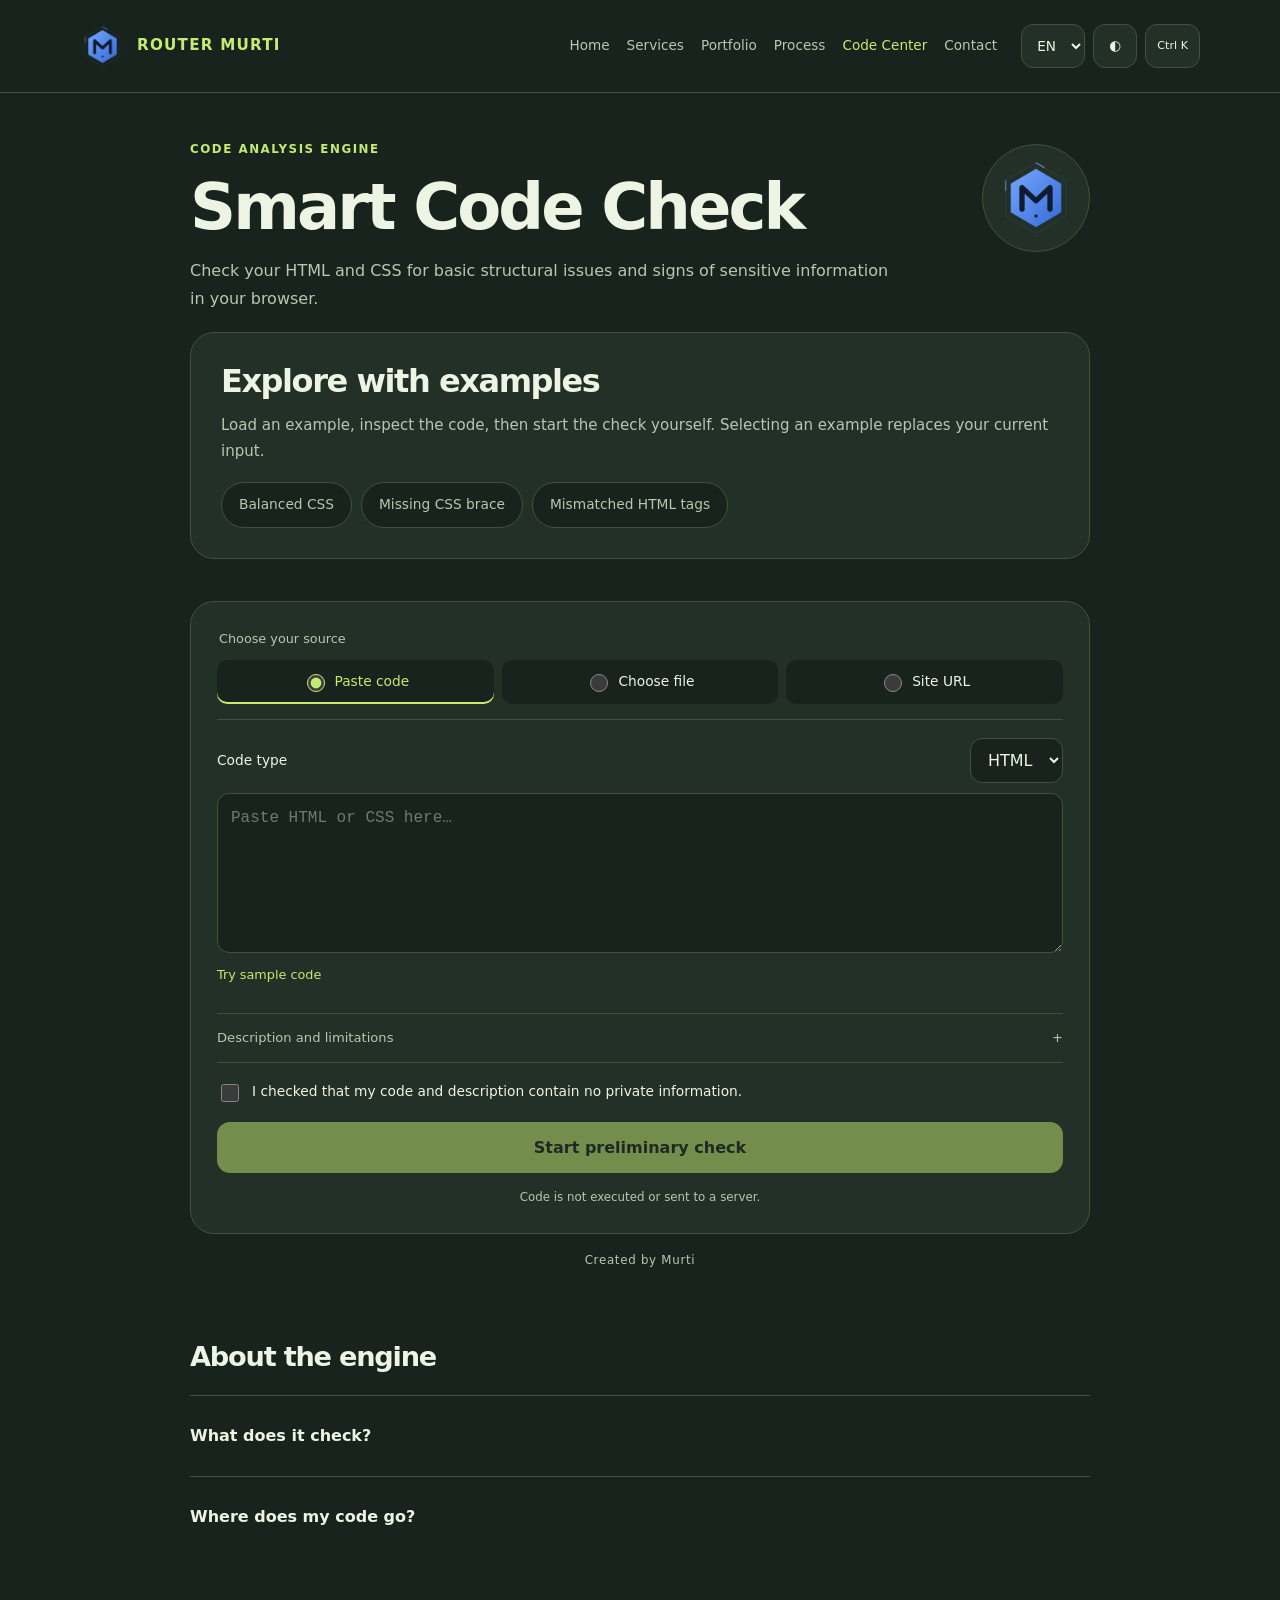
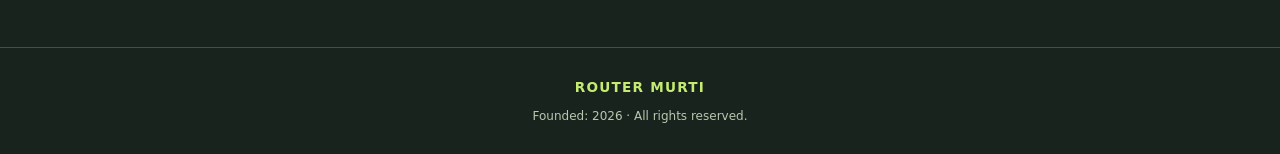
==== commit 5d45c532: "Add tailored interactive experiences to services, projects, process and contact Keep the approved fo" ====
--- a/code-center.html
+++ b/code-center.html
@@ -8,5 +8,5 @@
   <link rel="icon" type="image/png" href="assets/router-murti-logo.png">
   <meta name="theme-color" content="#19231D">
   <meta http-equiv="Content-Security-Policy" content="default-src 'self'; script-src 'self'; style-src 'self'; img-src 'self' data:; font-src 'self'; connect-src 'none'; object-src 'none'; base-uri 'none'; form-action 'self'">
-  <link rel="stylesheet" href="assets/style.css?v=studio-20261022">
-</head><body data-page="code-center.html"><header class="site-header"><div class="wrap nav"><a class="brand" href="index.html" aria-label="Router Murti"><img src="assets/router-murti-logo.png" width="45" height="49" alt=""><span class="brand-name">ROUTER MURTI</span></a><nav id="main-nav" class="main-nav" aria-label="Menü"><a href="index.html"><span data-i18n="Ana Sayfa">Ana sayfa</span></a><a href="services.html"><span data-i18n="Hizmetler">Hizmetler</span></a><a href="portfolio.html"><span data-i18n="Portföy">Portföy</span></a><a href="process.html"><span data-i18n="Süreç">Süreç</span></a><a href="code-center.html" aria-current="page"><span data-i18n="Kod Merkezi">Kod merkezi</span></a><a href="contact.html"><span data-i18n="İletişim">İletişim</span></a></nav><div class="tools"><select id="lang" data-aria="langLabel" aria-label="Dil seçimi"><option value="tr">TR</option><option value="en">EN</option><option value="de">DE</option><option value="es">ES</option></select><button type="button" class="theme-toggle" id="theme" data-aria="themeLabel" aria-label="Tema">◐</button><button type="button" class="rm-kbtn" data-command-open data-aria="commandLabel">Ctrl K</button></div><button type="button" class="menu-toggle" aria-controls="main-nav" aria-expanded="false" data-menu data-aria="menuLabel"><span data-i18n="menu">Menü</span></button></div></header><main class="wrap"><section class="engine-hero"><div class="engine-top"><div><p data-i18n="engineEyebrow" class="eyebrow">OTO ANALİZ MOTORU</p><h1>Smart Code Check</h1></div><div class="coin-wrap" role="img" data-aria="coinLabel" aria-label="Logo ve Limon jetonu"><div class="v3-coin"><div class="v3-face"><img src="assets/router-murti-logo.png" alt="Router Murti" width="80" height="80"></div><div class="v3-face back"><img src="assets/limon-face.webp" alt="Limon" width="96" height="96"></div></div></div></div><p data-i18n="engineIntro" class="engine-intro">HTML ve CSS kodunuzdaki bazı yapısal sorunları ve hassas bilgi belirtilerini tarayıcınızda inceleyin.</p><section class="rm-check-panel"><form id="rmAnalysisForm"><fieldset class="rm-tabs"><legend data-i18n="sourceLegend">İncelemek istediğiniz içerik</legend><label><input type="radio" name="sourceType" value="code" checked><span data-i18n="paste">Kodu yapıştır</span></label><label><input type="radio" name="sourceType" value="file"><span data-i18n="file">Dosya seç</span></label><label><input type="radio" name="sourceType" value="url"><span data-i18n="url">Site adresi</span></label></fieldset><div id="rmCodePane"><div class="rm-code-head"><label for="rmCodeType"><span data-i18n="codeType">Kod türü</span></label><select id="rmCodeType"><option value="html">HTML</option><option value="css">CSS</option></select></div><label class="sr-only" for="rmCode"><span data-i18n="code">İncelenecek kod</span></label><textarea id="rmCode" maxlength="100000" rows="5" spellcheck="false" autocomplete="off" data-placeholder="codePlaceholder" placeholder="HTML veya CSS kodunuzu buraya yapıştırın…"></textarea><button type="button" class="sample-button" data-sample><span data-i18n="sample">Örnek kodu dene</span></button></div><div id="rmFilePane" hidden><label for="rmFile"><span data-i18n="fileLabel">HTML veya CSS dosyası · en fazla 100 KB</span></label><input type="file" id="rmFile" accept=".html,.htm,.css,text/html,text/css"><p data-i18n="fileInfo" class="muted">Dosya bu tarayıcı içinde metin olarak okunur; kod çalıştırılmaz ve sunucuya gönderilmez.</p></div><div id="rmUrlPane" hidden><label for="rmUrl"><span data-i18n="url">Site adresi</span></label><input id="rmUrl" type="url" maxlength="2048" autocomplete="url" placeholder="https://example.com"><p data-i18n="urlInfo" class="muted">URL üzerinden otomatik tarama bu sürümde etkin değildir. Siteye bağlanılmaz; yalnızca adres biçimi kontrol edilir.</p></div><details class="engine-options"><summary><span data-i18n="advanced">Açıklama ve kontrol sınırları</span><span aria-hidden="true">+</span></summary><div><label for="rmProblem"><span data-i18n="problem">Karşılaştığınız sorunu kısaca açıklayın</span></label><textarea id="rmProblem" maxlength="1000" rows="2" data-placeholder="problemPlaceholder" placeholder="Beklenen davranışı ve sorunu yazın. Özel bilgi eklemeyin."></textarea><p data-i18n="limits" class="rm-hint">Bu sınırlı kontrol, kodun hatasız veya tamamen güvenli olduğunu göstermez. Özel bilgileri paylaşmayın. WhatsApp taslağı yalnızca genel özeti içerir; ayrıca onay vermeden açılmaz.</p></div></details><label class="rm-consent"><input type="checkbox" id="rmSafeConsent" required><span data-i18n="safeConsent">Kodda ve açıklamamda özel bilgi bulunmadığını kontrol ettim.</span></label><button class="rm-analyze-btn" type="submit" id="rmAnalyzeBtn" disabled><span data-i18n="start">Ön kontrolü başlat</span></button><p data-i18n="localOnly" class="engine-safe">Kod çalıştırılmaz, sunucuya gönderilmez.</p></form><div id="rmAnalysisResult" class="result" hidden role="status" aria-live="polite"></div></section><p class="created-by">Created by Murti</p></section></main><footer class="site-footer"><div class="wrap"><strong>ROUTER MURTI</strong><small data-i18n="v3.since">Kuruluş: 2026 · Tüm hakları saklıdır.</small></div></footer><script defer src="assets/content.js?v=studio-20261022"></script><script defer src="assets/app.js?v=studio-20261022"></script><script defer src="assets/security-scan.js?v=studio-20261022"></script><script defer src="assets/syntax-check.js?v=studio-20261022"></script><script defer src="assets/code-check.js?v=studio-20261022"></script></body></html>
+  <link rel="stylesheet" href="assets/style.css?v=studio-interactive-20261022">
+</head><body data-page="code-center.html"><header class="site-header"><div class="wrap nav"><a class="brand" href="index.html" aria-label="Router Murti"><img src="assets/router-murti-logo.png" width="45" height="49" alt=""><span class="brand-name">ROUTER MURTI</span></a><nav id="main-nav" class="main-nav" aria-label="Menü"><a href="index.html"><span data-i18n="Ana Sayfa">Ana sayfa</span></a><a href="services.html"><span data-i18n="Hizmetler">Hizmetler</span></a><a href="portfolio.html"><span data-i18n="Portföy">Portföy</span></a><a href="process.html"><span data-i18n="Süreç">Süreç</span></a><a href="code-center.html" aria-current="page"><span data-i18n="Kod Merkezi">Kod merkezi</span></a><a href="contact.html"><span data-i18n="İletişim">İletişim</span></a></nav><div class="tools"><select id="lang" data-aria="langLabel" aria-label="Dil seçimi"><option value="tr">TR</option><option value="en">EN</option><option value="de">DE</option><option value="es">ES</option></select><button type="button" class="theme-toggle" id="theme" data-aria="themeLabel" aria-label="Tema">◐</button><button type="button" class="rm-kbtn" data-command-open data-aria="commandLabel">Ctrl K</button></div><button type="button" class="menu-toggle" aria-controls="main-nav" aria-expanded="false" data-menu data-aria="menuLabel"><span data-i18n="menu">Menü</span></button></div></header><main class="wrap"><section class="engine-hero"><div class="engine-top"><div><p data-i18n="engineEyebrow" class="eyebrow">OTO ANALİZ MOTORU</p><h1>Smart Code Check</h1></div><div class="coin-wrap" role="img" data-aria="coinLabel" aria-label="Logo ve Limon jetonu"><div class="v3-coin"><div class="v3-face"><img src="assets/router-murti-logo.png" alt="Router Murti" width="80" height="80"></div><div class="v3-face back"><img src="assets/limon-face.webp" alt="Limon" width="96" height="96"></div></div></div></div><p data-i18n="engineIntro" class="engine-intro">HTML ve CSS kodunuzdaki bazı yapısal sorunları ve hassas bilgi belirtilerini tarayıcınızda inceleyin.</p><section class="studio-panel example-lab"><h2 data-i18n="x.labTitle">Örneklerle keşfedin</h2><p data-i18n="x.labNote" class="muted">Bir örnek yükleyin, kodu inceleyin ve kendi isteğinizle analizi başlatın. Örnek seçmek mevcut girişinizi değiştirir.</p><div class="studio-chips"><button type="button" class="studio-chip" data-lab="valid"><span data-i18n="x.sampleValid">Dengeli CSS</span></button><button type="button" class="studio-chip" data-lab="broken"><span data-i18n="x.sampleBroken">Eksik CSS parantezi</span></button><button type="button" class="studio-chip" data-lab="html"><span data-i18n="x.sampleHTML">HTML etiket uyumsuzluğu</span></button></div></section><section class="rm-check-panel"><form id="rmAnalysisForm"><fieldset class="rm-tabs"><legend data-i18n="sourceLegend">İncelemek istediğiniz içerik</legend><label><input type="radio" name="sourceType" value="code" checked><span data-i18n="paste">Kodu yapıştır</span></label><label><input type="radio" name="sourceType" value="file"><span data-i18n="file">Dosya seç</span></label><label><input type="radio" name="sourceType" value="url"><span data-i18n="url">Site adresi</span></label></fieldset><div id="rmCodePane"><div class="rm-code-head"><label for="rmCodeType"><span data-i18n="codeType">Kod türü</span></label><select id="rmCodeType"><option value="html">HTML</option><option value="css">CSS</option></select></div><label class="sr-only" for="rmCode"><span data-i18n="code">İncelenecek kod</span></label><textarea id="rmCode" maxlength="100000" rows="5" spellcheck="false" autocomplete="off" data-placeholder="codePlaceholder" placeholder="HTML veya CSS kodunuzu buraya yapıştırın…"></textarea><button type="button" class="sample-button" data-sample><span data-i18n="sample">Örnek kodu dene</span></button></div><div id="rmFilePane" hidden><label for="rmFile"><span data-i18n="fileLabel">HTML veya CSS dosyası · en fazla 100 KB</span></label><input type="file" id="rmFile" accept=".html,.htm,.css,text/html,text/css"><p data-i18n="fileInfo" class="muted">Dosya bu tarayıcı içinde metin olarak okunur; kod çalıştırılmaz ve sunucuya gönderilmez.</p></div><div id="rmUrlPane" hidden><label for="rmUrl"><span data-i18n="url">Site adresi</span></label><input id="rmUrl" type="url" maxlength="2048" autocomplete="url" placeholder="https://example.com"><p data-i18n="urlInfo" class="muted">URL üzerinden otomatik tarama bu sürümde etkin değildir. Siteye bağlanılmaz; yalnızca adres biçimi kontrol edilir.</p></div><details class="engine-options"><summary><span data-i18n="advanced">Açıklama ve kontrol sınırları</span><span aria-hidden="true">+</span></summary><div><label for="rmProblem"><span data-i18n="problem">Karşılaştığınız sorunu kısaca açıklayın</span></label><textarea id="rmProblem" maxlength="1000" rows="2" data-placeholder="problemPlaceholder" placeholder="Beklenen davranışı ve sorunu yazın. Özel bilgi eklemeyin."></textarea><p data-i18n="limits" class="rm-hint">Bu sınırlı kontrol, kodun hatasız veya tamamen güvenli olduğunu göstermez. Özel bilgileri paylaşmayın. WhatsApp taslağı yalnızca genel özeti içerir; ayrıca onay vermeden açılmaz.</p></div></details><label class="rm-consent"><input type="checkbox" id="rmSafeConsent" required><span data-i18n="safeConsent">Kodda ve açıklamamda özel bilgi bulunmadığını kontrol ettim.</span></label><button class="rm-analyze-btn" type="submit" id="rmAnalyzeBtn" disabled><span data-i18n="start">Ön kontrolü başlat</span></button><p data-i18n="localOnly" class="engine-safe">Kod çalıştırılmaz, sunucuya gönderilmez.</p></form><div id="rmAnalysisResult" class="result" hidden role="status" aria-live="polite"></div></section><p class="created-by">Created by Murti</p></section><section class="section engine-faq"><h2 data-i18n="x.faqTitle">Motoru tanıyın</h2><details><summary><span data-i18n="x.faq1">Neyi kontrol eder?</span></summary><p data-i18n="x.faq1Body">HTML etiketleri ve CSS parantezleri gibi temel sözdizimi işaretlerini inceler. Sonuçlar olası sorunlara işaret eder; tam doğrulama veya güvenlik garantisi değildir.</p></details><details><summary><span data-i18n="x.faq2">Kodum nereye gider?</span></summary><p data-i18n="x.faq2Body">Kontrol bu tarayıcıda yapılır; kod site sunucusuna gönderilmez. WhatsApp özeti ayrı onay ister. URL taraması desteklenmez.</p></details></section></main><footer class="site-footer"><div class="wrap"><strong>ROUTER MURTI</strong><small data-i18n="v3.since">Kuruluş: 2026 · Tüm hakları saklıdır.</small></div></footer><script defer src="assets/content.js?v=studio-interactive-20261022"></script><script defer src="assets/app.js?v=studio-20261022"></script><script defer src="assets/security-scan.js?v=studio-20261022"></script><script defer src="assets/syntax-check.js?v=studio-20261022"></script><script defer src="assets/code-check.js?v=studio-20261022"></script><script defer src="assets/interactions.js?v=studio-interactive-20261022"></script></body></html>
--- a/assets/style.css
+++ b/assets/style.css
@@ -25,3 +25,8 @@
 /* Keep the first analysis action within a typical phone screen. */
 @media(max-width:700px){.rm-tabs legend{position:absolute;width:1px;height:1px;overflow:hidden;clip:rect(0,0,0,0);white-space:nowrap}.rm-check-panel #rmCode{height:106px;min-height:106px}.engine-options{margin:10px 0}.engine-options summary{min-height:42px}.engine-hero .engine-intro{margin-bottom:13px}.engine-hero .hero-request{margin-bottom:14px}}
 @media(prefers-reduced-motion:reduce){html{scroll-behavior:auto}*,*:before,*:after{animation:none!important;transition:none!important}}
+/* Page-specific interactive experiences; original forest & lime tokens. */
+.studio-panel{padding:30px;border:1px solid var(--line);border-radius:24px;background:var(--panel);margin:24px 0 42px}.studio-panel h2{font-size:clamp(1.4rem,3vw,2rem);margin-bottom:14px}.studio-panel p{font-size:.94rem}.studio-chips{display:flex;gap:9px;flex-wrap:wrap}.studio-chip{min-height:46px;padding:10px 17px;border:1px solid var(--line);border-radius:99px;background:var(--bg);color:var(--muted);font-size:.86rem;transition:background .2s,color .2s,transform .2s}.studio-chip:hover{border-color:var(--accent);color:var(--ink);transform:translateY(-2px)}.studio-chip[aria-pressed=true]{background:var(--accent);color:var(--on-accent);border-color:var(--accent)}.service-insight{display:grid;grid-template-columns:70px minmax(0,1fr);gap:24px;margin-top:28px;border-top:1px solid var(--line);padding-top:26px}.studio-index{color:var(--accent);font-size:3.5rem;line-height:1;letter-spacing:-.07em}.service-insight h3{font-size:1.5rem}.service-insight p{margin-bottom:8px}.service-insight.is-changing{animation:insight-in .35s ease}.project-tools{margin-bottom:28px}.filter-count{font-size:.78rem;color:var(--muted);margin:12px 0 0}.project-directory details:not([hidden]){animation:insight-in .3s ease}.studio-step{display:block;font-size:.78rem;letter-spacing:.15em;color:var(--accent);margin-bottom:14px}.step-output{display:grid;gap:7px;padding:17px 20px;border:1px solid var(--line);border-radius:14px;background:var(--panel);margin-top:22px}.step-output small{color:var(--muted);font-size:.75rem}.step-output strong{font-weight:550;font-size:.95rem;color:var(--accent)}.process-controls{display:flex;gap:12px;justify-content:space-between;margin-top:26px}.process-panel:not([hidden]){animation:insight-in .45s ease}.brief-guide{margin-bottom:28px}.brief-guide p{margin-bottom:0}.brief-meter{margin:25px 0;padding:20px 0;border-block:1px solid var(--line)}.brief-meter h3{font-size:1rem;letter-spacing:0}.brief-meter ul{list-style:none;padding:0;margin:12px 0;display:grid;gap:10px}.brief-meter li{display:flex;gap:10px;align-items:center;color:var(--muted);font-size:.8rem}.brief-indicator{width:9px;height:9px;border-radius:50%;border:1px solid var(--muted);flex:none}.brief-meter li[data-ready=true]{color:var(--accent)}.brief-meter li[data-ready=true] .brief-indicator{background:var(--accent);border-color:var(--accent)}.brief-meter p{margin:12px 0 0}.example-lab{margin-top:14px}.engine-faq{max-width:900px;margin-inline:auto}.engine-faq h2{font-size:1.7rem}.engine-faq details{border-top:1px solid var(--line);padding:18px 0}.engine-faq summary{font-weight:600;min-height:44px;display:flex;align-items:center}.engine-faq p{color:var(--muted);font-size:.92rem;max-width:760px}.directory details:target{scroll-margin-top:130px}.studio-panel:focus-within{border-color:var(--muted)}@keyframes insight-in{from{opacity:.35;transform:translateY(8px)}to{opacity:1;transform:translateY(0)}}
+@media(min-width:900px){body[data-page="services.html"] .service-picker{display:grid;grid-template-columns:1fr 1.15fr;column-gap:40px}.service-picker>h2,.service-picker>p,.service-picker>.studio-chips{grid-column:1}.service-picker>.service-insight{grid-column:2;grid-row:1/4;border-top:0;border-left:1px solid var(--line);padding:0 0 0 30px;margin:0}.service-picker>.studio-chips{align-content:start}body[data-page="process.html"] .process-panel{max-width:850px;padding:28px 32px;background:var(--panel);border-radius:0 20px 20px 0}.engine-faq{padding-bottom:25px}}
+@media(max-width:700px){.studio-panel{padding:22px;margin:15px 0 30px;border-radius:20px}.studio-panel p{font-size:.86rem}.studio-chip{font-size:.78rem;padding:10px 13px}.service-insight{grid-template-columns:44px minmax(0,1fr);gap:14px;padding-top:22px;margin-top:22px}.studio-index{font-size:2.6rem}.service-insight h3{font-size:1.25rem}.service-insight p{font-size:.86rem;line-height:1.8}.process-controls .studio-chip{max-width:48%}.step-output{padding:16px}.example-lab .studio-chips{gap:8px}.project-tools .studio-chips{gap:7px}.project-tools .studio-chip{font-size:.75rem}.engine-faq p{font-size:.86rem}}
+@media(prefers-reduced-motion:reduce){.studio-chip,.project-directory details:not([hidden]),.service-insight.is-changing,.process-panel:not([hidden]){animation:none;transition:none;transform:none}}
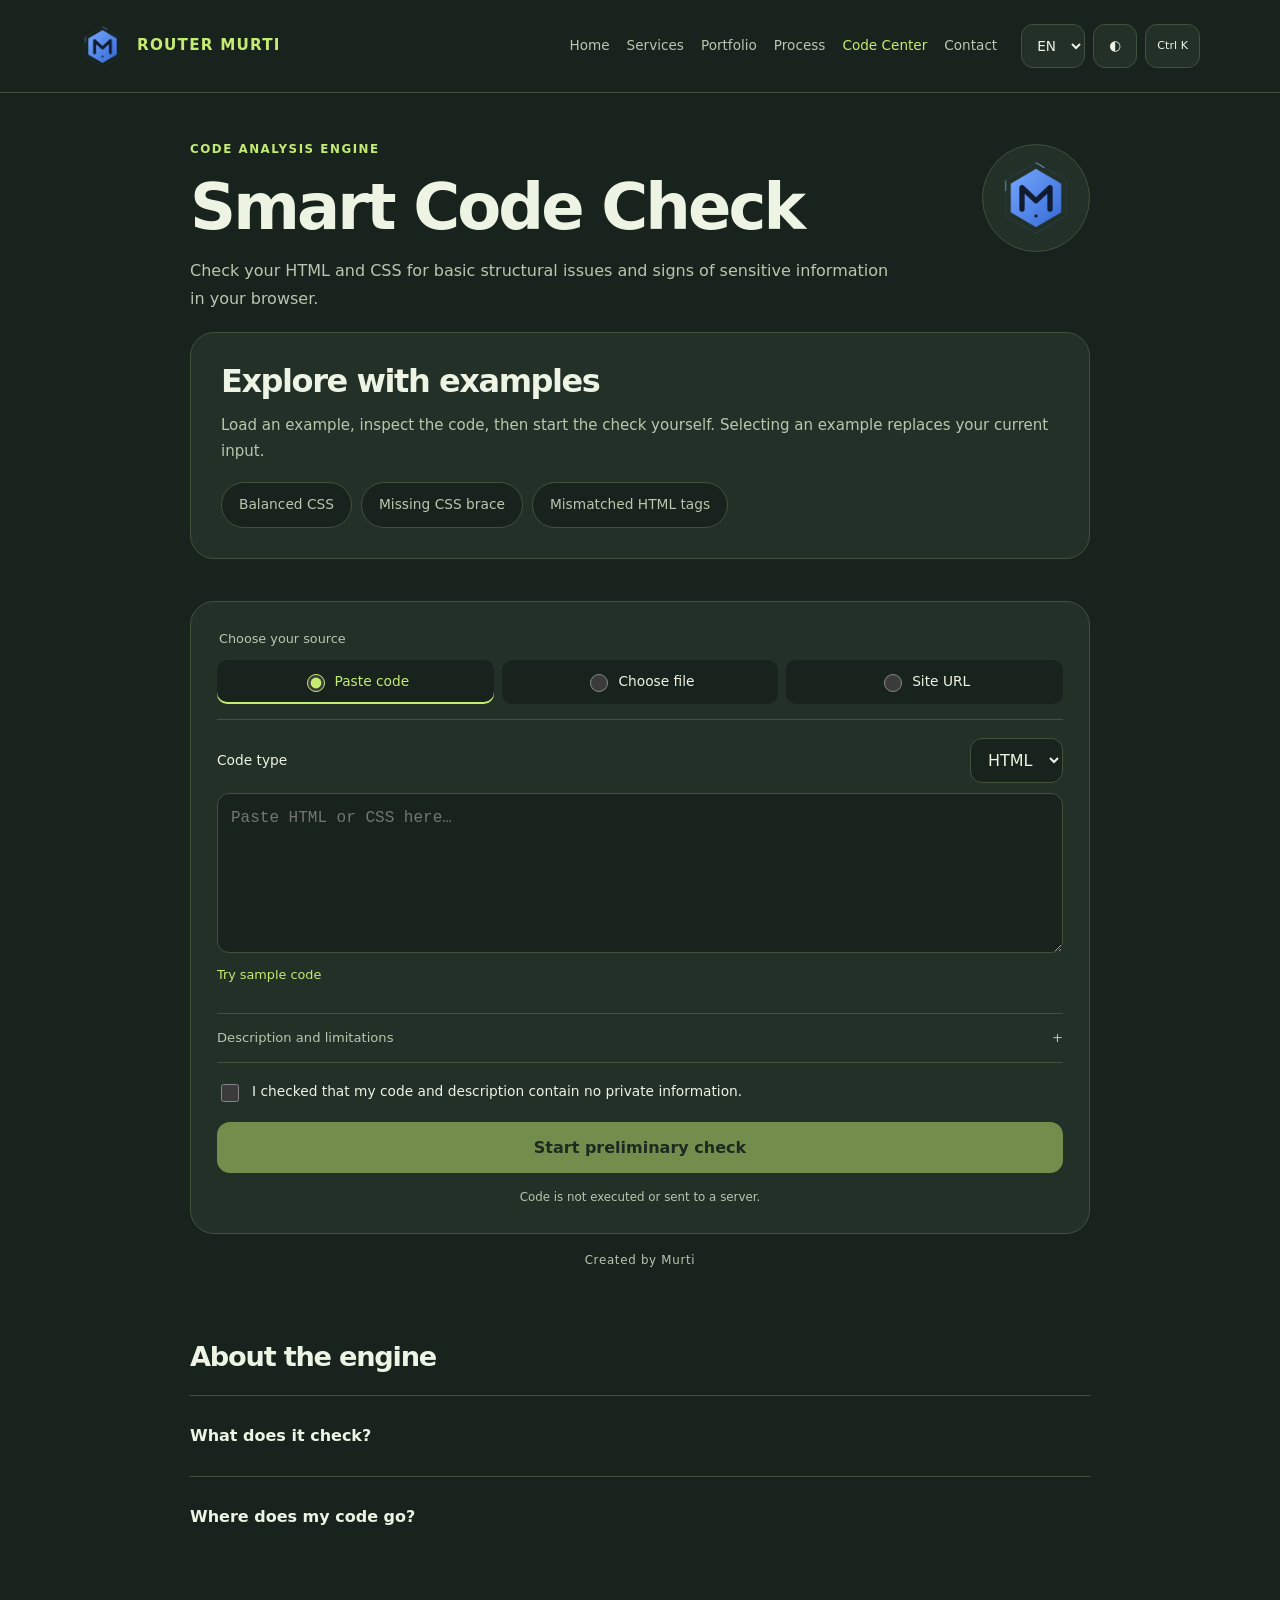
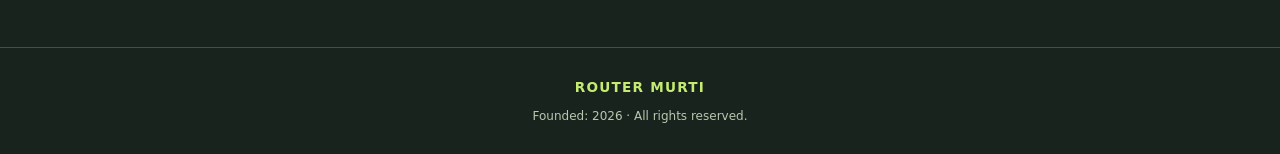
==== commit 12f5767d: "Use @routermurti on Telegram as the sole contact channel Remove the phone and inactive contact chann" ====
--- a/code-center.html
+++ b/code-center.html
@@ -9,4 +9,4 @@
   <meta name="theme-color" content="#19231D">
   <meta http-equiv="Content-Security-Policy" content="default-src 'self'; script-src 'self'; style-src 'self'; img-src 'self' data:; font-src 'self'; connect-src 'none'; object-src 'none'; base-uri 'none'; form-action 'self'">
   <link rel="stylesheet" href="assets/style.css?v=studio-interactive-20261022">
-</head><body data-page="code-center.html"><header class="site-header"><div class="wrap nav"><a class="brand" href="index.html" aria-label="Router Murti"><img src="assets/router-murti-logo.png" width="45" height="49" alt=""><span class="brand-name">ROUTER MURTI</span></a><nav id="main-nav" class="main-nav" aria-label="Menü"><a href="index.html"><span data-i18n="Ana Sayfa">Ana sayfa</span></a><a href="services.html"><span data-i18n="Hizmetler">Hizmetler</span></a><a href="portfolio.html"><span data-i18n="Portföy">Portföy</span></a><a href="process.html"><span data-i18n="Süreç">Süreç</span></a><a href="code-center.html" aria-current="page"><span data-i18n="Kod Merkezi">Kod merkezi</span></a><a href="contact.html"><span data-i18n="İletişim">İletişim</span></a></nav><div class="tools"><select id="lang" data-aria="langLabel" aria-label="Dil seçimi"><option value="tr">TR</option><option value="en">EN</option><option value="de">DE</option><option value="es">ES</option></select><button type="button" class="theme-toggle" id="theme" data-aria="themeLabel" aria-label="Tema">◐</button><button type="button" class="rm-kbtn" data-command-open data-aria="commandLabel">Ctrl K</button></div><button type="button" class="menu-toggle" aria-controls="main-nav" aria-expanded="false" data-menu data-aria="menuLabel"><span data-i18n="menu">Menü</span></button></div></header><main class="wrap"><section class="engine-hero"><div class="engine-top"><div><p data-i18n="engineEyebrow" class="eyebrow">OTO ANALİZ MOTORU</p><h1>Smart Code Check</h1></div><div class="coin-wrap" role="img" data-aria="coinLabel" aria-label="Logo ve Limon jetonu"><div class="v3-coin"><div class="v3-face"><img src="assets/router-murti-logo.png" alt="Router Murti" width="80" height="80"></div><div class="v3-face back"><img src="assets/limon-face.webp" alt="Limon" width="96" height="96"></div></div></div></div><p data-i18n="engineIntro" class="engine-intro">HTML ve CSS kodunuzdaki bazı yapısal sorunları ve hassas bilgi belirtilerini tarayıcınızda inceleyin.</p><section class="studio-panel example-lab"><h2 data-i18n="x.labTitle">Örneklerle keşfedin</h2><p data-i18n="x.labNote" class="muted">Bir örnek yükleyin, kodu inceleyin ve kendi isteğinizle analizi başlatın. Örnek seçmek mevcut girişinizi değiştirir.</p><div class="studio-chips"><button type="button" class="studio-chip" data-lab="valid"><span data-i18n="x.sampleValid">Dengeli CSS</span></button><button type="button" class="studio-chip" data-lab="broken"><span data-i18n="x.sampleBroken">Eksik CSS parantezi</span></button><button type="button" class="studio-chip" data-lab="html"><span data-i18n="x.sampleHTML">HTML etiket uyumsuzluğu</span></button></div></section><section class="rm-check-panel"><form id="rmAnalysisForm"><fieldset class="rm-tabs"><legend data-i18n="sourceLegend">İncelemek istediğiniz içerik</legend><label><input type="radio" name="sourceType" value="code" checked><span data-i18n="paste">Kodu yapıştır</span></label><label><input type="radio" name="sourceType" value="file"><span data-i18n="file">Dosya seç</span></label><label><input type="radio" name="sourceType" value="url"><span data-i18n="url">Site adresi</span></label></fieldset><div id="rmCodePane"><div class="rm-code-head"><label for="rmCodeType"><span data-i18n="codeType">Kod türü</span></label><select id="rmCodeType"><option value="html">HTML</option><option value="css">CSS</option></select></div><label class="sr-only" for="rmCode"><span data-i18n="code">İncelenecek kod</span></label><textarea id="rmCode" maxlength="100000" rows="5" spellcheck="false" autocomplete="off" data-placeholder="codePlaceholder" placeholder="HTML veya CSS kodunuzu buraya yapıştırın…"></textarea><button type="button" class="sample-button" data-sample><span data-i18n="sample">Örnek kodu dene</span></button></div><div id="rmFilePane" hidden><label for="rmFile"><span data-i18n="fileLabel">HTML veya CSS dosyası · en fazla 100 KB</span></label><input type="file" id="rmFile" accept=".html,.htm,.css,text/html,text/css"><p data-i18n="fileInfo" class="muted">Dosya bu tarayıcı içinde metin olarak okunur; kod çalıştırılmaz ve sunucuya gönderilmez.</p></div><div id="rmUrlPane" hidden><label for="rmUrl"><span data-i18n="url">Site adresi</span></label><input id="rmUrl" type="url" maxlength="2048" autocomplete="url" placeholder="https://example.com"><p data-i18n="urlInfo" class="muted">URL üzerinden otomatik tarama bu sürümde etkin değildir. Siteye bağlanılmaz; yalnızca adres biçimi kontrol edilir.</p></div><details class="engine-options"><summary><span data-i18n="advanced">Açıklama ve kontrol sınırları</span><span aria-hidden="true">+</span></summary><div><label for="rmProblem"><span data-i18n="problem">Karşılaştığınız sorunu kısaca açıklayın</span></label><textarea id="rmProblem" maxlength="1000" rows="2" data-placeholder="problemPlaceholder" placeholder="Beklenen davranışı ve sorunu yazın. Özel bilgi eklemeyin."></textarea><p data-i18n="limits" class="rm-hint">Bu sınırlı kontrol, kodun hatasız veya tamamen güvenli olduğunu göstermez. Özel bilgileri paylaşmayın. WhatsApp taslağı yalnızca genel özeti içerir; ayrıca onay vermeden açılmaz.</p></div></details><label class="rm-consent"><input type="checkbox" id="rmSafeConsent" required><span data-i18n="safeConsent">Kodda ve açıklamamda özel bilgi bulunmadığını kontrol ettim.</span></label><button class="rm-analyze-btn" type="submit" id="rmAnalyzeBtn" disabled><span data-i18n="start">Ön kontrolü başlat</span></button><p data-i18n="localOnly" class="engine-safe">Kod çalıştırılmaz, sunucuya gönderilmez.</p></form><div id="rmAnalysisResult" class="result" hidden role="status" aria-live="polite"></div></section><p class="created-by">Created by Murti</p></section><section class="section engine-faq"><h2 data-i18n="x.faqTitle">Motoru tanıyın</h2><details><summary><span data-i18n="x.faq1">Neyi kontrol eder?</span></summary><p data-i18n="x.faq1Body">HTML etiketleri ve CSS parantezleri gibi temel sözdizimi işaretlerini inceler. Sonuçlar olası sorunlara işaret eder; tam doğrulama veya güvenlik garantisi değildir.</p></details><details><summary><span data-i18n="x.faq2">Kodum nereye gider?</span></summary><p data-i18n="x.faq2Body">Kontrol bu tarayıcıda yapılır; kod site sunucusuna gönderilmez. WhatsApp özeti ayrı onay ister. URL taraması desteklenmez.</p></details></section></main><footer class="site-footer"><div class="wrap"><strong>ROUTER MURTI</strong><small data-i18n="v3.since">Kuruluş: 2026 · Tüm hakları saklıdır.</small></div></footer><script defer src="assets/content.js?v=studio-interactive-20261022"></script><script defer src="assets/app.js?v=studio-20261022"></script><script defer src="assets/security-scan.js?v=studio-20261022"></script><script defer src="assets/syntax-check.js?v=studio-20261022"></script><script defer src="assets/code-check.js?v=studio-20261022"></script><script defer src="assets/interactions.js?v=studio-interactive-20261022"></script></body></html>
+</head><body data-page="code-center.html"><header class="site-header"><div class="wrap nav"><a class="brand" href="index.html" aria-label="Router Murti"><img src="assets/router-murti-logo.png" width="45" height="49" alt=""><span class="brand-name">ROUTER MURTI</span></a><nav id="main-nav" class="main-nav" aria-label="Menü"><a href="index.html"><span data-i18n="Ana Sayfa">Ana sayfa</span></a><a href="services.html"><span data-i18n="Hizmetler">Hizmetler</span></a><a href="portfolio.html"><span data-i18n="Portföy">Portföy</span></a><a href="process.html"><span data-i18n="Süreç">Süreç</span></a><a href="code-center.html" aria-current="page"><span data-i18n="Kod Merkezi">Kod merkezi</span></a><a href="contact.html"><span data-i18n="İletişim">İletişim</span></a></nav><div class="tools"><select id="lang" data-aria="langLabel" aria-label="Dil seçimi"><option value="tr">TR</option><option value="en">EN</option><option value="de">DE</option><option value="es">ES</option></select><button type="button" class="theme-toggle" id="theme" data-aria="themeLabel" aria-label="Tema">◐</button><button type="button" class="rm-kbtn" data-command-open data-aria="commandLabel">Ctrl K</button></div><button type="button" class="menu-toggle" aria-controls="main-nav" aria-expanded="false" data-menu data-aria="menuLabel"><span data-i18n="menu">Menü</span></button></div></header><main class="wrap"><section class="engine-hero"><div class="engine-top"><div><p data-i18n="engineEyebrow" class="eyebrow">OTO ANALİZ MOTORU</p><h1>Smart Code Check</h1></div><div class="coin-wrap" role="img" data-aria="coinLabel" aria-label="Logo ve Limon jetonu"><div class="v3-coin"><div class="v3-face"><img src="assets/router-murti-logo.png" alt="Router Murti" width="80" height="80"></div><div class="v3-face back"><img src="assets/limon-face.webp" alt="Limon" width="96" height="96"></div></div></div></div><p data-i18n="engineIntro" class="engine-intro">HTML ve CSS kodunuzdaki bazı yapısal sorunları ve hassas bilgi belirtilerini tarayıcınızda inceleyin.</p><section class="studio-panel example-lab"><h2 data-i18n="x.labTitle">Örneklerle keşfedin</h2><p data-i18n="x.labNote" class="muted">Bir örnek yükleyin, kodu inceleyin ve kendi isteğinizle analizi başlatın. Örnek seçmek mevcut girişinizi değiştirir.</p><div class="studio-chips"><button type="button" class="studio-chip" data-lab="valid"><span data-i18n="x.sampleValid">Dengeli CSS</span></button><button type="button" class="studio-chip" data-lab="broken"><span data-i18n="x.sampleBroken">Eksik CSS parantezi</span></button><button type="button" class="studio-chip" data-lab="html"><span data-i18n="x.sampleHTML">HTML etiket uyumsuzluğu</span></button></div></section><section class="rm-check-panel"><form id="rmAnalysisForm"><fieldset class="rm-tabs"><legend data-i18n="sourceLegend">İncelemek istediğiniz içerik</legend><label><input type="radio" name="sourceType" value="code" checked><span data-i18n="paste">Kodu yapıştır</span></label><label><input type="radio" name="sourceType" value="file"><span data-i18n="file">Dosya seç</span></label><label><input type="radio" name="sourceType" value="url"><span data-i18n="url">Site adresi</span></label></fieldset><div id="rmCodePane"><div class="rm-code-head"><label for="rmCodeType"><span data-i18n="codeType">Kod türü</span></label><select id="rmCodeType"><option value="html">HTML</option><option value="css">CSS</option></select></div><label class="sr-only" for="rmCode"><span data-i18n="code">İncelenecek kod</span></label><textarea id="rmCode" maxlength="100000" rows="5" spellcheck="false" autocomplete="off" data-placeholder="codePlaceholder" placeholder="HTML veya CSS kodunuzu buraya yapıştırın…"></textarea><button type="button" class="sample-button" data-sample><span data-i18n="sample">Örnek kodu dene</span></button></div><div id="rmFilePane" hidden><label for="rmFile"><span data-i18n="fileLabel">HTML veya CSS dosyası · en fazla 100 KB</span></label><input type="file" id="rmFile" accept=".html,.htm,.css,text/html,text/css"><p data-i18n="fileInfo" class="muted">Dosya bu tarayıcı içinde metin olarak okunur; kod çalıştırılmaz ve sunucuya gönderilmez.</p></div><div id="rmUrlPane" hidden><label for="rmUrl"><span data-i18n="url">Site adresi</span></label><input id="rmUrl" type="url" maxlength="2048" autocomplete="url" placeholder="https://example.com"><p data-i18n="urlInfo" class="muted">URL üzerinden otomatik tarama bu sürümde etkin değildir. Siteye bağlanılmaz; yalnızca adres biçimi kontrol edilir.</p></div><details class="engine-options"><summary><span data-i18n="advanced">Açıklama ve kontrol sınırları</span><span aria-hidden="true">+</span></summary><div><label for="rmProblem"><span data-i18n="problem">Karşılaştığınız sorunu kısaca açıklayın</span></label><textarea id="rmProblem" maxlength="1000" rows="2" data-placeholder="problemPlaceholder" placeholder="Beklenen davranışı ve sorunu yazın. Özel bilgi eklemeyin."></textarea><p data-i18n="limits" class="rm-hint">Bu sınırlı kontrol, kodun hatasız veya tamamen güvenli olduğunu göstermez. Özel bilgileri paylaşmayın. Telegram taslağı yalnızca genel özeti içerir; ayrıca onay vermeden açılmaz.</p></div></details><label class="rm-consent"><input type="checkbox" id="rmSafeConsent" required><span data-i18n="safeConsent">Kodda ve açıklamamda özel bilgi bulunmadığını kontrol ettim.</span></label><button class="rm-analyze-btn" type="submit" id="rmAnalyzeBtn" disabled><span data-i18n="start">Ön kontrolü başlat</span></button><p data-i18n="localOnly" class="engine-safe">Kod çalıştırılmaz, sunucuya gönderilmez.</p></form><div id="rmAnalysisResult" class="result" hidden role="status" aria-live="polite"></div></section><p class="created-by">Created by Murti</p></section><section class="section engine-faq"><h2 data-i18n="x.faqTitle">Motoru tanıyın</h2><details><summary><span data-i18n="x.faq1">Neyi kontrol eder?</span></summary><p data-i18n="x.faq1Body">HTML etiketleri ve CSS parantezleri gibi temel sözdizimi işaretlerini inceler. Sonuçlar olası sorunlara işaret eder; tam doğrulama veya güvenlik garantisi değildir.</p></details><details><summary><span data-i18n="x.faq2">Kodum nereye gider?</span></summary><p data-i18n="x.faq2Body">Kontrol bu tarayıcıda yapılır; kod site sunucusuna gönderilmez. Telegram özeti ayrı onay ister. URL taraması desteklenmez.</p></details></section></main><footer class="site-footer"><div class="wrap"><strong>ROUTER MURTI</strong><small data-i18n="v3.since">Kuruluş: 2026 · Tüm hakları saklıdır.</small></div></footer><script defer src="assets/content.js?v=telegram-20261022"></script><script defer src="assets/app.js?v=studio-20261022"></script><script defer src="assets/security-scan.js?v=studio-20261022"></script><script defer src="assets/syntax-check.js?v=studio-20261022"></script><script defer src="assets/code-check.js?v=telegram-20261022"></script><script defer src="assets/interactions.js?v=studio-interactive-20261022"></script></body></html>
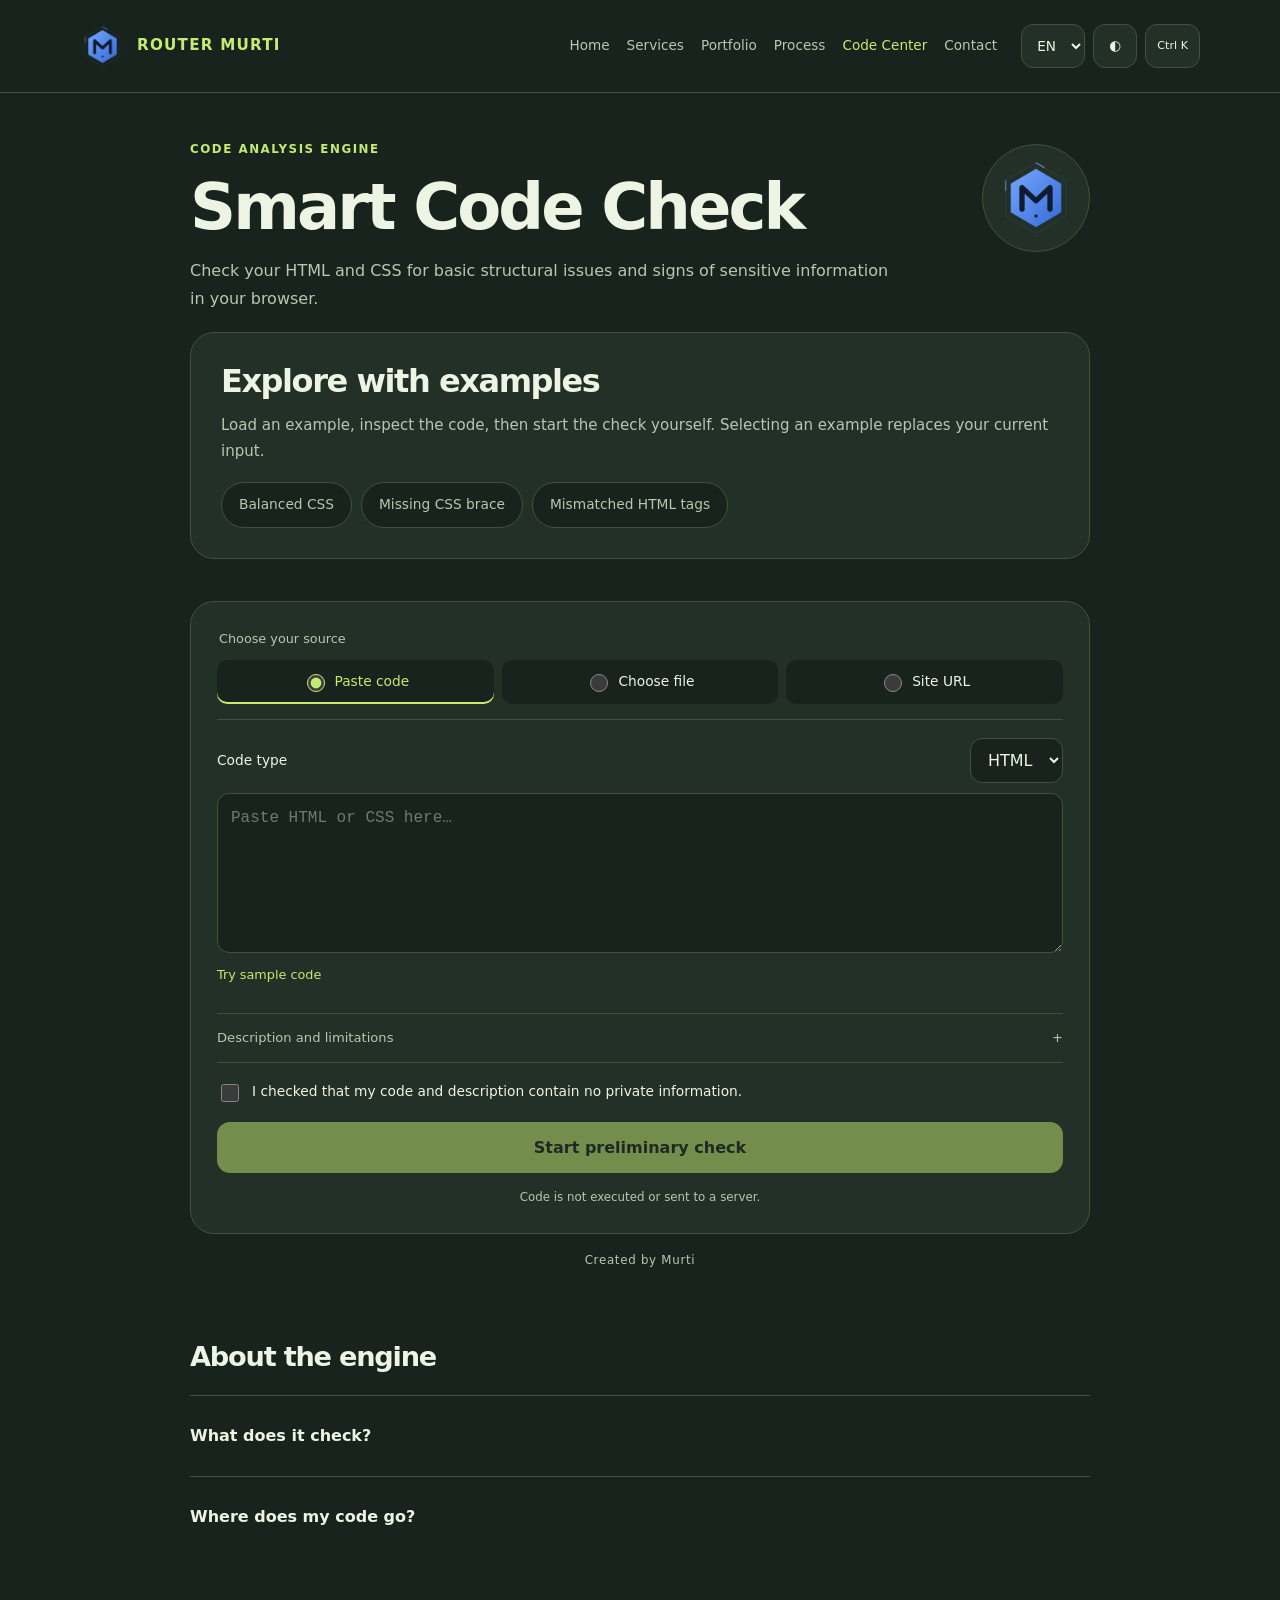
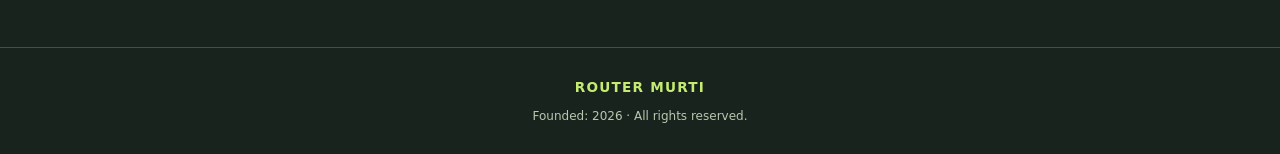
==== commit 9bec8d1a: "Fix sensitive input detection, isolate code analysis and restore tab validation" ====
--- a/code-center.html
+++ b/code-center.html
@@ -9,4 +9,5 @@
   <meta name="theme-color" content="#19231D">
   <meta http-equiv="Content-Security-Policy" content="default-src 'self'; script-src 'self'; style-src 'self'; img-src 'self' data:; font-src 'self'; connect-src 'none'; object-src 'none'; base-uri 'none'; form-action 'self'">
   <link rel="stylesheet" href="assets/style.css?v=studio-interactive-20261022">
-</head><body data-page="code-center.html"><header class="site-header"><div class="wrap nav"><a class="brand" href="index.html" aria-label="Router Murti"><img src="assets/router-murti-logo.png" width="45" height="49" alt=""><span class="brand-name">ROUTER MURTI</span></a><nav id="main-nav" class="main-nav" aria-label="Menü"><a href="index.html"><span data-i18n="Ana Sayfa">Ana sayfa</span></a><a href="services.html"><span data-i18n="Hizmetler">Hizmetler</span></a><a href="portfolio.html"><span data-i18n="Portföy">Portföy</span></a><a href="process.html"><span data-i18n="Süreç">Süreç</span></a><a href="code-center.html" aria-current="page"><span data-i18n="Kod Merkezi">Kod merkezi</span></a><a href="contact.html"><span data-i18n="İletişim">İletişim</span></a></nav><div class="tools"><select id="lang" data-aria="langLabel" aria-label="Dil seçimi"><option value="tr">TR</option><option value="en">EN</option><option value="de">DE</option><option value="es">ES</option></select><button type="button" class="theme-toggle" id="theme" data-aria="themeLabel" aria-label="Tema">◐</button><button type="button" class="rm-kbtn" data-command-open data-aria="commandLabel">Ctrl K</button></div><button type="button" class="menu-toggle" aria-controls="main-nav" aria-expanded="false" data-menu data-aria="menuLabel"><span data-i18n="menu">Menü</span></button></div></header><main class="wrap"><section class="engine-hero"><div class="engine-top"><div><p data-i18n="engineEyebrow" class="eyebrow">OTO ANALİZ MOTORU</p><h1>Smart Code Check</h1></div><div class="coin-wrap" role="img" data-aria="coinLabel" aria-label="Logo ve Limon jetonu"><div class="v3-coin"><div class="v3-face"><img src="assets/router-murti-logo.png" alt="Router Murti" width="80" height="80"></div><div class="v3-face back"><img src="assets/limon-face.webp" alt="Limon" width="96" height="96"></div></div></div></div><p data-i18n="engineIntro" class="engine-intro">HTML ve CSS kodunuzdaki bazı yapısal sorunları ve hassas bilgi belirtilerini tarayıcınızda inceleyin.</p><section class="studio-panel example-lab"><h2 data-i18n="x.labTitle">Örneklerle keşfedin</h2><p data-i18n="x.labNote" class="muted">Bir örnek yükleyin, kodu inceleyin ve kendi isteğinizle analizi başlatın. Örnek seçmek mevcut girişinizi değiştirir.</p><div class="studio-chips"><button type="button" class="studio-chip" data-lab="valid"><span data-i18n="x.sampleValid">Dengeli CSS</span></button><button type="button" class="studio-chip" data-lab="broken"><span data-i18n="x.sampleBroken">Eksik CSS parantezi</span></button><button type="button" class="studio-chip" data-lab="html"><span data-i18n="x.sampleHTML">HTML etiket uyumsuzluğu</span></button></div></section><section class="rm-check-panel"><form id="rmAnalysisForm"><fieldset class="rm-tabs"><legend data-i18n="sourceLegend">İncelemek istediğiniz içerik</legend><label><input type="radio" name="sourceType" value="code" checked><span data-i18n="paste">Kodu yapıştır</span></label><label><input type="radio" name="sourceType" value="file"><span data-i18n="file">Dosya seç</span></label><label><input type="radio" name="sourceType" value="url"><span data-i18n="url">Site adresi</span></label></fieldset><div id="rmCodePane"><div class="rm-code-head"><label for="rmCodeType"><span data-i18n="codeType">Kod türü</span></label><select id="rmCodeType"><option value="html">HTML</option><option value="css">CSS</option></select></div><label class="sr-only" for="rmCode"><span data-i18n="code">İncelenecek kod</span></label><textarea id="rmCode" maxlength="100000" rows="5" spellcheck="false" autocomplete="off" data-placeholder="codePlaceholder" placeholder="HTML veya CSS kodunuzu buraya yapıştırın…"></textarea><button type="button" class="sample-button" data-sample><span data-i18n="sample">Örnek kodu dene</span></button></div><div id="rmFilePane" hidden><label for="rmFile"><span data-i18n="fileLabel">HTML veya CSS dosyası · en fazla 100 KB</span></label><input type="file" id="rmFile" accept=".html,.htm,.css,text/html,text/css"><p data-i18n="fileInfo" class="muted">Dosya bu tarayıcı içinde metin olarak okunur; kod çalıştırılmaz ve sunucuya gönderilmez.</p></div><div id="rmUrlPane" hidden><label for="rmUrl"><span data-i18n="url">Site adresi</span></label><input id="rmUrl" type="url" maxlength="2048" autocomplete="url" placeholder="https://example.com"><p data-i18n="urlInfo" class="muted">URL üzerinden otomatik tarama bu sürümde etkin değildir. Siteye bağlanılmaz; yalnızca adres biçimi kontrol edilir.</p></div><details class="engine-options"><summary><span data-i18n="advanced">Açıklama ve kontrol sınırları</span><span aria-hidden="true">+</span></summary><div><label for="rmProblem"><span data-i18n="problem">Karşılaştığınız sorunu kısaca açıklayın</span></label><textarea id="rmProblem" maxlength="1000" rows="2" data-placeholder="problemPlaceholder" placeholder="Beklenen davranışı ve sorunu yazın. Özel bilgi eklemeyin."></textarea><p data-i18n="limits" class="rm-hint">Bu sınırlı kontrol, kodun hatasız veya tamamen güvenli olduğunu göstermez. Özel bilgileri paylaşmayın. Telegram taslağı yalnızca genel özeti içerir; ayrıca onay vermeden açılmaz.</p></div></details><label class="rm-consent"><input type="checkbox" id="rmSafeConsent" required><span data-i18n="safeConsent">Kodda ve açıklamamda özel bilgi bulunmadığını kontrol ettim.</span></label><button class="rm-analyze-btn" type="submit" id="rmAnalyzeBtn" disabled><span data-i18n="start">Ön kontrolü başlat</span></button><p data-i18n="localOnly" class="engine-safe">Kod çalıştırılmaz, sunucuya gönderilmez.</p></form><div id="rmAnalysisResult" class="result" hidden role="status" aria-live="polite"></div></section><p class="created-by">Created by Murti</p></section><section class="section engine-faq"><h2 data-i18n="x.faqTitle">Motoru tanıyın</h2><details><summary><span data-i18n="x.faq1">Neyi kontrol eder?</span></summary><p data-i18n="x.faq1Body">HTML etiketleri ve CSS parantezleri gibi temel sözdizimi işaretlerini inceler. Sonuçlar olası sorunlara işaret eder; tam doğrulama veya güvenlik garantisi değildir.</p></details><details><summary><span data-i18n="x.faq2">Kodum nereye gider?</span></summary><p data-i18n="x.faq2Body">Kontrol bu tarayıcıda yapılır; kod site sunucusuna gönderilmez. Telegram özeti ayrı onay ister. URL taraması desteklenmez.</p></details></section></main><footer class="site-footer"><div class="wrap"><strong>ROUTER MURTI</strong><small data-i18n="v3.since">Kuruluş: 2026 · Tüm hakları saklıdır.</small></div></footer><script defer src="assets/content.js?v=telegram-20261022"></script><script defer src="assets/app.js?v=studio-20261022"></script><script defer src="assets/security-scan.js?v=studio-20261022"></script><script defer src="assets/syntax-check.js?v=studio-20261022"></script><script defer src="assets/code-check.js?v=telegram-20261022"></script><script defer src="assets/interactions.js?v=studio-interactive-20261022"></script></body></html>
+</head><body data-page="code-center.html"><header class="site-header"><div class="wrap nav"><a class="brand" href="index.html" aria-label="Router Murti"><img src="assets/router-murti-logo.png" width="45" height="49" alt=""><span class="brand-name">ROUTER MURTI</span></a><nav id="main-nav" class="main-nav" aria-label="Menü"><a href="index.html"><span data-i18n="Ana Sayfa">Ana sayfa</span></a><a href="services.html"><span data-i18n="Hizmetler">Hizmetler</span></a><a href="portfolio.html"><span data-i18n="Portföy">Portföy</span></a><a href="process.html"><span data-i18n="Süreç">Süreç</span></a><a href="code-center.html" aria-current="page"><span data-i18n="Kod Merkezi">Kod merkezi</span></a><a href="contact.html"><span data-i18n="İletişim">İletişim</span></a></nav><div class="tools"><select id="lang" data-aria="langLabel" aria-label="Dil seçimi"><option value="tr">TR</option><option value="en">EN</option><option value="de">DE</option><option value="es">ES</option></select><button type="button" class="theme-toggle" id="theme" data-aria="themeLabel" aria-label="Tema">◐</button><button type="button" class="rm-kbtn" data-command-open data-aria="commandLabel">Ctrl K</button></div><button type="button" class="menu-toggle" aria-controls="main-nav" aria-expanded="false" data-menu data-aria="menuLabel"><span data-i18n="menu">Menü</span></button></div></header><main class="wrap"><section class="engine-hero"><div class="engine-top"><div><p data-i18n="engineEyebrow" class="eyebrow">OTO ANALİZ MOTORU</p><h1>Smart Code Check</h1></div><div class="coin-wrap" role="img" data-aria="coinLabel" aria-label="Logo ve Limon jetonu"><div class="v3-coin"><div class="v3-face"><img src="assets/router-murti-logo.png" alt="Router Murti" width="80" height="80"></div><div class="v3-face back"><img src="assets/limon-face.webp" alt="Limon" width="96" height="96"></div></div></div></div><p data-i18n="engineIntro" class="engine-intro">HTML ve CSS kodunuzdaki bazı yapısal sorunları ve hassas bilgi belirtilerini tarayıcınızda inceleyin.</p><section class="studio-panel example-lab"><h2 data-i18n="x.labTitle">Örneklerle keşfedin</h2><p data-i18n="x.labNote" class="muted">Bir örnek yükleyin, kodu inceleyin ve kendi isteğinizle analizi başlatın. Örnek seçmek mevcut girişinizi değiştirir.</p><div class="studio-chips"><button type="button" class="studio-chip" data-lab="valid"><span data-i18n="x.sampleValid">Dengeli CSS</span></button><button type="button" class="studio-chip" data-lab="broken"><span data-i18n="x.sampleBroken">Eksik CSS parantezi</span></button><button type="button" class="studio-chip" data-lab="html"><span data-i18n="x.sampleHTML">HTML etiket uyumsuzluğu</span></button></div></section><section class="rm-check-panel"><form id="rmAnalysisForm"><fieldset class="rm-tabs"><legend data-i18n="sourceLegend">İncelemek istediğiniz içerik</legend><label><input type="radio" name="sourceType" value="code" checked><span data-i18n="paste">Kodu yapıştır</span></label><label><input type="radio" name="sourceType" value="file"><span data-i18n="file">Dosya seç</span></label><label><input type="radio" name="sourceType" value="url"><span data-i18n="url">Site adresi</span></label></fieldset><div id="rmCodePane"><div class="rm-code-head"><label for="rmCodeType"><span data-i18n="codeType">Kod türü</span></label><select id="rmCodeType"><option value="html">HTML</option><option value="css">CSS</option></select></div><label class="sr-only" for="rmCode"><span data-i18n="code">İncelenecek kod</span></label><textarea id="rmCode" maxlength="100000" rows="5" spellcheck="false" autocomplete="off" data-placeholder="codePlaceholder" placeholder="HTML veya CSS kodunuzu buraya yapıştırın…"></textarea><button type="button" class="sample-button" data-sample><span data-i18n="sample">Örnek kodu dene</span></button></div><div id="rmFilePane" hidden><label for="rmFile"><span data-i18n="fileLabel">HTML veya CSS dosyası · en fazla 100 KB</span></label><input type="file" id="rmFile" accept=".html,.htm,.css,text/html,text/css"><p data-i18n="fileInfo" class="muted">Dosya bu tarayıcı içinde metin olarak okunur; kod çalıştırılmaz ve sunucuya gönderilmez.</p></div><div id="rmUrlPane" hidden><label for="rmUrl"><span data-i18n="url">Site adresi</span></label><input id="rmUrl" type="url" maxlength="2048" autocomplete="url" placeholder="https://example.com"><p data-i18n="urlInfo" class="muted">URL üzerinden otomatik tarama bu sürümde etkin değildir. Siteye bağlanılmaz; yalnızca adres biçimi kontrol edilir.</p></div><details class="engine-options"><summary><span data-i18n="advanced">Açıklama ve kontrol sınırları</span><span aria-hidden="true">+</span></summary><div><label for="rmProblem"><span data-i18n="problem">Karşılaştığınız sorunu kısaca açıklayın</span></label><textarea id="rmProblem" maxlength="1000" rows="2" data-placeholder="problemPlaceholder" placeholder="Beklenen davranışı ve sorunu yazın. Özel bilgi eklemeyin."></textarea><p data-i18n="limits" class="rm-hint">Bu sınırlı kontrol, kodun hatasız veya tamamen güvenli olduğunu göstermez. Özel bilgileri paylaşmayın. Telegram taslağı yalnızca genel özeti içerir; ayrıca onay vermeden açılmaz.</p></div></details><label class="rm-consent"><input type="checkbox" id="rmSafeConsent" required><span data-i18n="safeConsent">Kodda ve açıklamamda özel bilgi bulunmadığını kontrol ettim.</span></label><button class="rm-analyze-btn" type="submit" id="rmAnalyzeBtn" disabled><span data-i18n="start">Ön kontrolü başlat</span></button><p data-i18n="localOnly" class="engine-safe">Kod çalıştırılmaz, sunucuya gönderilmez.</p></form><div id="rmAnalysisResult" class="result" hidden role="status" aria-live="polite"></div></section><p class="created-by">Created by Murti</p></section><section class="section engine-faq"><h2 data-i18n="x.faqTitle">Motoru tanıyın</h2><details><summary><span data-i18n="x.faq1">Neyi kontrol eder?</span></summary><p data-i18n="x.faq1Body">HTML etiketleri ve CSS parantezleri gibi temel sözdizimi işaretlerini inceler. Sonuçlar olası sorunlara işaret eder; tam doğrulama veya güvenlik garantisi değildir.</p></details><details><summary><span data-i18n="x.faq2">Kodum nereye gider?</span></summary><p data-i18n="x.faq2Body">Kontrol bu tarayıcıda yapılır; kod site sunucusuna gönderilmez. Telegram özeti ayrı onay ister. URL taraması desteklenmez.</p></details></section></main><footer class="site-footer"><div class="wrap"><strong>ROUTER MURTI</strong><small data-i18n="v3.since">Kuruluş: 2026 · Tüm hakları saklıdır.</small></div></footer><script defer src="assets/content.js?v=telegram-20261022"></script><script defer src="assets/app.js?v=studio-20261022"></script><script defer src="assets/security-scan.js?v=security-20261022"></script><script defer src="assets/syntax-check.js?v=security-20261022"></script><script defer src="assets/code-check.js?v=security-20261022"></script><script defer src="assets/interactions.js?v=studio-interactive-20261022"></script></body></html>
+
--- a/assets/style.css
+++ b/assets/style.css
@@ -30,3 +30,8 @@
 @media(min-width:900px){body[data-page="services.html"] .service-picker{display:grid;grid-template-columns:1fr 1.15fr;column-gap:40px}.service-picker>h2,.service-picker>p,.service-picker>.studio-chips{grid-column:1}.service-picker>.service-insight{grid-column:2;grid-row:1/4;border-top:0;border-left:1px solid var(--line);padding:0 0 0 30px;margin:0}.service-picker>.studio-chips{align-content:start}body[data-page="process.html"] .process-panel{max-width:850px;padding:28px 32px;background:var(--panel);border-radius:0 20px 20px 0}.engine-faq{padding-bottom:25px}}
 @media(max-width:700px){.studio-panel{padding:22px;margin:15px 0 30px;border-radius:20px}.studio-panel p{font-size:.86rem}.studio-chip{font-size:.78rem;padding:10px 13px}.service-insight{grid-template-columns:44px minmax(0,1fr);gap:14px;padding-top:22px;margin-top:22px}.studio-index{font-size:2.6rem}.service-insight h3{font-size:1.25rem}.service-insight p{font-size:.86rem;line-height:1.8}.process-controls .studio-chip{max-width:48%}.step-output{padding:16px}.example-lab .studio-chips{gap:8px}.project-tools .studio-chips{gap:7px}.project-tools .studio-chip{font-size:.75rem}.engine-faq p{font-size:.86rem}}
 @media(prefers-reduced-motion:reduce){.studio-chip,.project-directory details:not([hidden]),.service-insight.is-changing,.process-panel:not([hidden]){animation:none;transition:none;transform:none}}
+
+/* First 50 partners: compact edge drawer */
+.founders-dock{position:fixed;right:0;top:42%;z-index:18;color:var(--ink)}.founders-dock>summary{display:flex;align-items:center;gap:9px;writing-mode:vertical-rl;transform:rotate(180deg);padding:14px 10px;border:1px solid var(--line);border-right:0;border-radius:16px 0 0 16px;background:var(--panel);box-shadow:0 12px 28px rgba(0,0,0,.2);font-size:.72rem;letter-spacing:.04em}.founders-dock>summary strong{color:var(--accent);font-size:.8rem}.founders-dock-dot{width:8px;height:8px;border-radius:50%;background:var(--accent);box-shadow:0 0 0 5px var(--glow);flex:none}.founders-dock-panel{position:absolute;right:0;top:0;bottom:auto;width:min(320px,calc(100vw - 32px));padding:22px;border:1px solid var(--line);border-radius:18px 0 0 18px;background:var(--panel);box-shadow:0 18px 48px rgba(0,0,0,.25);animation:founders-dock-in .25s ease}.founders-dock-panel h2{font-size:1.35rem;margin:5px 0 8px}.founders-dock-panel p{font-size:.78rem;color:var(--muted);margin-bottom:10px}.founders-dock-kicker{text-transform:uppercase;letter-spacing:.12em;color:var(--accent)!important;font-size:.64rem!important}.founders-dock-count{display:flex;align-items:baseline;gap:3px;margin:14px 0;color:var(--muted)}.founders-dock-count strong{font-size:2.8rem;line-height:1;color:var(--accent);font-weight:500}.founders-dock-slots{display:grid;grid-template-columns:repeat(5,1fr);gap:6px;margin:15px 0 18px}.founders-dock-slots span{display:grid;place-items:center;min-height:30px;border:1px dashed var(--line);border-radius:8px;color:var(--muted);font-size:.67rem}.founders-dock-panel>a{font-size:.8rem;color:var(--accent)}@keyframes founders-dock-in{from{opacity:0;transform:translateY(8px)}to{opacity:1;transform:translateY(0)}}@media(max-width:700px){.founders-dock{top:auto;bottom:18px}.founders-dock>summary{writing-mode:horizontal-tb;transform:none;border-right:1px solid var(--line);border-radius:99px;padding:12px 15px}.founders-dock-panel{top:auto;bottom:calc(100% + 10px);right:10px;border-radius:18px;max-height:calc(100vh - 32px);overflow:auto}.founders-dock>summary strong{margin-left:auto}}@media(prefers-reduced-motion:reduce){.founders-dock-panel{animation:none}}
+.founders-dock-message{font-size:.78rem!important;line-height:1.65;color:var(--ink)!important;margin:14px 0!important}.founders-dock-message::first-letter{color:var(--accent)}
+.founders-dock-panel>a{position:relative;display:flex;align-items:center;justify-content:center;min-height:48px;margin-top:14px;padding:11px 14px;overflow:hidden;border:1px solid var(--accent);border-radius:12px;background:var(--accent);color:var(--on-accent);font-size:.78rem;font-weight:750;line-height:1.35;text-align:center;text-decoration:none;box-shadow:0 0 0 0 rgba(196,235,114,.42);animation:founders-cta-pulse 3.8s ease-in-out infinite}.founders-dock-panel>a::after{content:"";position:absolute;inset:0;width:34%;background:linear-gradient(105deg,transparent,rgba(255,255,255,.55),transparent);transform:translateX(-180%) skewX(-18deg);animation:founders-cta-shine 5.5s ease-in-out infinite}.founders-dock-panel>a:hover{filter:brightness(1.08);transform:translateY(-1px)}@keyframes founders-cta-pulse{0%,100%{box-shadow:0 0 0 0 rgba(196,235,114,0)}45%{box-shadow:0 0 0 7px rgba(196,235,114,.12)}60%{box-shadow:0 0 0 0 rgba(196,235,114,0)}}@keyframes founders-cta-shine{0%,58%{transform:translateX(-180%) skewX(-18deg)}78%,100%{transform:translateX(420%) skewX(-18deg)}}@media(prefers-reduced-motion:reduce){.founders-dock-panel>a{animation:none}.founders-dock-panel>a::after{animation:none;display:none}}
